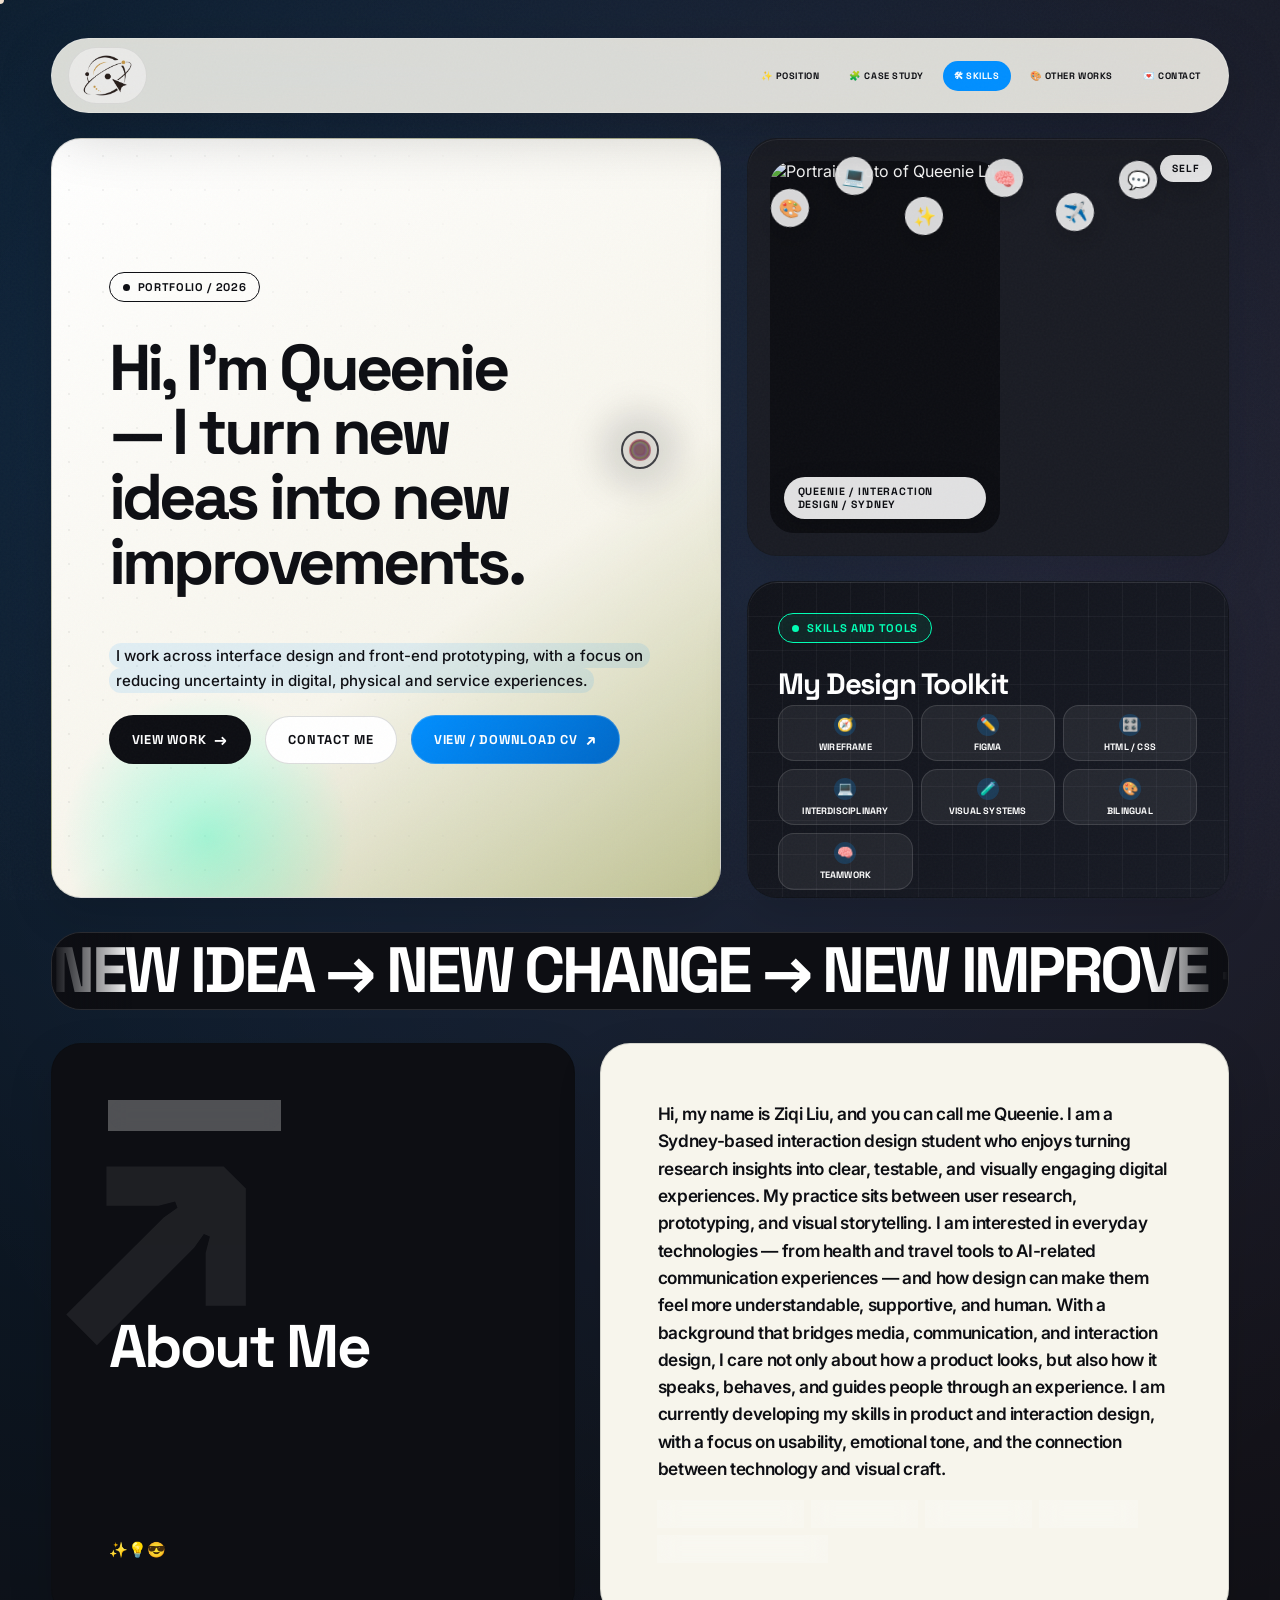
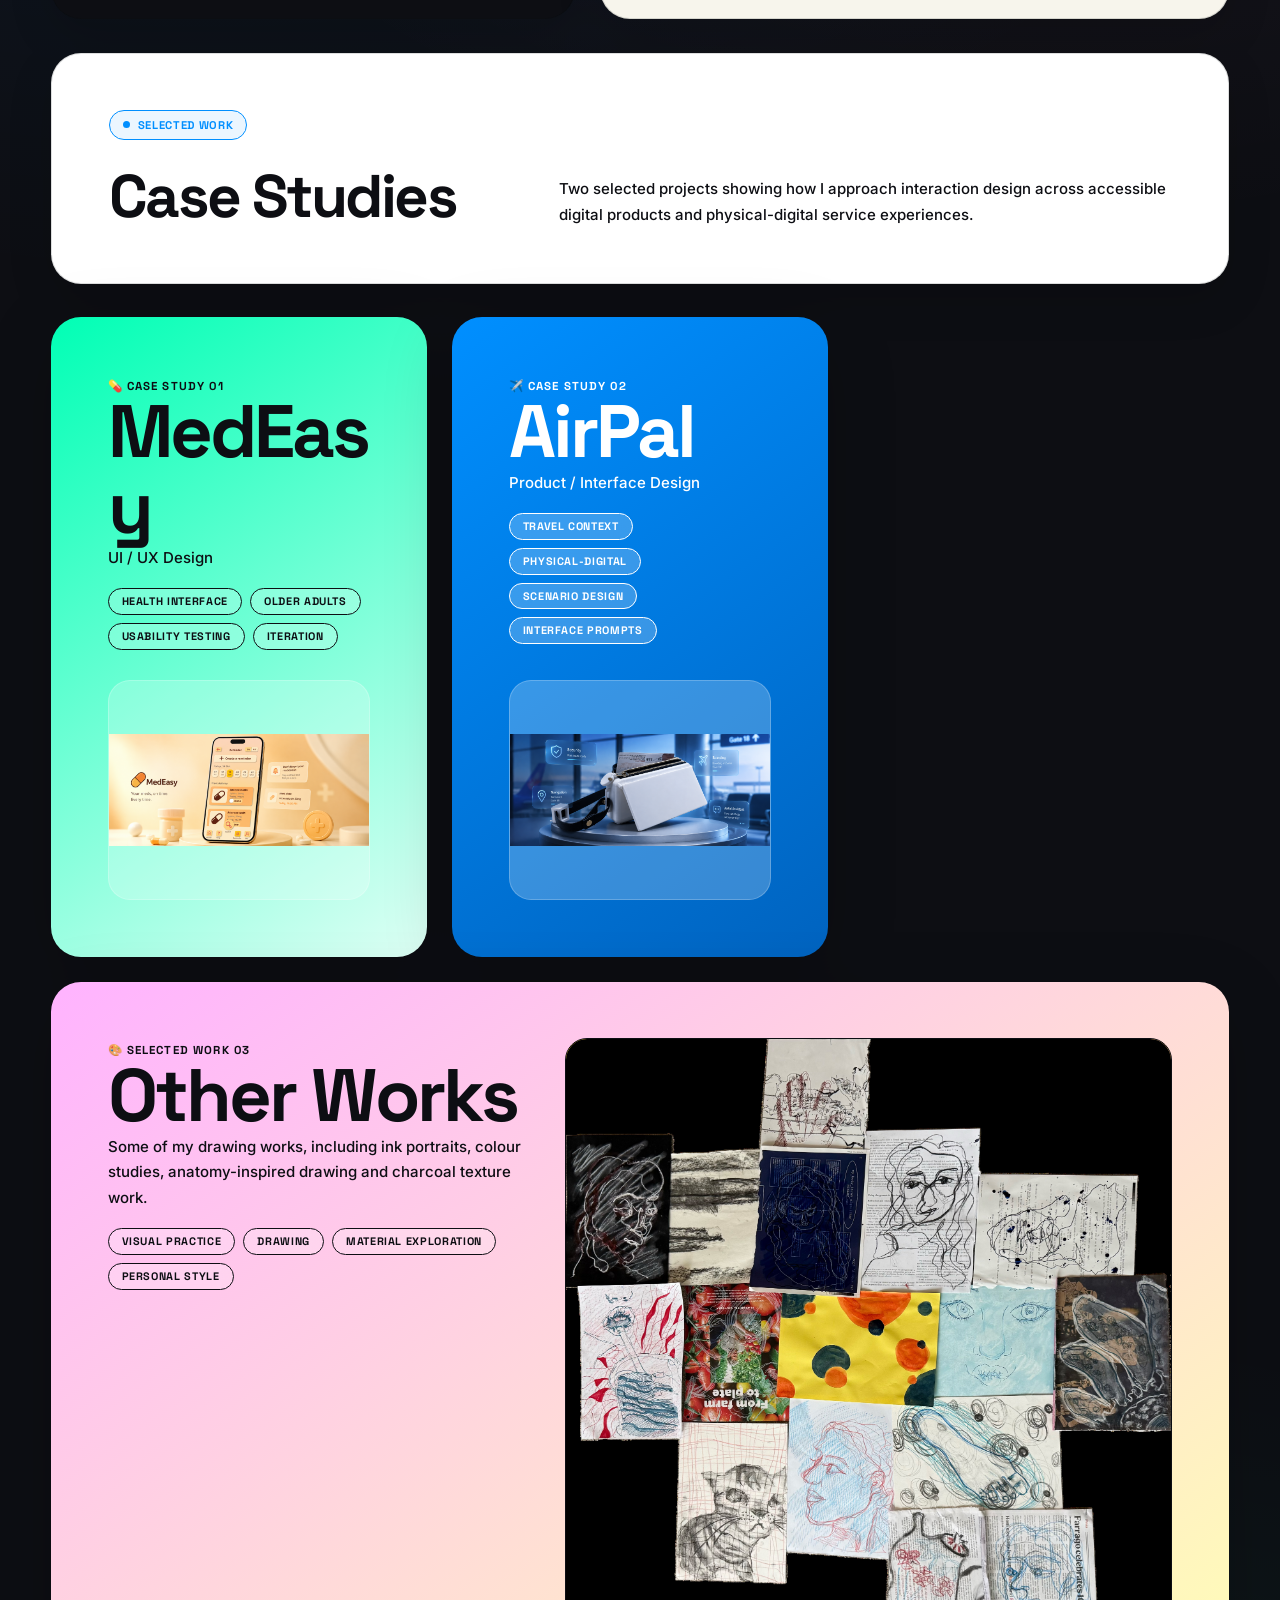
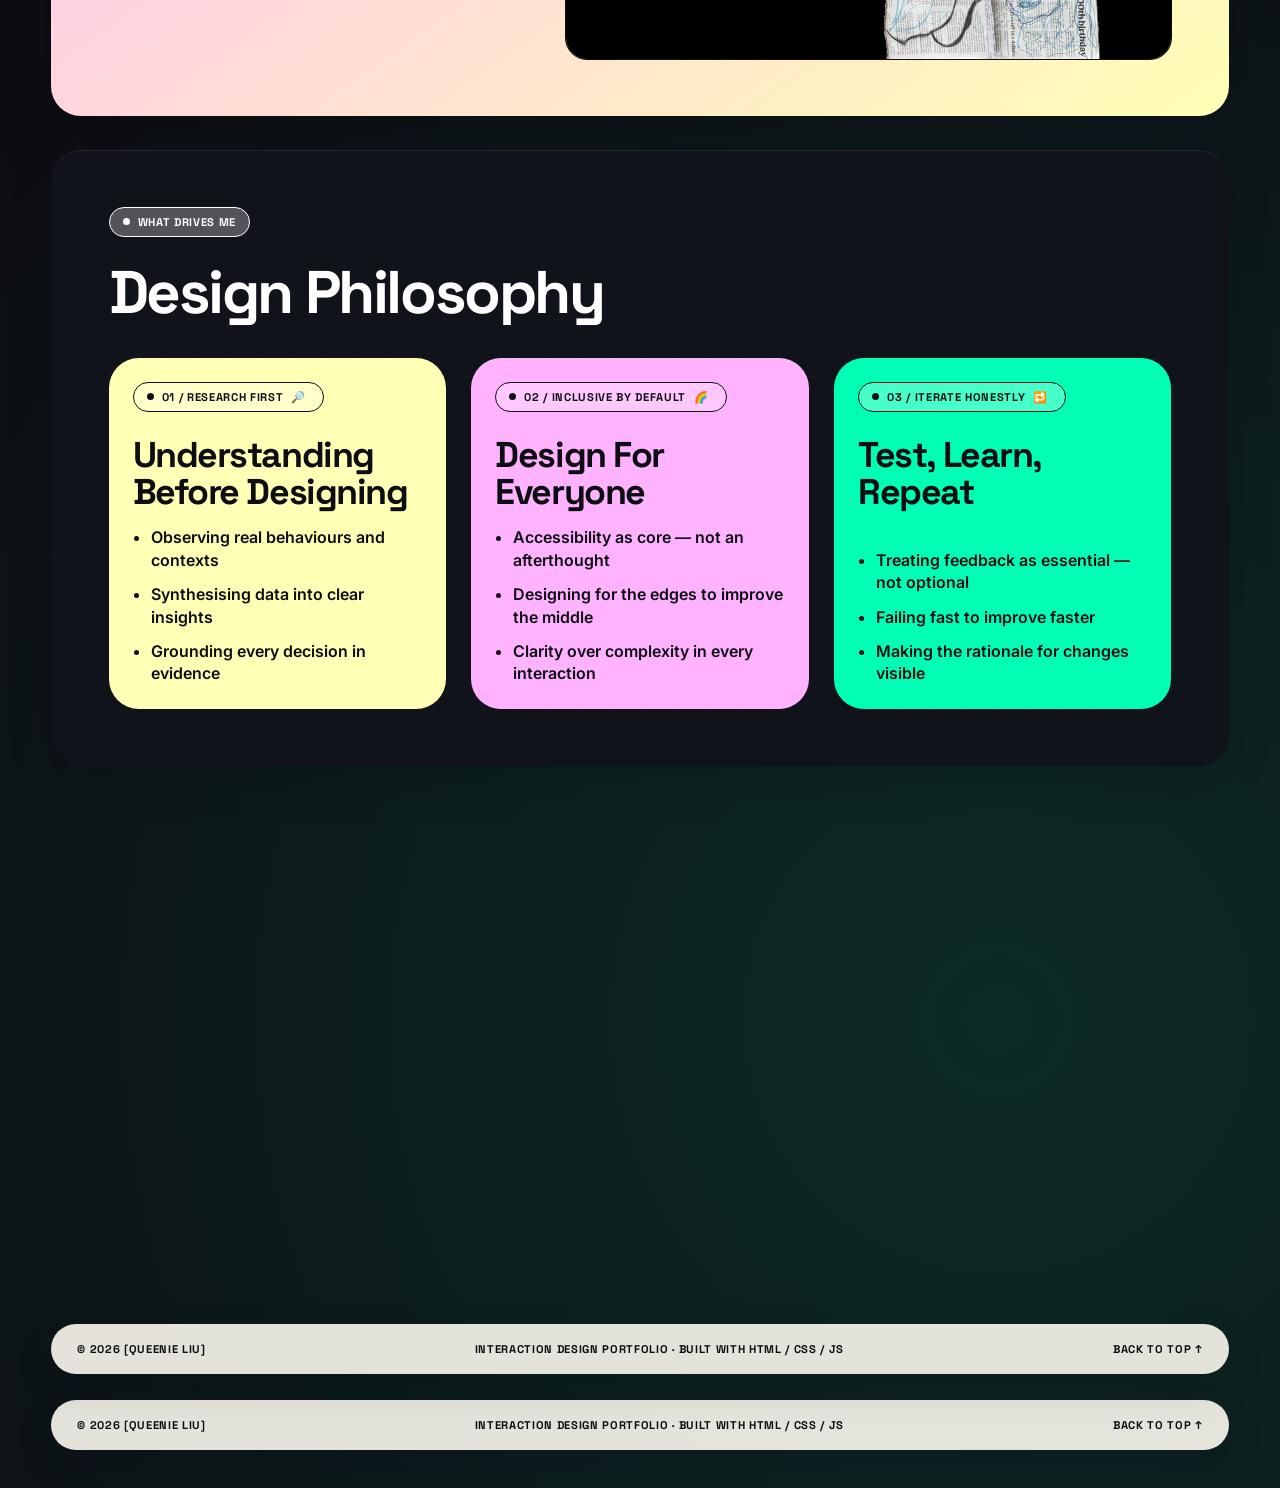
==== queenie-website/index.html @ cd8c69b6 "change" ====
<!DOCTYPE html>
<html lang="en">
<head>
  <meta charset="UTF-8" />
  <meta name="viewport" content="width=device-width, initial-scale=1.0" />
  <meta name="description" content="Welcome to Queenie's portfolio website!" />
  <title>[QUEENIE] — Interaction Design Portfolio</title>
  <link rel="preconnect" href="https://fonts.googleapis.com">
  <link rel="preconnect" href="https://fonts.gstatic.com" crossorigin>
  <link href="https://fonts.googleapis.com/css2?family=Space+Grotesk:wght@400;500;600;700&family=Inter:wght@400;500;600;700;800&display=swap" rel="stylesheet">
  <style>
    /* =====================
       DESIGN TOKENS
       ===================== */
    :root {
      --yellow: #ffd92e;
      --blue: #405de6;
      --pink: #f48b99;
      --hot-pink: #ff6be7;
      --red: #ef2b24;
      --green: #067d3b;
      --orange: #f47c50;
      --cream: #fff7e7;
      --black: #080808;
      --white: #ffffff;
      --sky: #9fe8ff;

      --yellow-soft: rgba(255,217,46,0.12);
      --blue-soft: rgba(64,93,230,0.12);
      --pink-soft: rgba(244,139,153,0.15);

      --radius-xl: 28px;
      --radius-lg: 20px;
      --radius-md: 14px;
      --gap: 16px;

      --font-display: 'Syne', sans-serif;
      --font-body: 'Manrope', sans-serif;

      --border: 2.5px solid var(--black);
      --shadow-hard: 8px 8px 0 var(--black);
      --shadow-hard-lg: 12px 12px 0 var(--black);
      --shadow-hard-xl: 16px 16px 0 var(--black);

      --ease-bounce: cubic-bezier(0.34, 1.56, 0.64, 1);
      --ease-smooth: cubic-bezier(0.4, 0, 0.2, 1);
    }

    *, *::before, *::after {
      box-sizing: border-box;
      margin: 0;
      padding: 0;
    }

    html {
      scroll-behavior: smooth;
      cursor: none;
      -webkit-font-smoothing: antialiased;
      -moz-osx-font-smoothing: grayscale;
    }

    body {
      min-height: 100vh;
      background: var(--black);
      background-image:
        radial-gradient(ellipse 70% 50% at 15% 10%, rgba(64,93,230,0.07) 0%, transparent 60%),
        radial-gradient(ellipse 50% 40% at 85% 85%, rgba(255,107,231,0.05) 0%, transparent 60%),
        radial-gradient(ellipse 40% 30% at 50% 50%, rgba(255,217,46,0.04) 0%, transparent 70%);
      color: var(--black);
      font-family: var(--font-body);
      overflow-x: hidden;
      text-rendering: optimizeLegibility;
    }

    a, button, .magnetic {
      cursor: none;
    }

    ::selection {
      background: var(--yellow);
      color: var(--red);
    }

    /* =====================
       SCROLL PROGRESS BAR
       ===================== */
    .scroll-progress {
      position: fixed;
      top: 0;
      left: 0;
      height: 3px;
      width: 0%;
      background: linear-gradient(90deg, var(--yellow) 0%, var(--hot-pink) 50%, var(--blue) 100%);
      z-index: 10000;
      transition: width 80ms linear;
    }

    /* =====================
       GRAIN OVERLAY
       ===================== */
    .grain-overlay {
      position: fixed;
      inset: 0;
      background-image: url("data:image/svg+xml,%3Csvg viewBox='0 0 512 512' xmlns='http://www.w3.org/2000/svg'%3E%3Cfilter id='n'%3E%3CfeTurbulence type='fractalNoise' baseFrequency='0.85' numOctaves='4' stitchTiles='stitch'/%3E%3C/filter%3E%3Crect width='100%25' height='100%25' filter='url(%23n)'/%3E%3C/svg%3E");
      opacity: 0.028;
      pointer-events: none;
      z-index: 9997;
    }

    /* =====================
       CUSTOM CURSOR
       ===================== */
    .cursor-dot,
    .cursor-ring,
    .cursor-glow,
    .cursor-trail {
      position: fixed;
      top: 0;
      left: 0;
      pointer-events: none;
      z-index: 9999;
      transform: translate(-50%, -50%);
      mix-blend-mode: difference;
    }

    .cursor-dot {
      width: 8px;
      height: 8px;
      border-radius: 50%;
      background: var(--white);
      transition: opacity 200ms ease;
    }

    .cursor-ring {
      width: 38px;
      height: 38px;
      border: 2px solid rgba(255,255,255,0.85);
      border-radius: 50%;
      transition: width 160ms var(--ease-bounce), height 160ms var(--ease-bounce), border-width 160ms ease;
    }

    .cursor-glow {
      width: 120px;
      height: 120px;
      border-radius: 45% 55% 60% 40%;
      background: radial-gradient(circle, rgba(255,255,255,0.28), rgba(255,255,255,0.04) 60%, transparent 70%);
      filter: blur(10px);
      opacity: 0.6;
      animation: blobRotate 5s linear infinite;
    }

    .cursor-trail {
      width: 18px;
      height: 18px;
      border-radius: 50%;
      opacity: 0.5;
      background: var(--yellow);
    }

    body.cursor-active .cursor-ring {
      width: 72px;
      height: 72px;
      border-width: 3px;
    }

    body.cursor-active .cursor-dot {
      opacity: 0;
    }

    @keyframes blobRotate {
      0%   { transform: translate(-50%, -50%) rotate(0deg)   scale(1); }
      50%  { transform: translate(-50%, -50%) rotate(180deg) scale(1.12); }
      100% { transform: translate(-50%, -50%) rotate(360deg) scale(1); }
    }

    /* =====================
       GENERAL LAYOUT
       ===================== */
    .site-frame {
      width: min(1520px, calc(100vw - 24px));
      margin: 12px auto;
      display: grid;
      gap: var(--gap);
    }

    .panel {
      border: var(--border);
      border-radius: var(--radius-xl);
      overflow: hidden;
      position: relative;
    }

    .panel::after {
      content: '';
      position: absolute;
      inset: 0;
      border-radius: inherit;
      pointer-events: none;
      box-shadow: inset 0 1px 0 rgba(255,255,255,0.06);
    }

    .grid {
      display: grid;
      gap: var(--gap);
    }

    .two-col   { grid-template-columns: 1.1fr 0.9fr; }
    .three-col { grid-template-columns: repeat(3, 1fr); }
    .four-col  { grid-template-columns: repeat(4, 1fr); }

    .section-pad {
      padding: clamp(26px, 4vw, 56px);
    }

    /* =====================
       TYPOGRAPHY BASE
       ===================== */
    h1, h2, h3 {
      font-family: var(--font-display);
      line-height: 0.92;
      letter-spacing: -0.06em;
      text-transform: uppercase;
      font-weight: 800;
      overflow-wrap: break-word;
      word-break: break-word;
    }

    h1 {
      font-size: clamp(2.8rem, 8vw, 8.5rem);
      max-width: 100%;
    }

    h2 {
      font-size: clamp(2.4rem, 6vw, 6.5rem);
      max-width: 100%;
    }

    h3 {
      font-size: clamp(1.8rem, 3vw, 3.4rem);
      font-family: var(--font-display);
    }

    h4 {
      font-family: var(--font-display);
      font-size: 0.9rem;
      font-weight: 700;
      text-transform: uppercase;
      letter-spacing: 0.02em;
    }

    p {
      font-size: clamp(0.96rem, 1.3vw, 1.18rem);
      line-height: 1.6;
      font-weight: 500;
    }

    .small {
      font-size: 0.9rem;
      line-height: 1.5;
      font-weight: 500;
    }

    .micro {
      font-size: 0.72rem;
      font-weight: 700;
      text-transform: uppercase;
      letter-spacing: 0.09em;
      font-family: var(--font-display);
    }

    /* =====================
       EYEBROW
       ===================== */
    .eyebrow {
      display: inline-flex;
      align-items: center;
      gap: 8px;
      width: fit-content;
      padding: 7px 14px;
      border: 2px solid currentColor;
      border-radius: 999px;
      font-size: 0.7rem;
      font-weight: 700;
      letter-spacing: 0.1em;
      text-transform: uppercase;
      margin-bottom: 20px;
      font-family: var(--font-display);
    }

    .eyebrow::before {
      content: "";
      width: 7px;
      height: 7px;
      border-radius: 50%;
      background: currentColor;
      flex-shrink: 0;
      animation: pulse 2.4s ease-in-out infinite;
    }

    @keyframes pulse {
      0%, 100% { opacity: 1; transform: scale(1); }
      50%       { opacity: 0.5; transform: scale(0.7); }
    }

    /* =====================
       PLACEHOLDER / TAG
       ===================== */
    .placeholder {
      /* 将 outline 替换为 border，避免撑破容器导致横向滚动 */
      border: 2px dashed currentColor;
      border-radius: 8px;
      padding: 4px 8px;
      display: inline;
    }

    .tag-row {
      display: flex;
      flex-wrap: wrap;
      gap: 8px;
      margin-top: 18px;
    }

    .tag {
      padding: 7px 13px;
      border: 2px solid currentColor;
      border-radius: 999px;
      font-size: 0.68rem;
      line-height: 1;
      font-weight: 700;
      text-transform: uppercase;
      letter-spacing: 0.06em;
      font-family: var(--font-display);
      transition: background 160ms ease, color 160ms ease;
    }

    .tag:hover {
      background: var(--black);
      color: var(--white) !important;
      border-color: var(--black);
    }

    /* =====================
       BUTTONS
       ===================== */
    .btn-row {
      display: flex;
      flex-wrap: wrap;
      gap: 12px;
      margin-top: 28px;
    }

    .btn {
      display: inline-flex;
      align-items: center;
      justify-content: center;
      gap: 8px;
      min-height: 52px;
      padding: 14px 26px;
      border: var(--border);
      border-radius: 999px;
      background: var(--white);
      color: var(--black);
      font-size: 0.8rem;
      font-weight: 700;
      text-transform: uppercase;
      letter-spacing: 0.06em;
      text-decoration: none;
      box-shadow: var(--shadow-hard);
      transform: translate(0, 0);
      transition: transform 180ms var(--ease-bounce), box-shadow 180ms ease, background 180ms ease, color 180ms ease;
      font-family: var(--font-display);
    }

    .btn::after {
      content: '→';
      font-size: 1rem;
      transition: transform 180ms var(--ease-bounce);
    }

    .btn:hover {
      transform: translate(5px, 5px);
      box-shadow: 2px 2px 0 var(--black);
      background: var(--black);
      color: var(--white);
    }

    .btn:hover::after {
      transform: translateX(4px);
    }

    .btn.dark {
      background: var(--black);
      color: var(--white);
      box-shadow: var(--shadow-hard);
    }

    .btn.dark:hover {
      background: var(--yellow);
      color: var(--black);
      box-shadow: 2px 2px 0 var(--black);
      transform: translate(5px, 5px);
    }

    .btn.no-arrow::after {
      display: none;
    }

    /* =====================
       MARQUEE
       ===================== */
    .marquee {
      width: 100%;
      overflow: hidden;
      white-space: nowrap;
      background: var(--hot-pink);
      color: var(--red);
      border: var(--border);
      border-radius: var(--radius-xl);
      min-height: 92px;
      display: flex;
      align-items: center;
      position: relative;
    }

    .marquee::before,
    .marquee::after {
      content: '';
      position: absolute;
      top: 0;
      bottom: 0;
      width: 80px;
      z-index: 2;
      pointer-events: none;
    }

    .marquee::before {
      left: 0;
      background: linear-gradient(90deg, var(--hot-pink), transparent);
    }

    .marquee::after {
      right: 0;
      background: linear-gradient(-90deg, var(--hot-pink), transparent);
    }

    .marquee-track {
      display: inline-flex;
      animation: marquee 20s linear infinite;
    }

    .marquee-track:hover {
      animation-play-state: paused;
    }

    .marquee span {
      font-size: clamp(2.8rem, 8vw, 8.5rem);
      line-height: 0.82;
      font-weight: 800;
      letter-spacing: -0.05em;
      text-transform: uppercase;
      padding-right: 28px;
      font-family: var(--font-display);
    }

    @keyframes marquee {
      from { transform: translateX(0); }
      to   { transform: translateX(-50%); }
    }

    /* =====================
       PAGE NAVIGATION SYSTEM
       ===================== */
    .page {
      display: none;
    }

    .page.active {
      display: grid;
      gap: var(--gap);
    }

    .page.page-enter {
      animation: pageEnter 0.5s var(--ease-smooth) forwards;
    }

    @keyframes pageEnter {
      from { opacity: 0; transform: translateY(16px); }
      to   { opacity: 1; transform: translateY(0); }
    }

    /* =====================
       NAV
       ===================== */
    .nav {
      position: sticky;
      top: 12px;
      z-index: 50;
      display: grid;
      grid-template-columns: auto 1fr;
      align-items: center;
      gap: 12px;
      padding: 10px 10px 10px 16px;
      border: var(--border);
      border-radius: 999px;
      background: rgba(255, 247, 231, 0.9);
      backdrop-filter: blur(20px) saturate(1.8);
      -webkit-backdrop-filter: blur(20px) saturate(1.8);
      box-shadow: 0 4px 32px rgba(0,0,0,0.18), var(--shadow-hard);
    }

    .nav-name {
      display: flex;
      align-items: center;
      gap: 10px;
      font-weight: 800;
      letter-spacing: -0.02em;
      text-transform: uppercase;
      font-family: var(--font-display);
      font-size: 0.9rem;
      white-space: nowrap;
    }

    .nav-mark {
      display: grid;
      place-items: center;
      width: 36px;
      height: 36px;
      border-radius: 50%;
      background: var(--blue);
      color: var(--yellow);
      border: 2px solid var(--black);
      font-size: 0.8rem;
      font-weight: 800;
      font-family: var(--font-display);
      flex-shrink: 0;
      transition: transform 200ms var(--ease-bounce), background 200ms ease;
    }

    .nav-mark:hover,
    .nav-name:hover .nav-mark {
      transform: rotate(20deg) scale(1.1);
      background: var(--yellow);
      color: var(--black);
    }

    .nav-links {
      display: flex;
      flex-wrap: wrap;
      justify-content: flex-end;
      gap: 4px;
    }

    .nav-links a {
      color: var(--black);
      text-decoration: none;
      font-size: 0.68rem;
      font-weight: 700;
      text-transform: uppercase;
      letter-spacing: 0.07em;
      padding: 10px 13px;
      border-radius: 999px;
      transition: background 160ms ease, color 160ms ease;
      font-family: var(--font-display);
      white-space: nowrap;
    }

    .nav-links a:hover,
    .nav-links a.active-link {
      background: var(--black);
      color: var(--white);
    }

    /* =====================
       HERO
       ===================== */
    .hero {
      min-height: 82vh;
      display: grid;
      grid-template-columns: 1.08fr 0.92fr;
      gap: var(--gap);
    }

    .hero-main {
      background: var(--yellow);
      display: flex;
      flex-direction: column;
      justify-content: space-between;
      min-height: 680px;
      overflow: hidden;
    }

    /* Animated dot-grid background on hero */
    .hero-main::before {
      content: '';
      position: absolute;
      inset: 0;
      background-image: radial-gradient(circle, rgba(0,0,0,0.09) 1.5px, transparent 1.5px);
      background-size: 24px 24px;
      pointer-events: none;
      z-index: 0;
    }

    /* Decorative floating orb */
    .hero-main::after {
      content: '';
      position: absolute;
      width: 360px;
      height: 360px;
      border-radius: 50%;
      background: radial-gradient(circle, rgba(255,107,231,0.22), transparent 65%);
      top: -80px;
      right: -80px;
      pointer-events: none;
      z-index: 0;
      animation: orbFloat 9s ease-in-out infinite;
    }

    @keyframes orbFloat {
      0%, 100% { transform: translate(0, 0) scale(1); }
      33%  { transform: translate(24px, -32px) scale(1.08); }
      66%  { transform: translate(-18px, 16px) scale(0.96); }
    }

    .hero-main > * {
      position: relative;
      z-index: 1;
    }

    .hero-main h1 {
      margin-top: 20px;
    }

    /* Staggered heading animation */
    .hero-main h1 .word {
      display: inline-block;
      animation: wordReveal 0.7s var(--ease-bounce) forwards;
      opacity: 0;
      transform: translateY(30px);
    }

    @keyframes wordReveal {
      to { opacity: 1; transform: translateY(0); }
    }

    .hero-side {
      display: grid;
      grid-template-rows: auto auto;
      gap: var(--gap);
    }

    /* =====================
       PORTRAIT CARD
       ===================== */
    .portrait-card {
      background: var(--cream);
      color: var(--black);
      min-height: 520px;
      padding: clamp(18px, 2.5vw, 30px);
      display: flex;
      flex-direction: column;
      justify-content: space-between;
      isolation: isolate;
    }

    .self-emoji-cloud {
      position: relative;
      min-height: 108px;
      margin-bottom: 18px;
    }

    .self-emoji-cloud span {
      position: absolute;
      width: clamp(44px, 4.2vw, 60px);
      height: clamp(44px, 4.2vw, 60px);
      display: grid;
      place-items: center;
      border: var(--border);
      border-radius: 999px;
      background: var(--yellow);
      box-shadow: 5px 5px 0 var(--black);
      font-size: clamp(1.3rem, 2vw, 1.9rem);
      transform: rotate(var(--r, 0deg));
      animation: emojiFloat 4.8s ease-in-out infinite;
      animation-delay: var(--d, 0s);
      transition: transform 200ms var(--ease-bounce);
    }

    .self-emoji-cloud span:hover {
      transform: rotate(calc(var(--r, 0deg) * -1)) scale(1.15) !important;
    }

    .self-emoji-cloud span:nth-child(1) { left: 2%;  top: 34px; --r: -12deg; --d: 0s;    background: var(--yellow); }
    .self-emoji-cloud span:nth-child(2) { left: 18%; top: 2px;  --r: 8deg;  --d: -0.4s; background: var(--pink); }
    .self-emoji-cloud span:nth-child(3) { left: 36%; top: 42px; --r: -6deg; --d: -0.8s; background: var(--sky); }
    .self-emoji-cloud span:nth-child(4) { right: 34%; top: 4px;  --r: 10deg; --d: -1.2s; background: var(--orange); }
    .self-emoji-cloud span:nth-child(5) { right: 16%; top: 38px; --r: -9deg; --d: -1.6s; background: var(--green);  color: var(--white); }
    .self-emoji-cloud span:nth-child(6) { right: 0;   top: 6px;  --r: 7deg;  --d: -2s;   background: var(--blue);   color: var(--white); }

    @keyframes emojiFloat {
      0%, 100% { transform: translateY(0)    rotate(var(--r, 0deg)); }
      50%       { transform: translateY(-8px) rotate(calc(var(--r, 0deg) * -1)); }
    }

    .self-photo-frame {
      position: relative;
      flex: 1;
      min-height: 380px;
      border: var(--border);
      border-radius: 24px;
      overflow: hidden;
      background: var(--black);
      box-shadow: 8px 8px 0 var(--black);
    }

    .self-photo-frame img {
      width: 100%;
      height: 100%;
      display: block;
      object-fit: cover;
      object-position: 50% 40%;
      filter: contrast(1.04) saturate(0.94);
      transition: transform 600ms var(--ease-smooth), filter 600ms ease;
    }

    .self-photo-frame:hover img {
      transform: scale(1.04);
      filter: contrast(1.06) saturate(1.05);
    }

    .self-photo-caption {
      position: absolute;
      left: 14px;
      bottom: 14px;
      max-width: calc(100% - 28px);
      padding: 8px 14px;
      border: 2px solid var(--black);
      border-radius: 999px;
      background: rgba(255, 247, 231, 0.93);
      backdrop-filter: blur(8px);
      color: var(--black);
      font-size: 0.66rem;
      font-weight: 700;
      text-transform: uppercase;
      letter-spacing: 0.08em;
      font-family: var(--font-display);
    }

    /* =====================
       SKILLS CARD (HERO)
       ===================== */
    .hero-skills-card {
      background: var(--orange);
      color: var(--black);
      min-height: 280px;
      padding: clamp(20px, 2.8vw, 32px);
      overflow: hidden;
    }

    .hero-skills-card::before {
      content: '';
      position: absolute;
      inset: 0;
      background-image: linear-gradient(
        rgba(0,0,0,0.06) 1px,
        transparent 1px
      ),
      linear-gradient(90deg,
        rgba(0,0,0,0.06) 1px,
        transparent 1px
      );
      background-size: 32px 32px;
      pointer-events: none;
    }

    .hero-skills-card > * {
      position: relative;
      z-index: 1;
    }

    .hero-skills-card h3 {
      font-size: clamp(1.8rem, 3.4vw, 4.2rem);
      max-width: 10ch;
    }

    .hero-skills-card .skill-wall {
      grid-template-columns: repeat(3, 1fr);
      gap: 8px;
      margin-top: 20px;
    }

    .hero-skills-card .skill-item {
      min-height: 72px;
      padding: 10px;
      font-size: 0.68rem;
      line-height: 1.1;
      letter-spacing: 0.02em;
    }

    /* =====================
       CORNER LABEL
       ===================== */
    .corner-label {
      position: absolute;
      top: 16px;
      right: 16px;
      z-index: 3;
      padding: 7px 12px;
      border: 2px solid var(--black);
      border-radius: 999px;
      background: rgba(255, 247, 231, 0.92);
      backdrop-filter: blur(6px);
      color: var(--black);
      font-size: 0.65rem;
      font-weight: 700;
      text-transform: uppercase;
      letter-spacing: 0.08em;
      font-family: var(--font-display);
    }

    /* =====================
       ABOUT
       ===================== */
    .about-grid { grid-template-columns: 1fr 1.2fr; }

    .about-title {
      background: var(--red);
      color: var(--white);
      min-height: 460px;
      display: flex;
      flex-direction: column;
      justify-content: space-between;
      overflow: hidden;
    }

    /* Large decorative letter */
    .about-title::after {
      content: '↗';
      position: absolute;
      bottom: -30px;
      right: -20px;
      font-size: 22rem;
      line-height: 1;
      font-weight: 800;
      font-family: var(--font-display);
      opacity: 0.07;
      pointer-events: none;
      color: var(--white);
    }

    .about-title > * {
      position: relative;
      z-index: 1;
    }

    .statement {
      background: var(--cream);
      min-height: 460px;
    }

    .statement p {
      font-size: clamp(1.1rem, 1.7vw, 1.6rem);
      line-height: 1.45;
      font-weight: 600;
      letter-spacing: -0.02em;
    }

    /* =====================
       WORK HEADER
       ===================== */
    .work-header {
      background: var(--blue);
      color: var(--white);
      display: grid;
      grid-template-columns: 0.9fr 1.1fr;
      gap: var(--gap);
      align-items: end;
      overflow: hidden;
    }

    .work-header::before {
      content: '';
      position: absolute;
      inset: 0;
      background-image: radial-gradient(circle, rgba(255,255,255,0.06) 1.5px, transparent 1.5px);
      background-size: 28px 28px;
      pointer-events: none;
    }

    .work-header > * { position: relative; z-index: 1; }

    /* =====================
       WORK CARDS
       ===================== */
    .work-cards {
      display: grid;
      grid-template-columns: repeat(2, 1fr);
      gap: var(--gap);
    }

    .work-card {
      min-height: 560px;
      padding: clamp(24px, 4vw, 52px);
      display: flex;
      flex-direction: column;
      justify-content: space-between;
      text-decoration: none;
      color: inherit;
      border: var(--border);
      border-radius: var(--radius-xl);
      overflow: hidden;
      position: relative;
      transition: transform 240ms var(--ease-bounce), box-shadow 240ms ease;
    }

    .work-card::before {
      content: '';
      position: absolute;
      inset: 0;
      background: var(--black);
      opacity: 0;
      transition: opacity 300ms ease;
      pointer-events: none;
      z-index: 1;
    }

    .work-card > * { position: relative; z-index: 2; }

    .work-card:hover {
      transform: translateY(-10px);
      box-shadow: var(--shadow-hard-xl);
    }

    .work-card:hover::before {
      opacity: 0.03;
    }

    .work-card.medeasy { background: var(--yellow); }
    .work-card.airpal  { background: var(--blue); color: var(--white); }

    .work-card-number {
      font-size: 0.72rem;
      font-weight: 700;
      text-transform: uppercase;
      letter-spacing: 0.1em;
      font-family: var(--font-display);
    }

    .work-card h3 {
      font-size: clamp(3rem, 6.5vw, 7rem);
      max-width: 9ch;
    }

    .work-card p {
      max-width: 540px;
    }

    .work-card-visual {
      margin-top: 30px;
      min-height: 220px;
      border: var(--border);
      border-radius: 22px;
      display: grid;
      place-items: center;
      font-size: clamp(1.8rem, 4.5vw, 4.8rem);
      font-weight: 800;
      letter-spacing: -0.08em;
      text-transform: uppercase;
      overflow: hidden;
      font-family: var(--font-display);
      transition: transform 300ms var(--ease-bounce);
    }

    .work-card:hover .work-card-visual {
      transform: scale(1.03);
    }

    /* =====================
       OTHER WORKS CARD
       ===================== */
    .work-card.otherworks {
      grid-column: 1 / -1;
      min-height: 420px;
      background: var(--cream);
      color: var(--black);
      display: grid;
      grid-template-columns: 0.85fr 1.15fr;
      align-items: stretch;
      gap: clamp(18px, 3vw, 36px);
    }

    .work-card.otherworks .work-card-visual {
      min-height: 280px;
      margin-top: 0;
      border-color: var(--black);
      background: linear-gradient(135deg, rgba(255,217,46,0.9) 0%, rgba(244,139,153,0.75) 100%);
    }

    /* =====================
       CASE HERO
       ===================== */
    .case-hero {
      min-height: 78vh;
      display: grid;
      grid-template-columns: 1fr 0.9fr;
      gap: var(--gap);
    }

    .case-hero-title {
      padding: clamp(28px, 5vw, 64px);
      display: flex;
      flex-direction: column;
      justify-content: space-between;
    }

    .case-hero-title h1 {
      font-size: clamp(2.8rem, 8vw, 8.5rem);
    }

    .case-hero-side {
      padding: clamp(24px, 4vw, 48px);
      display: flex;
      flex-direction: column;
      justify-content: space-between;
    }

    .case-info-grid {
      display: grid;
      grid-template-columns: repeat(4, 1fr);
      gap: var(--gap);
    }

    .case-info-box {
      height: 100%;
      padding: 18px;
      border: var(--border);
      border-radius: var(--radius-lg);
      background: var(--white);
      transition: transform 200ms var(--ease-bounce);
      display: flex;
      flex-direction: column;
    }

    .case-info-box:hover {
      transform: translateY(-4px);
    }

    .case-info-box strong {
      display: block;
      font-size: 0.68rem;
      text-transform: uppercase;
      letter-spacing: 0.1em;
      margin-bottom: 10px;
      font-family: var(--font-display);
      font-weight: 700;
    }

    .case-info-box span {
      font-size: 0.95rem;
      line-height: 1.3;
      font-weight: 700;
    }

    /* =====================
       NEXT CASE CTA
       ===================== */
    .next-case {
      min-height: 480px;
      display: grid;
      place-items: center;
      text-align: center;
      text-decoration: none;
      color: inherit;
      border: var(--border);
      border-radius: var(--radius-xl);
      padding: clamp(28px, 5vw, 64px);
      transition: transform 240ms var(--ease-bounce), box-shadow 240ms ease;
      overflow: hidden;
    }

    .next-case::before {
      content: 'NEXT →';
      position: absolute;
      font-size: clamp(6rem, 20vw, 22rem);
      font-weight: 800;
      font-family: var(--font-display);
      opacity: 0.05;
      letter-spacing: -0.05em;
      pointer-events: none;
      z-index: 0;
    }

    .next-case > * { position: relative; z-index: 1; }

    .next-case:hover {
      transform: translateY(-8px);
      box-shadow: var(--shadow-hard-xl);
    }

    .next-case span {
      display: block;
      font-size: 0.78rem;
      font-weight: 700;
      text-transform: uppercase;
      letter-spacing: 0.1em;
      margin-bottom: 18px;
      font-family: var(--font-display);
    }

    .next-case h2 {
      margin: 0 auto;
    }

    .next-case p {
      margin-top: 14px;
      font-weight: 600;
    }

    /* =====================
       BACK LINK
       ===================== */
    .back-link {
      display: inline-flex;
      align-items: center;
      gap: 6px;
      width: fit-content;
      margin-bottom: 18px;
      color: inherit;
      font-size: 0.75rem;
      font-weight: 700;
      text-transform: uppercase;
      letter-spacing: 0.07em;
      text-decoration: none;
      border: 2px solid currentColor;
      border-radius: 999px;
      padding: 9px 14px;
      transition: background 160ms ease, color 160ms ease, transform 160ms var(--ease-bounce);
      font-family: var(--font-display);
    }

    .back-link:hover {
      background: var(--black);
      color: var(--white);
      transform: translateX(-4px);
    }

    /* =====================
       CASE SECTIONS
       ===================== */
    .case-section {
      display: grid;
      grid-template-columns: 0.75fr 1.25fr;
      gap: var(--gap);
      min-height: 400px;
    }

    .case-label {
      padding: clamp(24px, 3vw, 44px);
      display: flex;
      flex-direction: column;
      justify-content: space-between;
    }

    .case-body {
      padding: clamp(24px, 3vw, 44px);
      background: var(--cream);
    }

    .case-body ul,
    .case-body ol {
      display: grid;
      gap: 14px;
      margin-top: 22px;
      padding-left: 22px;
      font-size: clamp(0.96rem, 1.25vw, 1.15rem);
      line-height: 1.5;
      font-weight: 500;
    }

    .case-body li::marker {
      font-weight: 800;
      color: var(--blue);
    }

    .process-grid {
      display: grid;
      grid-template-columns: repeat(3, 1fr);
      gap: 10px;
      margin-top: 26px;
    }

    .process-card {
      border: var(--border);
      border-radius: var(--radius-lg);
      padding: 18px;
      min-height: 180px;
      background: var(--white);
      transform: translateY(0);
      transition: transform 200ms var(--ease-bounce), box-shadow 200ms ease;
    }

    .process-card:hover {
      transform: translateY(-4px);
      box-shadow: var(--shadow-hard);
    }

    .process-card:nth-child(1) { background: var(--yellow); }
    .process-card:nth-child(2) { background: var(--pink); }
    .process-card:nth-child(3) { background: var(--sky); }

    .process-card h4 {
      margin-bottom: 10px;
    }

    /* Before / After */
    .before-after {
      display: grid;
      grid-template-columns: 1fr 1fr;
      gap: 14px;
      margin-top: 26px;
    }

    .ba-card {
      border: var(--border);
      border-radius: 22px;
      overflow: hidden;
      background: var(--white);
    }

    .ba-card .ba-top {
      padding: 11px 16px;
      border-bottom: var(--border);
      font-weight: 700;
      text-transform: uppercase;
      letter-spacing: 0.08em;
      font-size: 0.72rem;
      font-family: var(--font-display);
    }

    .ba-card .ba-screen {
      min-height: 260px;
      padding: 22px;
      display: grid;
      gap: 14px;
      align-content: center;
    }

    .fake-line {
      height: 16px;
      border-radius: 999px;
      background: var(--black);
      opacity: 0.85;
    }

    .fake-line.short { width: 58%; }
    .fake-line.med   { width: 78%; }
    .fake-line.light { opacity: 0.2; }

    .fake-button {
      height: 54px;
      border: var(--border);
      border-radius: 999px;
      display: grid;
      place-items: center;
      font-weight: 800;
      text-transform: uppercase;
      background: var(--yellow);
      font-family: var(--font-display);
    }

    /* =====================
       SKILLS
       ===================== */
    .skills { background: var(--orange); overflow: hidden; }

    .skills::before {
      content: '';
      position: absolute;
      inset: 0;
      background-image:
        linear-gradient(rgba(0,0,0,0.07) 1px, transparent 1px),
        linear-gradient(90deg, rgba(0,0,0,0.07) 1px, transparent 1px);
      background-size: 40px 40px;
      pointer-events: none;
    }

    .skills > * { position: relative; z-index: 1; }

    .skill-wall {
      display: grid;
      grid-template-columns: repeat(6, 1fr);
      gap: 10px;
      margin-top: 32px;
    }

    .skill-item {
      min-height: 110px;
      border: var(--border);
      border-radius: var(--radius-lg);
      display: grid;
      place-items: center;
      text-align: center;
      padding: 12px;
      font-weight: 700;
      text-transform: uppercase;
      letter-spacing: -0.03em;
      background: var(--cream);
      transition: transform 200ms var(--ease-bounce), background 200ms ease, box-shadow 200ms ease;
      font-family: var(--font-display);
      font-size: 0.72rem;
    }

    .skill-item:nth-child(2n) { background: var(--blue);  color: var(--white); }
    .skill-item:nth-child(3n) { background: var(--yellow); color: var(--black); }
    .skill-item:nth-child(4n) { background: var(--green);  color: var(--white); }

    .skill-item:hover {
      transform: scale(1.06) translateY(-4px);
      box-shadow: var(--shadow-hard);
      z-index: 2;
    }

    /* =====================
       STRATEGY (HORIZON)
       ===================== */
    .strategy {
      background: var(--black);
      color: var(--white);
      overflow: hidden;
    }

    .strategy::before {
      content: '';
      position: absolute;
      inset: 0;
      background-image: radial-gradient(circle, rgba(255,255,255,0.04) 1.5px, transparent 1.5px);
      background-size: 32px 32px;
      pointer-events: none;
    }

    .strategy > * { position: relative; z-index: 1; }

    .horizon-grid {
      display: grid;
      grid-template-columns: repeat(3, 1fr);
      gap: var(--gap);
      margin-top: 34px;
      align-items: stretch;
    }

    .horizon-card {
      height: auto;
      padding: 24px;
      border: 2.5px solid rgba(255,255,255,0.15);
      border-radius: var(--radius-xl);
      display: flex;
      flex-direction: column;
      justify-content: space-between;
      color: var(--black);
      transition: transform 220ms var(--ease-bounce), box-shadow 220ms ease;
    }

    .horizon-card:hover {
      transform: translateY(-6px);
      box-shadow: var(--shadow-hard-lg);
    }

    .horizon-card:nth-child(1) { background: var(--yellow); }
    .horizon-card:nth-child(2) { background: var(--pink); }
    .horizon-card:nth-child(3) { background: var(--sky); }

    .horizon-card ul {
      display: grid;
      gap: 12px;
      padding-left: 18px;
      font-weight: 600;
      line-height: 1.4;
      margin-top: 16px;
    }

    /* =====================
       CONTACT
       ===================== */
    .contact {
      background: var(--yellow);
      display: grid;
      grid-template-columns: 1.1fr 0.9fr;
      gap: var(--gap);
      min-height: 500px;
      overflow: hidden;
    }

    .contact::after {
      content: '✉';
      position: absolute;
      bottom: -40px;
      left: -20px;
      font-size: 28rem;
      opacity: 0.04;
      pointer-events: none;
      line-height: 1;
    }

    .contact > * { position: relative; z-index: 1; }

    .contact-card {
      background: var(--pink);
      border: var(--border);
      border-radius: var(--radius-xl);
      padding: 26px;
      display: flex;
      flex-direction: column;
      justify-content: space-between;
    }

    .contact-card a {
      color: var(--black);
      font-size: clamp(1.3rem, 2.8vw, 3.2rem);
      font-weight: 800;
      line-height: 0.98;
      letter-spacing: -0.05em;
      text-transform: uppercase;
      text-decoration: none;
      font-family: var(--font-display);
      word-break: break-word;
      display: inline-block;
      position: relative;
    }

    .contact-card a::after {
      content: '';
      position: absolute;
      bottom: -3px;
      left: 0;
      width: 0;
      height: 3px;
      background: var(--black);
      transition: width 280ms var(--ease-smooth);
    }

    .contact-card a:hover::after {
      width: 100%;
    }

    /* =====================
       FOOTER
       ===================== */
    .footer {
      background: var(--cream);
      padding: 18px 26px;
      border: var(--border);
      border-radius: var(--radius-xl);
      display: flex;
      justify-content: space-between;
      gap: 18px;
      flex-wrap: wrap;
      font-weight: 700;
      text-transform: uppercase;
      letter-spacing: 0.06em;
      font-size: 0.7rem;
      align-items: center;
      font-family: var(--font-display);
    }

    .footer a {
      color: var(--black);
      text-decoration: none;
      display: inline-flex;
      align-items: center;
      gap: 6px;
      transition: transform 180ms var(--ease-bounce);
    }

    .footer a:hover {
      transform: translateY(-3px);
    }

    /* =====================
       OTHER WORKS
       ===================== */
    .other-hero {
      min-height: 78vh;
      display: grid;
      grid-template-columns: 0.8fr 1.2fr;
      gap: var(--gap);
    }

    .other-hero-copy {
      background: var(--cream);
      padding: clamp(28px, 5vw, 64px);
      display: flex;
      flex-direction: column;
      justify-content: space-between;
    }

    .other-hero-copy h1 {
      font-size: clamp(2.6rem, 7vw, 7.5rem);
    }

    .other-mosaic {
      background: var(--black);
      padding: clamp(16px, 2.5vw, 32px);
      display: grid;
      grid-template-columns: repeat(6, 1fr);
      grid-auto-rows: minmax(110px, 1fr);
      gap: 10px;
      min-height: 600px;
    }

    .mosaic-item,
    .other-piece-image {
      border: var(--border);
      border-radius: 22px;
      overflow: hidden;
      background: var(--white);
      display: flex; 
    }

    .mosaic-item { border-color: rgba(255,255,255,0.12); }

    .mosaic-item img,
    .other-piece-image img {
      width: 100%;
      height: 100%;
      display: block;
      object-fit: cover;
      transition: transform 540ms var(--ease-smooth), filter 540ms ease;
    }

    .mosaic-item:hover img,
    .other-piece:hover .other-piece-image img {
      transform: scale(1.06);
      filter: contrast(1.07) saturate(1.08);
    }

    .mosaic-item:nth-child(1) { grid-column: span 3; grid-row: span 2; }
    .mosaic-item:nth-child(2) { grid-column: span 3; grid-row: span 2; }
    .mosaic-item:nth-child(3) { grid-column: span 4; grid-row: span 2; }
    .mosaic-item:nth-child(4) { grid-column: span 2; grid-row: span 2; }

    .other-intro-strip {
      background: var(--hot-pink);
      color: var(--black);
      display: grid;
      grid-template-columns: 0.8fr 1.2fr;
      gap: var(--gap);
      align-items: end;
    }

    .other-gallery {
      display: grid;
      grid-template-columns: repeat(2, 1fr);
      gap: var(--gap);
    }

    .other-piece {
      background: var(--cream);
      min-height: 600px;
      display: grid;
      grid-template-rows: minmax(300px, 1fr) auto;
      color: var(--black);
      border: var(--border);
      border-radius: var(--radius-xl);
      overflow: hidden;
      transition: transform 240ms var(--ease-bounce), box-shadow 240ms ease;
    }

    .other-piece:hover {
      transform: translateY(-8px);
      box-shadow: var(--shadow-hard-xl);
    }

    .other-piece:nth-child(2n) { background: var(--yellow); }
    .other-piece:nth-child(3n) { background: var(--sky); }

    .other-piece-content {
      padding: clamp(20px, 3vw, 34px);
      border-top: var(--border);
      display: grid;
      gap: 14px;
    }

    .other-piece-content h3 {
      font-size: clamp(2rem, 3.8vw, 4.6rem);
      max-width: 100%;
    }

    .other-piece-meta {
      display: flex;
      flex-wrap: wrap;
      gap: 7px;
    }

    .other-piece-meta span {
      border: 2px solid currentColor;
      border-radius: 999px;
      padding: 6px 10px;
      font-size: 0.65rem;
      font-weight: 700;
      text-transform: uppercase;
      letter-spacing: 0.07em;
      font-family: var(--font-display);
    }

    .other-reflection {
      background: var(--black);
      color: var(--white);
      display: grid;
      grid-template-columns: 0.9fr 1.1fr;
      gap: var(--gap);
    }

    .other-reflection .process-card {
      color: var(--black);
    }

    /* =====================
       REVEAL ANIMATION
       ===================== */
    .reveal {
      opacity: 0;
      transform: translateY(28px);
      transition: opacity 680ms var(--ease-smooth), transform 680ms var(--ease-smooth);
    }

    .reveal.visible {
      opacity: 1;
      transform: translateY(0);
    }

    .reveal:nth-child(2) { transition-delay: 0.1s; }
    .reveal:nth-child(3) { transition-delay: 0.2s; }
    .reveal:nth-child(4) { transition-delay: 0.3s; }


    /* =====================
       QUEENIE MERGE OVERRIDES
       ===================== */
    .hero {
      min-height: 64vh;
      grid-template-columns: minmax(0, 1.02fr) minmax(320px, 0.74fr);
      align-items: stretch;
    }

    .hero-main {
      min-height: 500px;
      padding-top: clamp(24px, 3vw, 44px);
      padding-bottom: clamp(24px, 3vw, 44px);
    }

    .hero-main h1 {
      font-size: clamp(2.4rem, 5.5vw, 6.5rem);
      line-height: 1;
      max-width: 100%;
      letter-spacing: -0.04em;
    }

    .hero-main p {
      max-width: 54ch;
    }

    .portrait-card {
      min-height: 390px;
      padding: clamp(16px, 2vw, 24px);
    }

    .self-emoji-cloud {
      min-height: 80px;
      margin-bottom: 12px;
    }

    .self-emoji-cloud span {
      width: clamp(38px, 3.6vw, 54px);
      height: clamp(38px, 3.6vw, 54px);
      font-size: clamp(1.1rem, 1.7vw, 1.65rem);
    }

    .self-photo-frame {
      min-height: 285px;
    }

    .hero-skills-card {
      min-height: 220px;
      padding: clamp(18px, 2.3vw, 26px);
    }

    .hero-skills-card h3 {
      font-size: clamp(1.65rem, 2.7vw, 3.2rem);
      max-width: 100%;
    }

    .hero-skills-card .skill-wall {
      grid-template-columns: repeat(3, minmax(0, 1fr));
      gap: 7px;
      margin-top: 16px;
    }

    .hero-skills-card .skill-item {
      min-height: 58px;
      font-size: 0.62rem;
      border-radius: 16px;
      padding: 6px;
    }

    .emoji-visual {
      position: relative;
      align-content: center;
      justify-items: center;
      gap: 8px;
      text-align: center;
    }

    .visual-emoji {
      display: grid;
      place-items: center;
      width: clamp(58px, 8vw, 92px);
      height: clamp(58px, 8vw, 92px);
      border: var(--border);
      border-radius: 999px;
      background: rgba(255,255,255,0.72);
      box-shadow: 6px 6px 0 var(--black);
      font-size: clamp(2rem, 4vw, 4rem);
      letter-spacing: 0;
      margin-bottom: 6px;
      animation: emojiFloat 4.5s ease-in-out infinite;
    }

    .work-card.airpal .visual-emoji {
      background: var(--yellow);
      color: var(--black);
    }

    .work-card.otherworks .visual-emoji {
      background: var(--pink);
    }

    .work-card-number::before,
    .case-info-box strong::before,
    .horizon-card .eyebrow::after,
    .other-piece-meta span::before {
      display: inline-block;
      margin-right: 0.35em;
    }

    .work-card.medeasy .work-card-number::before { content: '💊'; }
    .work-card.airpal .work-card-number::before { content: '✈️'; }
    .work-card.otherworks .work-card-number::before { content: '🎨'; }
    .case-info-box:nth-child(1) strong::before { content: '📌'; }
    .case-info-box:nth-child(2) strong::before { content: '🙋🏻‍♀️'; }
    .case-info-box:nth-child(3) strong::before { content: '⏳'; }
    .case-info-box:nth-child(4) strong::before { content: '🧰'; }
    .horizon-card:nth-child(1) .eyebrow::after { content: ' 🔎'; }
    .horizon-card:nth-child(2) .eyebrow::after { content: ' 🌈'; }
    .horizon-card:nth-child(3) .eyebrow::after { content: ' 🔁'; }
    .other-piece-meta span::before { content: '✦'; }

    .skill-item {
      display: grid;
      gap: 6px;
      place-items: center;
    }

    .skill-item::before {
      content: '✦';
      display: grid;
      place-items: center;
      width: 28px;
      height: 28px;
      border: 2px solid currentColor;
      border-radius: 50%;
      font-size: 0.95rem;
      background: rgba(255,255,255,0.32);
    }

    .hero-skills-card .skill-wall .skill-item:nth-child(1)::before { content: '🧭'; }
    .hero-skills-card .skill-wall .skill-item:nth-child(2)::before { content: '✏️'; }
    .hero-skills-card .skill-wall .skill-item:nth-child(3)::before { content: '🎛️'; }
    .hero-skills-card .skill-wall .skill-item:nth-child(4)::before { content: '💻'; }
    .hero-skills-card .skill-wall .skill-item:nth-child(5)::before { content: '🧪'; }
    .hero-skills-card .skill-wall .skill-item:nth-child(6)::before { content: '🎨'; }
    .hero-skills-card .skill-wall .skill-item:nth-child(7)::before { content: '🧠'; }
    .hero-skills-card .skill-wall .skill-item:nth-child(8)::before { content: '♿'; }
    .hero-skills-card .skill-wall .skill-item:nth-child(9)::before { content: '🤖'; }

    .case-label::before {
      content: attr(data-icon);
      position: absolute;
      top: 18px;
      right: 18px;
      font-size: clamp(2rem, 4vw, 4.6rem);
      opacity: 0.18;
      filter: saturate(0.9);
      pointer-events: none;
    }

    .case-label .eyebrow,
    .case-label h3,
    .case-label p,
    .case-label span,
    .case-label ul {
      position: relative;
      z-index: 1;
    }

    .media-banner {
      padding: clamp(18px, 2.5vw, 32px);
    }

    .case-hero-title img,
    .case-body img,
    .other-piece-image img,
    .mosaic-item img {
      max-width: 100%;
      height: auto;
    }

    @media (max-width: 1180px) {
      .hero {
        min-height: auto;
        grid-template-columns: 1fr;
      }
      .hero-main { min-height: 440px; }
      .hero-side { grid-template-columns: 0.95fr 1.05fr; grid-template-rows: auto; }
      .portrait-card, .hero-skills-card { min-height: 360px; }
    }

    @media (max-width: 900px) {
      .hero-side { grid-template-columns: 1fr; }
      .portrait-card { min-height: 420px; }
      .self-photo-frame { min-height: 300px; }
      .case-info-grid { grid-template-columns: repeat(2, 1fr); }
      .case-section { grid-template-columns: 1fr; }
      .work-card { min-height: 480px; }
    }

    .split-img { width: 50% !important; }

    @media (max-width: 560px) {
      .hero-main { min-height: 390px; }
      .hero-main h1 { font-size: clamp(2.5rem, 15vw, 4.5rem); }
      .portrait-card { min-height: 360px; }
      .self-photo-frame { min-height: 260px; }
      .hero-skills-card .skill-wall,
      .skill-wall { grid-template-columns: 1fr 1fr; }
      .case-info-grid { grid-template-columns: 1fr; }
      .btn { width: 100%; }
      .nav-links a { font-size: 0.64rem; }
      .split-img { width: 100% !important; border-left: 0 !important; border-top: var(--border); }
    }

    /* =====================
       RESPONSIVE — 1050px
       ===================== */
    @media (max-width: 1050px) {
      .hero,
      .two-col,
      .about-grid,
      .work-header,
      .case-card,
      .case-hero,
      .case-section,
      .contact {
        grid-template-columns: 1fr;
      }

      .hero-main { min-height: 540px; }

      .hero-side,
      .hero-info,
      .case-info-grid,
      .case-meta,
      .process-grid,
      .before-after,
      .horizon-grid,
      .other-hero,
      .other-intro-strip,
      .other-gallery,
      .other-reflection,
      .work-card.otherworks {
        grid-template-columns: 1fr;
      }

      .work-cards { grid-template-columns: 1fr; }
      .work-card.otherworks { min-height: 480px; }

      .other-mosaic { min-height: 500px; }
      .skill-wall   { grid-template-columns: repeat(3, 1fr); }
    }

    /* =====================
       RESPONSIVE — 720px
       ===================== */
    @media (max-width: 720px) {
      :root { --gap: 12px; }

      html, body, a, button, .magnetic { cursor: auto; }
      .cursor-dot, .cursor-ring, .cursor-glow, .cursor-trail { display: none; }

      .site-frame {
        width: min(100vw - 16px, 1520px);
        margin: 8px auto;
      }

      .nav {
        position: relative;
        top: 0;
        border-radius: 20px;
        grid-template-columns: 1fr;
        gap: 8px;
      }

      .nav-links {
        justify-content: flex-start;
        gap: 4px;
      }

      .nav-links a { padding: 8px 10px; }

      h1 { font-size: clamp(2.4rem, 12vw, 4.2rem); }
      h2 { font-size: clamp(2rem, 10vw, 3.8rem); }

      .hero-main { min-height: 500px; }

      .hero-info,
      .four-col {
        grid-template-columns: 1fr;
      }

      .self-emoji-cloud { min-height: 88px; }
      .self-photo-frame { min-height: 340px; }

      .hero-skills-card .skill-wall,
      .skill-wall {
        grid-template-columns: repeat(2, 1fr);
      }

      .skill-item,
      .hero-skills-card .skill-item {
        min-height: 84px;
        font-size: 0.66rem;
      }

      .other-mosaic {
        grid-template-columns: 1fr;
        grid-auto-rows: 240px;
        min-height: auto;
      }

      .mosaic-item:nth-child(n) {
        grid-column: span 1;
        grid-row: span 1;
      }

      .other-piece { min-height: auto; }

      .work-card.otherworks {
        grid-template-columns: 1fr;
      }

      .next-case { min-height: 360px; }

      .statement p { font-size: 1.05rem; }

      .footer {
        flex-direction: column;
        text-align: center;
      }
    }

    /* =====================
       CUSTOM SCROLLBAR
       ===================== */
    ::-webkit-scrollbar {
      width: 6px;
      height: 6px;
    }
    ::-webkit-scrollbar-track { background: var(--black); }
    ::-webkit-scrollbar-thumb {
      background: linear-gradient(var(--yellow), var(--hot-pink));
      border-radius: 999px;
    }
    ::-webkit-scrollbar-thumb:hover {
      background: var(--white);
    }

    /* =====================
       FOCUS (Accessibility)
       ===================== */
    :focus-visible {
      outline: 3px solid var(--blue);
      outline-offset: 3px;
      border-radius: 4px;
    }

    /* =====================
       PRINT
       ===================== */
    @media print {
      .cursor-dot, .cursor-ring, .cursor-glow,
      .cursor-trail, .scroll-progress, .grain-overlay { display: none; }
    }


    /* =========================================================
       FINAL VISUAL REFINEMENT — cohesive palette, spacing, readability
       Palette reference: #008FFF / #FFB3FF / #FF537A / #FFFFB5 / #00FFB5 + black/white
       ========================================================= */
    :root {
      --blue: #008FFF;
      --pink: #FFB3FF;
      --hot-pink: #FFB3FF;
      --red: #FF537A;
      --orange: #FF537A;
      --green: #00FFB5;
      --yellow: #FFFFB5;
      --cream: #F7F5EC;
      --sky: #E7F5FF;
      --black: #0D0E13;
      --white: #FFFFFF;
      --ink-soft: #1A1C24;
      --line-dark: rgba(13, 14, 19, 0.14);
      --line-light: rgba(255, 255, 255, 0.12);
      --radius-xl: 30px;
      --radius-lg: 22px;
      --radius-md: 16px;
      --gap: clamp(18px, 2vw, 28px);
      --font-display: 'Space Grotesk', sans-serif;
      --font-body: 'Inter', sans-serif;
      --border: 1px solid var(--line-dark);
      --shadow-hard: 0 18px 50px rgba(0,0,0,0.18);
      --shadow-hard-lg: 0 24px 70px rgba(0,0,0,0.22);
      --shadow-hard-xl: 0 28px 90px rgba(0,0,0,0.26);
    }

    body {
      background:
        radial-gradient(circle at 16% 8%, rgba(0,143,255,0.16) 0%, transparent 34%),
        radial-gradient(circle at 82% 12%, rgba(255,179,255,0.10) 0%, transparent 30%),
        radial-gradient(circle at 78% 90%, rgba(0,255,181,0.12) 0%, transparent 30%),
        var(--black);
      color: var(--black);
    }

    .site-frame {
      width: min(1380px, calc(100vw - 48px));
      margin: 22px auto;
      gap: var(--gap);
    }

    .page.active,
    .grid,
    .hero-side,
    .work-cards,
    .case-hero,
    .case-section,
    .other-hero,
    .other-gallery {
      gap: var(--gap);
    }

    .panel,
    .work-card,
    .next-case,
    .case-info-box,
    .process-card,
    .ba-card,
    .other-piece,
    .mosaic-item,
    .other-piece-image,
    .self-photo-frame {
      border: 1px solid var(--line-dark);
      box-shadow: 0 16px 45px rgba(0,0,0,0.14);
    }

    .panel::after { box-shadow: inset 0 1px 0 rgba(255,255,255,0.08); }

    h1, h2, h3 {
      font-family: var(--font-display);
      text-transform: none;
      letter-spacing: -0.04em;
      line-height: 1.02;
      font-weight: 700;
      word-break: normal;
      overflow-wrap: anywhere;
    }

    h1 { font-size: clamp(2.65rem, 5.8vw, 6.7rem); }
    h2 { font-size: clamp(2.15rem, 4.7vw, 5.3rem); }
    h3 { font-size: clamp(1.6rem, 2.8vw, 3.4rem); }

    p, .small {
      font-family: var(--font-body);
      color: inherit;
      line-height: 1.68;
      font-weight: 500;
    }

    p { font-size: clamp(0.94rem, 1vw, 1.08rem); }
    .small { font-size: clamp(0.86rem, 0.92vw, 0.98rem); }

    .section-pad { padding: clamp(34px, 4.3vw, 68px); }

    .eyebrow,
    .tag,
    .btn,
    .back-link,
    .micro,
    .nav-links a,
    h4 {
      letter-spacing: 0.06em;
      font-family: var(--font-display);
    }

    .eyebrow {
      border: 1px solid currentColor;
      padding: 7px 13px;
      margin-bottom: clamp(16px, 2vw, 28px);
      background: rgba(255,255,255,0.28);
      backdrop-filter: blur(10px);
    }

    .tag {
      border: 1px solid currentColor;
      background: rgba(255,255,255,0.22);
      backdrop-filter: blur(10px);
    }

    .placeholder {
      display: inline;
      border: 0;
      border-radius: 12px;
      padding: 3px 7px;
      background: rgba(0,143,255,0.10);
      box-decoration-break: clone;
      -webkit-box-decoration-break: clone;
    }

    .btn {
      border: 1px solid var(--line-dark);
      box-shadow: none;
      min-height: 48px;
      padding: 13px 22px;
      background: var(--black);
      color: var(--white);
    }

    .btn.dark {
      background: var(--white);
      color: var(--black);
      box-shadow: none;
    }

    .btn:hover,
    .btn.dark:hover {
      transform: translateY(-3px);
      box-shadow: 0 14px 36px rgba(0,0,0,0.20);
      background: var(--blue);
      color: var(--white);
    }

    /* Navigation: lighter, cleaner, logo now works as Home link */
    .nav {
      padding: 10px 12px 10px 14px;
      border: 1px solid rgba(255,255,255,0.16);
      background: rgba(247,245,236,0.88);
      box-shadow: 0 18px 60px rgba(0,0,0,0.20);
    }

    .nav-name {
      color: var(--black);
      text-decoration: none;
      border-radius: 999px;
      padding-right: 8px;
    }

    .nav-mark {
      background: var(--black);
      color: var(--white);
      border: 0;
      box-shadow: inset 0 0 0 1px rgba(255,255,255,0.14);
    }

    .nav-mark:hover,
    .nav-name:hover .nav-mark {
      background: var(--blue);
      color: var(--white);
      transform: rotate(-8deg) scale(1.05);
    }

    .nav-links a:hover,
    .nav-links a.active-link {
      background: var(--blue);
      color: var(--white);
    }

    /* Home hero: title + photo + skills fit in the first viewport on desktop */
    .hero {
      min-height: 620px;
      height: clamp(620px, calc(100vh - 122px), 760px);
      grid-template-columns: minmax(0, 1.06fr) minmax(360px, 0.76fr);
      align-items: stretch;
    }

    .hero-main {
      min-height: 0 !important;
      height: 100%;
      padding: clamp(34px, 4.6vw, 64px) !important;
      justify-content: center;
      gap: clamp(24px, 3.8vw, 52px);
      background: linear-gradient(145deg, var(--white) 0%, var(--cream) 62%, rgba(255,255,181,0.72) 100%);
      color: var(--black);
    }

    .hero-main::before {
      background-image: radial-gradient(circle, rgba(13,14,19,0.075) 1px, transparent 1px);
      background-size: 34px 34px;
      mask-image: linear-gradient(90deg, rgba(0,0,0,0.75), transparent 82%);
    }

    .hero-main::after {
      width: 310px;
      height: 310px;
      background: radial-gradient(circle, rgba(0,255,181,0.32), transparent 66%);
      top: auto;
      right: -80px;
      bottom: -95px;
    }

    .hero-main h1 {
      font-size: clamp(2.55rem, 5.05vw, 5.85rem);
      max-width: 11.8ch;
      letter-spacing: -0.055em;
      margin-top: 8px;
    }

    .hero-main p {
      max-width: 58ch;
      font-size: clamp(0.94rem, 1vw, 1.04rem);
    }

    .btn-row { margin-top: 22px; }

    .hero-side {
      display: grid;
      grid-template-rows: minmax(0, 1.08fr) minmax(0, 0.82fr);
      min-height: 0;
    }

    .portrait-card {
      min-height: 0 !important;
      height: 100%;
      padding: clamp(14px, 1.8vw, 22px);
      display: grid;
      grid-template-rows: 1fr;
      background: var(--ink-soft);
      color: var(--white);
    }

    .corner-label {
      border: 0;
      background: rgba(255,255,255,0.88);
      color: var(--black);
      box-shadow: 0 10px 30px rgba(0,0,0,0.20);
    }

    .self-emoji-cloud {
      position: absolute;
      z-index: 4;
      top: 16px;
      left: 16px;
      right: 70px;
      min-height: 54px;
      margin: 0;
      pointer-events: none;
    }

    .self-emoji-cloud span {
      width: clamp(34px, 3vw, 48px);
      height: clamp(34px, 3vw, 48px);
      border: 1px solid rgba(255,255,255,0.42);
      background: rgba(255,255,255,0.84) !important;
      color: var(--black) !important;
      box-shadow: 0 10px 26px rgba(0,0,0,0.18);
      font-size: clamp(1rem, 1.45vw, 1.45rem);
      backdrop-filter: blur(8px);
    }

    .self-photo-frame {
      min-height: 0 !important;
      height: 100%;
      border: 0;
      box-shadow: none;
      border-radius: 24px;
      background: var(--black);
    }

    .self-photo-frame img {
      object-position: 50% 36%;
      filter: contrast(1.04) saturate(0.92) brightness(0.96);
    }

    .self-photo-caption {
      border: 0;
      background: rgba(255,255,255,0.88);
      color: var(--black);
      box-shadow: 0 8px 24px rgba(0,0,0,0.18);
    }

    .hero-skills-card {
      min-height: 0 !important;
      height: 100%;
      padding: clamp(22px, 2.4vw, 34px);
      display: flex;
      flex-direction: column;
      background: linear-gradient(135deg, #11131A 0%, #181B25 100%);
      color: var(--white);
    }

    .hero-skills-card::before {
      background-image: linear-gradient(rgba(255,255,255,0.04) 1px, transparent 1px),
                        linear-gradient(90deg, rgba(255,255,255,0.04) 1px, transparent 1px);
      background-size: 34px 34px;
    }

    .hero-skills-card .eyebrow { color: var(--green); background: rgba(0,255,181,0.08); }

    .hero-skills-card h3 {
      font-size: clamp(1.55rem, 2.3vw, 2.75rem);
      line-height: 1.03;
      margin-bottom: 6px;
    }

    .hero-skills-card .skill-wall {
      grid-template-columns: repeat(3, minmax(0, 1fr));
      gap: 8px;
      margin-top: auto;
    }

    .hero-skills-card .skill-item,
    .hero-skills-card .skill-item:nth-child(n) {
      min-height: 52px;
      padding: 8px 6px;
      border: 1px solid rgba(255,255,255,0.12);
      border-radius: 16px;
      background: rgba(255,255,255,0.065) !important;
      color: var(--white) !important;
      box-shadow: none;
      font-size: clamp(0.58rem, 0.67vw, 0.68rem);
      letter-spacing: 0.02em;
    }

    .hero-skills-card .skill-item::before {
      width: 22px;
      height: 22px;
      border: 0;
      background: rgba(0,143,255,0.20);
      font-size: 0.82rem;
    }

    /* Main sections: calmer palette and more breathing room */
    .marquee {
      min-height: 78px;
      background: var(--black);
      color: var(--white);
      border: 1px solid var(--line-light);
    }
    .marquee::before { background: linear-gradient(90deg, var(--black), transparent); }
    .marquee::after { background: linear-gradient(-90deg, var(--black), transparent); }
    .marquee span { font-size: clamp(2rem, 5vw, 5.5rem); }

    .about-title,
    .work-header,
    .skills,
    .contact {
      min-height: auto;
    }

    .about-title {
      background: var(--black);
      color: var(--white);
    }
    .statement { background: var(--cream); }
    .statement p { font-size: clamp(1rem, 1.35vw, 1.32rem); line-height: 1.58; }

    .work-header {
      background: var(--white);
      color: var(--black);
      grid-template-columns: 0.82fr 1.18fr;
    }
    .work-header .eyebrow { color: var(--blue); background: rgba(0,143,255,0.08); }

    .work-cards {
      grid-template-columns: repeat(2, minmax(0, 1fr));
    }

    .work-card {
      min-height: 520px;
      padding: clamp(34px, 4.4vw, 64px);
      border: 0;
      box-shadow: 0 18px 70px rgba(0,0,0,0.18);
    }

    .work-card h3 {
      font-size: clamp(3rem, 5.8vw, 6.3rem);
      max-width: 10ch;
    }

    .work-card.medeasy {
      background: linear-gradient(145deg, var(--green) 0%, #DFFFF5 100%);
      color: var(--black);
    }
    .work-card.airpal {
      background: linear-gradient(145deg, var(--blue) 0%, #0063BF 100%);
      color: var(--white);
    }
    .work-card.otherworks {
      background: linear-gradient(145deg, var(--pink) 0%, var(--yellow) 100%);
      color: var(--black);
      grid-template-columns: 0.8fr 1.2fr;
    }

    .work-card-visual {
      border: 1px solid rgba(255,255,255,0.22);
      background: rgba(255,255,255,0.22);
      box-shadow: none;
    }
    .visual-emoji { border: 0; box-shadow: none; }

    .skills {
      background: var(--white);
      color: var(--black);
    }
    .skills::before { opacity: 0.45; }
    .skill-wall { gap: 12px; }
    .skill-item,
    .skill-item:nth-child(n) {
      border: 1px solid var(--line-dark);
      background: var(--cream) !important;
      color: var(--black) !important;
      box-shadow: none;
    }
    .skill-item:hover { box-shadow: 0 14px 35px rgba(0,0,0,0.14); }

    .strategy {
      background: #11131A;
      color: var(--white);
    }
    .horizon-card {
      box-shadow: none;
      border: 0;
    }
    .horizon-card:nth-child(1) { background: var(--yellow); }
    .horizon-card:nth-child(2) { background: var(--pink); }
    .horizon-card:nth-child(3) { background: var(--green); }

    .contact {
      background: var(--cream);
      color: var(--black);
    }
    .contact-card {
      background: var(--black);
      color: var(--white);
      border: 0;
      box-shadow: none;
    }
    .contact-card a { color: var(--white); }
    .contact-card a::after { background: var(--green); }

    /* Case-page theme assignment */
    #case-medeasy {
      --case-primary: var(--green);
      --case-secondary: var(--yellow);
      --case-accent: var(--blue);
      --case-surface: #F6FFFB;
      --case-ink: var(--black);
    }
    #case-airpal {
      --case-primary: var(--blue);
      --case-secondary: #E2F4FF;
      --case-accent: var(--pink);
      --case-surface: #F7FBFF;
      --case-ink: var(--black);
    }
    #other-works {
      --case-primary: var(--pink);
      --case-secondary: var(--yellow);
      --case-accent: var(--red);
      --case-surface: #FFF9FE;
      --case-ink: var(--black);
    }

    /* Detail pages: all major content blocks use top-to-bottom layout */
    #case-medeasy .case-hero,
    #case-airpal .case-hero,
    #other-works .other-hero {
      min-height: auto;
      grid-template-columns: 1fr !important;
      align-items: stretch;
    }

    #case-medeasy .case-section,
    #case-airpal .case-section {
      display: grid !important;
      grid-template-columns: 1fr !important;
      min-height: auto;
      gap: var(--gap);
    }

    .case-hero-title,
    .case-hero-side,
    .case-label,
    .case-body,
    .other-hero-copy {
      padding: clamp(34px, 4.6vw, 72px);
    }

    .case-hero-title h1,
    .other-hero-copy h1 {
      font-size: clamp(3.4rem, 8vw, 8rem);
      line-height: 0.98;
    }

    .case-hero-title:not(.media-banner) {
      min-height: clamp(360px, 48vh, 560px);
    }

    #case-medeasy .case-hero-title:not(.media-banner) {
      background: linear-gradient(135deg, var(--green) 0%, #DBFFF4 100%) !important;
      color: var(--black) !important;
    }
    #case-medeasy .case-hero-side {
      background: var(--case-surface) !important;
      color: var(--black) !important;
    }
    #case-airpal .case-hero-title {
      background: linear-gradient(135deg, var(--blue) 0%, #07569D 100%) !important;
      color: var(--white) !important;
    }
    #case-airpal .case-hero-side {
      background: var(--case-surface) !important;
      color: var(--black) !important;
    }
    #other-works .other-hero-copy {
      background: linear-gradient(135deg, var(--pink) 0%, var(--yellow) 100%) !important;
      color: var(--black) !important;
    }

    .case-info-grid {
      grid-template-columns: repeat(4, minmax(0, 1fr));
      gap: var(--gap);
    }
    .case-info-box {
      padding: clamp(20px, 2.2vw, 30px);
      background: var(--white);
      border: 0;
    }
    #case-medeasy .case-info-box strong { color: #008A62; }
    #case-airpal .case-info-box strong { color: var(--blue); }

    .case-label {
      min-height: auto;
      justify-content: flex-start;
      gap: 14px;
      border: 0;
      box-shadow: none;
    }
    #case-medeasy .case-label {
      background: linear-gradient(135deg, rgba(0,255,181,0.98), rgba(255,255,181,0.72)) !important;
      color: var(--black) !important;
    }
    #case-airpal .case-label {
      background: linear-gradient(135deg, var(--blue), #101726) !important;
      color: var(--white) !important;
    }
    .case-label h3 { max-width: 14ch; }

    .case-body {
      background: var(--case-surface) !important;
      border: 0;
    }

    .process-grid {
      grid-template-columns: repeat(3, minmax(0, 1fr));
      gap: clamp(14px, 1.6vw, 22px);
      margin-top: clamp(18px, 2vw, 30px);
    }
    .process-card,
    .process-card:nth-child(n) {
      min-height: auto;
      padding: clamp(20px, 2.2vw, 30px);
      border: 1px solid var(--line-dark);
      background: var(--white) !important;
      box-shadow: none;
      transform: none;
    }
    #case-medeasy .process-card { border-left: 5px solid var(--green); }
    #case-airpal .process-card { border-left: 5px solid var(--blue); }

    .before-after {
      grid-template-columns: 1fr 1fr;
      gap: clamp(16px, 2vw, 28px);
      margin-top: clamp(18px, 2vw, 32px);
    }
    .ba-card { border: 1px solid var(--line-dark); box-shadow: none; }
    .ba-card .ba-top { border-bottom: 1px solid var(--line-dark); }

    .media-banner {
      padding: clamp(16px, 2vw, 28px);
      background: var(--case-surface) !important;
    }
    .media-banner img,
    .case-hero-side img,
    .case-body img {
      border-radius: 24px !important;
      box-shadow: 0 18px 55px rgba(0,0,0,0.16);
    }

    .next-case {
      min-height: 390px;
      border: 0;
      box-shadow: 0 20px 70px rgba(0,0,0,0.18);
    }
    #case-medeasy .next-case {
      background: linear-gradient(135deg, var(--blue), #07569D) !important;
      color: var(--white) !important;
    }
    #case-airpal .next-case {
      background: linear-gradient(135deg, var(--pink), var(--yellow)) !important;
      color: var(--black) !important;
    }
    #other-works .next-case {
      background: var(--black) !important;
      color: var(--white) !important;
    }

    /* Other Works detail page: vertical hero + calmer gallery */
    .other-mosaic {
      min-height: auto;
      grid-auto-rows: minmax(170px, 1fr);
      background: #12141B;
      border: 1px solid var(--line-light);
    }
    .other-intro-strip,
    .other-reflection {
      grid-template-columns: 1fr !important;
    }
    .other-gallery {
      grid-template-columns: 1fr 1fr;
    }
    .other-piece,
    .other-piece:nth-child(n) {
      min-height: auto;
      background: var(--case-surface) !important;
      border: 0;
    }
    .other-piece-content { border-top: 0; padding: clamp(26px, 3vw, 42px); }
    .other-piece-meta span { border: 1px solid currentColor; }

    .footer {
      border: 0;
      background: rgba(247,245,236,0.92);
      box-shadow: 0 14px 40px rgba(0,0,0,0.12);
    }

    ::selection { background: var(--green); color: var(--black); }
    ::-webkit-scrollbar-thumb { background: linear-gradient(var(--blue), var(--green)); }

    @media (max-width: 1180px) {
      .hero {
        height: auto;
        min-height: auto;
        grid-template-columns: 1fr;
      }
      .hero-main { min-height: 420px !important; }
      .hero-side { grid-template-columns: 1fr 1fr; grid-template-rows: auto; }
      .portrait-card,
      .hero-skills-card { min-height: 360px !important; }
      .case-info-grid { grid-template-columns: repeat(2, minmax(0, 1fr)); }
    }

    @media (max-width: 900px) {
      .site-frame { width: min(100vw - 28px, 1380px); margin: 14px auto; }
      .work-cards,
      .work-card.otherworks,
      .other-gallery,
      .work-header,
      .about-grid,
      .contact {
        grid-template-columns: 1fr;
      }
      .hero-side { grid-template-columns: 1fr; }
      .portrait-card,
      .hero-skills-card { min-height: auto !important; }
      .self-photo-frame { min-height: 320px !important; }
      .process-grid,
      .before-after { grid-template-columns: 1fr; }
    }

    @media (max-width: 720px) {
      :root { --gap: 14px; }
      .site-frame { width: min(100vw - 18px, 1380px); }
      .nav { border-radius: 22px; }
      .hero-main h1 { font-size: clamp(2.25rem, 12vw, 4.2rem); max-width: 100%; }
      .case-info-grid { grid-template-columns: 1fr; }
      .hero-skills-card .skill-wall,
      .skill-wall { grid-template-columns: repeat(2, minmax(0, 1fr)); }
      .case-hero-title,
      .case-hero-side,
      .case-label,
      .case-body,
      .other-hero-copy { padding: clamp(24px, 7vw, 38px); }
    }


    /* =========================================================
       TASK PATCH — logo, responsive whitespace, CV CTA, Other Works spacing
       ========================================================= */
    html, body {
      max-width: 100%;
      overflow-x: clip;
    }

    img {
      max-width: 100%;
      height: auto;
    }

    .site-frame {
      width: min(1240px, calc(100vw - clamp(48px, 8vw, 144px))) !important;
      margin: clamp(26px, 3vw, 46px) auto !important;
    }

    .page.active {
      gap: clamp(22px, 2.6vw, 38px) !important;
    }

    .section-pad,
    .case-hero-title,
    .case-hero-side,
    .case-label,
    .case-body,
    .other-hero-copy {
      padding: clamp(30px, 4.4vw, 66px) !important;
    }

    .nav {
      grid-template-columns: auto minmax(0, 1fr) !important;
      gap: clamp(10px, 1.4vw, 20px) !important;
      padding: 8px clamp(10px, 1.2vw, 16px) !important;
      min-width: 0;
    }

    .nav-logo {
      display: flex;
      align-items: center;
      justify-content: center;
      width: clamp(64px, 6.2vw, 92px);
      height: clamp(44px, 4.4vw, 58px);
      border-radius: 999px;
      text-decoration: none;
      flex: 0 0 auto;
      background: rgba(255,255,255,0.40);
      box-shadow: inset 0 0 0 1px rgba(13,14,19,0.08);
      transition: transform 220ms var(--ease-bounce), background 220ms ease;
    }

    .nav-logo:hover {
      background: rgba(255,255,255,0.72);
      transform: translateY(-2px) scale(1.02);
    }

    .nav-logo img {
      display: block;
      width: 88%;
      height: 88%;
      object-fit: contain;
    }

    .nav-links {
      min-width: 0;
      justify-content: flex-end;
      gap: clamp(2px, 0.55vw, 8px) !important;
    }

    .nav-links a {
      font-size: clamp(0.58rem, 0.72vw, 0.7rem) !important;
      padding: 9px clamp(8px, 0.9vw, 13px) !important;
    }

    .hero-actions,
    .contact-actions {
      align-items: center;
      gap: clamp(10px, 1.1vw, 14px) !important;
    }

    .cv-button {
      background: linear-gradient(135deg, var(--blue), #0068C8) !important;
      color: var(--white) !important;
      border-color: rgba(255,255,255,0.18) !important;
      white-space: nowrap;
    }

    .cv-button::after {
      content: '↗';
    }

    .hero {
      grid-template-columns: minmax(0, 1fr) minmax(300px, 0.72fr) !important;
      min-height: min(760px, calc(100vh - 120px)) !important;
      height: auto !important;
    }

    .hero-main,
    .portrait-card,
    .hero-skills-card,
    .work-card,
    .case-hero-title,
    .case-hero-side,
    .case-label,
    .case-body,
    .other-hero-copy,
    .other-mosaic,
    .other-piece {
      min-width: 0;
    }

    .hero-main h1,
    .case-hero-title h1,
    .other-hero-copy h1 {
      text-wrap: balance;
    }

    .case-info-grid {
      grid-template-columns: repeat(auto-fit, minmax(180px, 1fr)) !important;
    }

    .process-grid {
      grid-template-columns: repeat(auto-fit, minmax(220px, 1fr)) !important;
    }

    .before-after {
      grid-template-columns: repeat(auto-fit, minmax(260px, 1fr)) !important;
    }

    .work-cards {
      grid-template-columns: repeat(auto-fit, minmax(min(320px, 100%), 1fr)) !important;
    }

    .work-card.otherworks {
      grid-column: 1 / -1;
      grid-template-columns: minmax(0, 0.82fr) minmax(260px, 1.18fr) !important;
    }

    .work-card-visual img,
    .media-banner img,
    .case-body img,
    .case-hero-side img,
    .mosaic-item img,
    .other-piece-image img {
      max-width: 100% !important;
    }

    #other-works .other-hero {
      min-height: auto !important;
      grid-template-columns: 1fr !important;
      gap: clamp(22px, 2.6vw, 36px) !important;
    }

    #other-works .other-hero-copy {
      min-height: auto !important;
    }

    #other-works .other-hero-copy h1 {
      font-size: clamp(2.8rem, 6.4vw, 6.8rem) !important;
      max-width: 11ch;
    }

    #other-works .other-mosaic {
      width: min(900px, 100%);
      justify-self: center;
      margin: 0 auto;
      padding: clamp(10px, 1.3vw, 18px) !important;
      display: grid !important;
      grid-template-columns: repeat(4, minmax(0, 1fr)) !important;
      grid-auto-rows: clamp(92px, 10vw, 138px) !important;
      gap: clamp(8px, 1vw, 14px) !important;
      min-height: 0 !important;
      background: #12141B !important;
    }

    #other-works .mosaic-item:nth-child(n) {
      grid-column: span 1 !important;
      grid-row: span 1 !important;
      border-radius: 18px !important;
    }

    #other-works .other-gallery {
      grid-template-columns: repeat(auto-fit, minmax(min(360px, 100%), 1fr)) !important;
      gap: clamp(42px, 5.4vw, 84px) !important;
      align-items: start;
      margin-top: clamp(16px, 2vw, 30px);
    }

    #other-works .other-piece {
      grid-template-rows: minmax(260px, clamp(300px, 34vw, 480px)) auto !important;
    }

    #other-works .other-piece-image {
      min-height: 0;
    }

    @media (max-width: 1180px) {
      .site-frame {
        width: min(100vw - 54px, 1240px) !important;
      }

      .hero {
        grid-template-columns: 1fr !important;
        min-height: auto !important;
      }

      .hero-main {
        min-height: clamp(420px, 52vw, 560px) !important;
      }

      .hero-side {
        grid-template-columns: minmax(0, 1fr) minmax(0, 1fr) !important;
        grid-template-rows: auto !important;
      }

      .work-card.otherworks {
        grid-template-columns: 1fr !important;
      }
    }

    @media (max-width: 860px) {
      .site-frame {
        width: min(100vw - 28px, 1240px) !important;
        margin: 14px auto !important;
      }

      .nav {
        position: relative !important;
        top: 0 !important;
        grid-template-columns: 1fr !important;
        border-radius: 24px !important;
      }

      .nav-logo {
        justify-self: start;
        width: 78px;
        height: 50px;
      }

      .nav-links {
        justify-content: flex-start !important;
        overflow-x: auto;
        padding-bottom: 2px;
        scrollbar-width: none;
      }

      .nav-links::-webkit-scrollbar {
        display: none;
      }

      .nav-links a {
        flex: 0 0 auto;
      }

      .hero-side,
      .other-gallery,
      .about-grid,
      .work-header,
      .contact {
        grid-template-columns: 1fr !important;
      }

      .hero-actions .btn,
      .contact-actions .btn {
        flex: 1 1 170px;
      }

      #other-works .other-mosaic {
        grid-template-columns: repeat(2, minmax(0, 1fr)) !important;
        grid-auto-rows: clamp(120px, 28vw, 180px) !important;
      }
    }

    @media (max-width: 560px) {
      .site-frame {
        width: min(100vw - 18px, 1240px) !important;
      }

      .section-pad,
      .case-hero-title,
      .case-hero-side,
      .case-label,
      .case-body,
      .other-hero-copy {
        padding: clamp(22px, 7vw, 34px) !important;
      }

      .hero-main {
        min-height: auto !important;
      }

      .hero-main h1 {
        font-size: clamp(2.05rem, 11vw, 3.7rem) !important;
      }

      .btn {
        width: 100%;
        min-height: 46px;
      }

      #other-works .other-mosaic {
        grid-template-columns: 1fr !important;
        grid-auto-rows: 170px !important;
      }

      #other-works .other-gallery {
        gap: 38px !important;
      }

      #other-works .other-piece {
        grid-template-rows: minmax(230px, 62vw) auto !important;
      }
    }

  </style>
</head>
<body>
  <!-- Scroll progress indicator -->
  <div class="scroll-progress" aria-hidden="true"></div>
  <!-- Film grain overlay -->
  <div class="grain-overlay" aria-hidden="true"></div>

  <div class="cursor-glow"  aria-hidden="true"></div>
  <div class="cursor-ring"  aria-hidden="true"></div>
  <div class="cursor-dot"   aria-hidden="true"></div>

  <main class="site-frame">
    <!-- ===================== NAV ===================== -->
    <nav class="nav" aria-label="Main navigation">
      <a class="nav-logo magnetic" href="#home" data-page="home-page" aria-label="Back to home page">
        <img src="[data-uri]" alt="Queenie Liu portfolio logo">
      </a>
      <div class="nav-links">
        <a class="magnetic" href="#about">✨ Position</a>
        <a class="magnetic" href="#work">🧩 Case Study</a>
        <a class="magnetic" href="#skills">🛠 Skills</a>
        <a class="magnetic" href="#other-works" data-page="other-works">🎨 Other Works</a>
        <a class="magnetic" href="#contact">💌 Contact</a>
      </div>
    </nav>

    <!-- ===================== HOME PAGE ===================== -->
    <div id="home-page" class="page active">

      <!-- HERO -->
      <section class="hero" id="top">
        <div class="panel hero-main section-pad reveal">
          <div>
            <span class="eyebrow">Portfolio / 2026</span>
            <h1>Hi, I'm Queenie — I turn new ideas into new improvements.</h1>
          </div>
          <div>
            <p>
              <span class="placeholder">I work across interface design and front-end prototyping, with a focus on reducing uncertainty in digital, physical and service experiences.</span>
            </p>
            <div class="btn-row hero-actions">
              <a class="btn magnetic" href="#work">View Work</a>
              <a class="btn dark magnetic no-arrow" href="#contact">Contact Me</a>
              <a class="btn cv-button magnetic" href="CV.pdf" target="_blank" rel="noreferrer" aria-label="Open Ziqi Liu CV PDF in a new tab">View / Download CV</a>
            </div>
          </div>
        </div>

        <div class="hero-side">
          <div class="panel portrait-card reveal">
            <span class="corner-label">Self</span>
            <div class="self-emoji-cloud" aria-hidden="true">
              <span>🎨</span>
              <span>💻</span>
              <span>✨</span>
              <span>🧠</span>
              <span>✈️</span>
              <span>💬</span>
            </div>
            <div class="self-photo-frame">
              <img src="images/me.png" alt="Portrait photo of Queenie Liu">
              <span class="self-photo-caption">Queenie / Interaction Design / Sydney</span>
            </div>
          </div>

          <section class="panel hero-skills-card reveal" id="skills">
            <span class="eyebrow">Skills And Tools</span>
            <h3>My Design Toolkit</h3>
            <div class="skill-wall">
              <div class="skill-item magnetic">Wireframe</div>
              <div class="skill-item magnetic">Figma</div>
              <div class="skill-item magnetic">HTML / CSS</div>
              <div class="skill-item magnetic">Interdisciplinary</div>
              <div class="skill-item magnetic">Visual Systems</div>
              <div class="skill-item magnetic">Bilingual</div>
              <div class="skill-item magnetic">Teamwork</div>
            </div>
          </section>
        </div>
      </section>

      <!-- MARQUEE -->
      <div class="marquee" aria-hidden="true">
        <div class="marquee-track">
          <span>New Idea → New Change → New Improve →&nbsp;</span>
          <span>New Idea → New Change → New Improve →&nbsp;</span>
        </div>
      </div>

      <!-- ABOUT -->
      <section class="grid about-grid" id="about">
        <div class="panel about-title section-pad reveal">
          <span class="eyebrow">Position Statement</span>
          <h2>About Me</h2>
          <p>✨💡😎</p>
        </div>

        <div class="panel statement section-pad reveal">
          <p>
Hi, my name is Ziqi Liu, and you can call me Queenie. I am a Sydney-based interaction design student who enjoys turning research insights into clear, testable, and visually engaging digital experiences.
My practice sits between user research, prototyping, and visual storytelling. I am interested in everyday technologies — from health and travel tools to AI-related communication experiences — and how design can make them feel more understandable, supportive, and human.
With a background that bridges media, communication, and interaction design, I care not only about how a product looks, but also how it speaks, behaves, and guides people through an experience.
I am currently developing my skills in product and interaction design, with a focus on usability, emotional tone, and the connection between technology and visual craft.
          </p>
          <div class="tag-row">
            <span class="tag">Interaction Design</span>
            <span class="tag">UX Research</span>
            <span class="tag">Prototyping</span>
            <span class="tag">Web Design</span>
            <span class="tag">Accessible Interfaces</span>
          </div>
        </div>
      </section>

      <!-- WORK HEADER -->
      <section class="panel work-header section-pad reveal" id="work">
        <div>
          <span class="eyebrow">Selected Work</span>
          <h2>Case Studies</h2>
        </div>
        <p>
          Two selected projects showing how I approach interaction design across accessible digital products and physical-digital service experiences.
        </p>
      </section>

      <!-- WORK CARDS -->
      <section class="work-cards reveal">
        <a class="work-card medeasy magnetic" href="#medeasy" data-page="case-medeasy">
          <div>
            <span class="work-card-number">Case Study 01</span>
            <h3>MedEasy</h3>
            <p>
              UI / UX Design
            </p>
            <div class="tag-row">
              <span class="tag">Health Interface</span>
              <span class="tag">Older Adults</span>
              <span class="tag">Usability Testing</span>
              <span class="tag">Iteration</span>
            </div>
          </div>
          <div class="work-card-visual emoji-visual">
            <img src="images/MedEasy-title.png" alt="MedEasy title" style="width: 100%; display:block; object-fit: cover;">
          </div>
        </a>

        <a class="work-card airpal magnetic" href="#airpal" data-page="case-airpal">
          <div>
            <span class="work-card-number">Case Study 02</span>
            <h3>AirPal</h3>
            <p>
              Product / Interface Design
            </p>
            <div class="tag-row">
              <span class="tag">Travel Context</span>
              <span class="tag">Physical-Digital</span>
              <span class="tag">Scenario Design</span>
              <span class="tag">Interface Prompts</span>
            </div>
          </div>
          <div class="work-card-visual emoji-visual">
            <img src="images/AirPal-title.png" alt="AirPal title" style="width: 100%; display:block; object-fit: cover;">
          </div>
        </a>

        <a class="work-card otherworks magnetic" href="#other-works" data-page="other-works">
          <div>
            <span class="work-card-number">Selected Work 03</span>
            <h3>Other Works</h3>
            <p>
              Some of my drawing works, including ink portraits, colour studies, anatomy-inspired drawing and charcoal texture work.
            </p>
            <div class="tag-row">
              <span class="tag">Visual Practice</span>
              <span class="tag">Drawing</span>
              <span class="tag">Material Exploration</span>
              <span class="tag">Personal Style</span>
            </div>
          </div>
          <div class="work-card-visual emoji-visual">
            <img src="images/other-title.jpg" alt="other title" style="width: 100%; display:block; object-fit: cover;">
          </div>
        </a>
      </section>


      <!-- STRATEGY / HORIZON -->
      <section class="panel strategy section-pad reveal">
        <span class="eyebrow">What Drives Me</span>
        <h2>Design Philosophy</h2>
        <div class="horizon-grid">
          <div class="horizon-card">
            <div>
              <span class="eyebrow">01 / Research First</span>
              <h3>Understanding Before Designing</h3>
            </div>
            <ul>
              <li>Observing real behaviours and contexts</li>
              <li>Synthesising data into clear insights</li>
              <li>Grounding every decision in evidence</li>
            </ul>
          </div>
          <div class="horizon-card">
            <div>
              <span class="eyebrow">02 / Inclusive by Default</span>
              <h3>Design For Everyone</h3>
            </div>
            <ul>
              <li>Accessibility as core — not an afterthought</li>
              <li>Designing for the edges to improve the middle</li>
              <li>Clarity over complexity in every interaction</li>
            </ul>
          </div>
          <div class="horizon-card">
            <div>
              <span class="eyebrow">03 / Iterate Honestly</span>
              <h3>Test, Learn, Repeat</h3>
            </div>
            <ul>
              <li>Treating feedback as essential — not optional</li>
              <li>Failing fast to improve faster</li>
              <li>Making the rationale for changes visible</li>
            </ul>
          </div>
        </div>
      </section>

      <!-- CONTACT -->
      <section class="panel contact section-pad reveal" id="contact">
        <div>
          <span class="eyebrow">Contact / Links</span>
          <h2>Let’s Talk About Design And Future Work.</h2>
          <p style="margin-top: 16px; max-width: 42ch;">Open to early-career product and interaction design opportunities. Best contacted by email.</p>
          <div class="btn-row contact-actions">
            <a class="btn magnetic" href="mailto:54liuzi7@gmail.com">Email Me</a>
            <a class="btn magnetic" href="CV.pdf" target="_blank" rel="noreferrer">View CV</a>
            <a class="btn magnetic" href="http://www.linkedin.com/in/ziqi-liu-queenie" target="_blank" rel="noreferrer">LinkedIn</a>
            <a class="btn magnetic" href="https://www.instagram.com/6zi7_queenie/" target="_blank" rel="noreferrer">Instagram</a>
          </div>
        </div>
        <div class="contact-card magnetic">
          <span class="micro">Preferred Contact</span>
          <h2>👇</h2>
          <a href="mailto:54liuzi7@gmail.com">54liuzi7@gmail.com</a>
          <span class="micro" style="opacity:0.55;">Sydney, Australia · 2026</span>
        </div>
      </section>

      <!-- FOOTER -->
      <footer class="footer">
        <span>© 2026 [Queenie Liu]</span>
        <span>Interaction Design Portfolio · Built with HTML / CSS / JS</span>
        <a class="magnetic" href="#top" style="color: var(--black); text-decoration: none;">Back to top ↑</a>
      </footer>

    </div><!-- /home-page -->

    <!-- ===================== CASE: MEDEASY ===================== -->
    <div id="case-medeasy" class="page">
      <section class="panel case-hero-title reveal media-banner" style="background: var(--cream);">
        <img src="images/MedEasy-display.png" alt="MedEasy display overview" style="width: 100%; border-radius: 18px;">
      </section>

      <section class="case-hero">
        <div class="panel case-hero-title" style="background: var(--yellow); color: var(--black);">
          <div>
            <a href="#home" class="back-link" data-page="home-page">← Back to Work</a>
            <span class="eyebrow">Case Study 01 / UX Design</span>
            <h1>MedEasy</h1>
          </div>
          <div>
            <p>
              A medication support app designed to help older adults with chronic conditions scan, review, edit, remind and share medication information with more confidence.
            </p>
            <div class="tag-row">
              <span class="tag">Health Interface</span>
              <span class="tag">Older Adults</span>
              <span class="tag">Accessibility</span>
              <span class="tag">Usability Testing</span>
              <span class="tag">Iteration</span>
            </div>
          </div>
        </div>

        <div class="panel case-hero-side" style="background: var(--black); color: var(--white);">
          <div>
            <span class="eyebrow" style="color: var(--yellow);">Overview</span>
            <h3>Bridging the gap between elderly users and digital medication management</h3>
          </div>
          <p>
            MedEasy was designed through a process of secondary research, lo-fi wireframing, and iterative usability testing to reduce the cognitive load placed on older adults managing complex medication regimens.
          </p>
        </div>
      </section>

      <section class="case-info-grid reveal">
        <div class="case-info-box">
          <strong>Context</strong>
          <span>Individual Project</span>
        </div>
        <div class="case-info-box">
          <strong>My Role</strong>
          <span>UX/UI Designer</span>
          <h5 style="font-size:0.75rem; font-weight:600; margin-top:8px; line-height:1.3;">Research, wireframing, usability testing, visual design, iteration</h5>
        </div>
        <div class="case-info-box">
          <strong>Timeline</strong>
          <span>Aug 2025 — Nov 2025</span>
        </div>
        <div class="case-info-box">
          <strong>Tools</strong>
          <span>Figma, FigJam, Miro</span>
        </div>
      </section>

      <section class="case-section reveal">
        <div class="panel case-label" data-icon="🧩" style="background: var(--blue); color: var(--white);">
          <span class="eyebrow">01 / Challenge</span>
          <h3>Challenges</h3>
          <span class="micro" style="margin-top:10px; display:block;">Target Users</span>
          <p class="small">Older adults aged 60+ with chronic conditions. Including users with bilingual needs, low digital confidence, vision issues, or tremor</p>
        </div>
        <div class="panel case-body">
          <div class="process-grid">
            <div class="process-card">
              <h4>01 / Reducing refill errors</h4>
              <p class="small">Older users may accidentally tap the wrong area or miss important details during a refill.</p>
            </div>
            <div class="process-card">
              <h4>02 / Making medical information understandable</h4>
              <p class="small">Medication names, dosage, pharmacy details, and warnings need to be clear without overwhelming the user.</p>
            </div>
            <div class="process-card">
              <h4>03 / Supporting different abilities and contexts</h4>
              <p class="small">The interface needed to work across languages, low confidence, vision changes, tremor, and unstable internet connection.</p>
            </div>
          </div>
        </div>
      </section>

      <section class="case-section reveal">
        <div class="panel case-label" style="background: var(--orange); color: var(--black);">
          <span class="eyebrow">02 / Process</span>
          <h3>Design Process</h3>
          <p class="small">Timeline from research to iteration.</p>
        </div>
        <div class="panel case-body">
          <div class="process-grid">
            <div class="process-card" style="background: var(--white);">
              <h4>01 Research</h4>
              <p class="small">Analyze forums and communities to understand common barriers that elderly people face when using digital tools.</p>
            </div>
            <div class="process-card" style="background: var(--white);">
              <h4>02 Insights</h4>
              <p class="small">Core requirements: reduced steps, large-sized controls, clear language, and better feedback.</p>
            </div>
            <div class="process-card" style="background: var(--white);">
              <h4>03 Wireframes</h4>
              <p class="small">Create low fidelity prototypes for login, homepage, dispensing steps, reminders, and personal information.</p>
            </div>
          </div>
          <div class="process-grid" style="margin-top: 10px;">
            <div class="process-card" style="background: var(--white);">
              <h4>04 Testing</h4>
              <p class="small">Remote verbal thinking test with four participants（Think-aloud sessions）</p>
            </div>
            <div class="process-card" style="background: var(--white);">
              <h4>05 Iteration</h4>
              <p class="small">Simplify visual guidance, reminder location, and offline feedback based on user behavior.</p>
            </div>
            <div class="process-card" style="background: var(--yellow);">
              <h2 style="font-size: 2.4rem;">User Flow</h2>
              <h2>👇</h2>
            </div>
          </div>
          <div style="margin-top: 22px; border: var(--border); border-radius: 20px; overflow: hidden; background: #eee; aspect-ratio: 16/9; display: grid; place-items: center;">
            <p class="micro"><img src="images/MedEasy-userflow.png" alt="MedEasy user flow" style="width: 100%; border-radius: 16px;"></p>
          </div>
        </div>
      </section>

      <section class="panel case-hero-title">
        <img src="images/MedEasy-wireframe1.jpg" alt="MedEasy wireframe1" style="width: 100%; border-radius: 18px;">
      </section>

      <section class="case-section reveal">
        <div class="panel case-label" data-icon="✨" style="background: var(--green); color: var(--white);">
          <span class="eyebrow">03 / Features</span>
          <h3>Key Features</h3>
        </div>
        <div class="panel case-body">
          <div class="skill-wall" style="grid-template-columns: repeat(auto-fill, minmax(180px, 1fr)); margin-top: 0;">
            <div class="skill-item">3-Step Refill: scan, confirm, send.</div>
            <div class="skill-item">Bilingual Toggle</div>
            <div class="skill-item">Read-Aloud & Voice Input</div>
            <div class="skill-item">Large Touch Targets</div>
            <div class="skill-item">Offline Retry</div>
          </div>
          <div style="margin-top: 22px; border: var(--border); border-radius: 20px; overflow: hidden; background: var(--white);">
            <div style="padding: 12px 16px; background: var(--sky); border-bottom: var(--border); font-weight: 700; font-size: 0.72rem; font-family: var(--font-display); text-transform: uppercase; letter-spacing: 0.08em;">UI Prototype Details</div>
            <div style="aspect-ratio: 16/10; display: grid; place-items: center;">
              <p class="micro"><img src="images/MedEasy-ui.png" alt="MedEasy ui display" style="width: 100%; border-radius: 16px;"></p>
            </div>
          </div>
        </div>
      </section>

      <section class="case-section reveal">
        <div class="panel case-label" data-icon="🔁" style="background: var(--red); color: var(--white);">
          <span class="eyebrow">04 / Iteration</span>
          <h3>What I Changed</h3>
          <p class="small">Before → After</p>
        </div>
        <div class="panel case-body">
          <div class="before-after">
            <div class="ba-card">
              <div class="ba-top" style="background: #ddd;">Before</div>
              <div class="ba-screen">
                <p class="small">✕ Unclear starting point</p>
                <p class="small">✕ Icon-only navigation (hard to understand)</p>
                <p class="small">✕ Reminder actions were missed</p>
                <p class="small">✕ Small reminder pickers</p>
              </div>
            </div>
            <div class="ba-card" style="border-color: var(--green);">
              <div class="ba-top" style="background: var(--green); color: white;">After</div>
              <div class="ba-screen" style="background: var(--cream);">
                <p class="small">✓ Clear "Tap to scan" cue</p>
                <p class="small">✓ Icon + text navigation</p>
                <p class="small">✓ Reminder/Calendar moved closer to success message</p>
                <p class="small">✓ Larger date/time controls</p>
              </div>
            </div>
          </div>
          <div style="display:flex; gap:0; margin-top: 16px; border-radius: 18px; overflow:hidden; border: var(--border);">
            <img src="images/MedEasy-before.png" alt="MedEasy before change" style="width: 50%; display:block; object-fit: cover;">
            <img src="images/MedEasy-after.png"  alt="MedEasy after change"  style="width: 50%; display:block; border-left: var(--border); object-fit: cover;">
          </div>
        </div>
      </section>

      <section class="case-section reveal">
        <div class="panel case-label" style="background: var(--black); color: var(--white);">
          <span class="eyebrow">05 / Reflection</span>
          <h3>Learnings</h3>
        </div>
        <div class="panel case-body" style="background: var(--yellow);">
          <p style="font-size: clamp(1.15rem, 2vw, 1.65rem); font-weight: 700; line-height: 1.3; letter-spacing: -0.02em;">
            Small details such as labels, feedback, touch size, and action placement can strongly affect whether older users feel safe continuing a task.
          </p>
          <p style="margin-top: 18px;">
            This project helped me understand that accessibility is not only about adding features, but about reducing uncertainty at each step.
            For older adults, a successful interface needs to feel predictable, forgiving, and respectful.
            My biggest design decision was to make the refill process narrower, not broader: fewer steps, clearer actions, and stronger feedback.
          </p>
        </div>
      </section>

      <a class="next-case" href="#airpal" data-page="case-airpal" style="background: var(--blue); color: var(--white);">
        <div>
          <span>Next Case Study</span>
          <h2>AirPal</h2>
          <p>Physical-digital airport companion →</p>
        </div>
      </a>
    </div><!-- /case-medeasy -->

    <!-- ===================== CASE: AIRPAL ===================== -->

    <div id="case-airpal" class="page">
      <section class="panel case-hero-title reveal media-banner" style="background: var(--cream);">
        <img src="images/AirPal-title.png" alt="AirPal case study title" style="width: 100%; border-radius: 18px;">
      </section>

      <section class="case-hero reveal">
      <div class="panel case-hero-title" style="background: var(--blue); color: var(--white);">
        <div>
          <a href="#home" class="back-link" data-page="home-page">← Back to Work</a>
          <span class="eyebrow">Case Study 02 / Group Project</span>
          <h1>AirPal</h1>
        </div>
        <p>
          AirPal is a wearable airport companion for first-time solo travellers. It combines quick-access storage, a foldable screen, real-time guidance and support access to make airport journeys clearer and less stressful.
        </p>
      </div>

      <div class="panel case-hero-side" style="background: var(--pink);">
        <div class="tag-row">
          <span class="tag">Physical-Digital</span>
          <span class="tag">Travel UX</span>
          <span class="tag">Concept Design</span>
          <span class="tag">User Testing</span>
        </div>
      </div>
    </section>

      <section class="case-info-grid reveal">
      <div class="case-info-box">
        <strong>My Role</strong>
        <span>Physical-digital interaction designer</span>
        <p style="margin-top: 8px;" class="small">I contributed to concept development, physical form decisions and testing interpretation. 
          My strongest contribution was connecting the wearable bag form with the on-screen guidance system, so AirPal felt like support within an airport journey rather than just a screen attached to a product.
        </p>
      </div>
      <div class="case-info-box">
        <strong>Team Context</strong>
        <span>Group project with Cassie Xu and Henry Fried</span>
      </div>
      <div class="case-info-box">
        <strong>Timeline</strong>
        <span>Mar 2026 -- Now</span>
      </div>
      <div class="case-info-box">
        <strong>Tools & Methods</strong>
        <span>Sketching, Blender, physical mock-up, storyboard, role-play testing, SUS, interview feedback</span>
      </div>
    </section>
    

    <section class="case-section reveal" style="display: flex; flex-direction: column; gap: var(--gap);">
      <div class="panel" style="padding: clamp(16px, 2vw, 24px); background: var(--cream);">
         <img src="images/AirPal-beforetest.png" alt="AirPal before test" style="width: 50%; max-height: 620px; object-fit: contain; border-radius: 18px;">
         <img src="images/AirPal-mygroup.png" alt="My group photo" style="width: 50%; max-height: 620px; object-fit: contain; border-radius: 18px;">
      </div>
    </section>

    <section class="case-section reveal">
      <div class="panel case-label" style="background: var(--yellow); color: var(--black);">
        <span class="eyebrow">00 / My Contribution</span>
        <h3>What I Personally Did</h3>
      </div>
      <div class="panel case-body">
        <div class="process-grid">
          <div class="process-card" style="background: var(--yellow);">
            <h4>01 / Concept Direction</h4>
            <p class="small">Helped shape AirPal as a wearable crossbody bag instead of only a screen-based apps.</p>
          </div>
          <div class="process-card" style="background: var(--pink);">
            <h4>02 / Physical Prototype Thinking</h4>
            <p class="small">Explored the waist bag form, 90° foldable screen, quick-access storage, and light/vibration alerts through sketches and product-detail thinking.</p>
          </div>
          <div class="process-card" style="background: var(--white);">
            <h4>03 / Testing Reflection</h4>
            <p class="small">Helped interpret testing feedback.</p>
          </div>
        </div>
      </div>
    </section>

    <section class="case-section reveal">
      <div class="panel case-label" style="background: var(--orange); color: var(--black);">
        <span class="eyebrow">01 / Problem</span>
        <h3>Why AirPal?</h3>
        <p class="small">First-time solo travel is not only about finding information. It is about knowing what to do next.</p>
      </div>
      <div class="panel case-body">
        <p>
          Airports can overwhelm first-time solo travellers with unfamiliar layouts, time pressure, security rules, gate changes and limited support. Our design challenge was to reduce uncertainty by making the next action visible, simple and reassuring.
        </p>
        <div class="process-grid">
          <div class="process-card">
            <h4>Cognitive Overload</h4>
            <h3>🔊</h3>
          </div>
          <div class="process-card">
            <h4>Unfamiliar Navigation</h4>
            <h3>🤔️</h3>
          </div>
          <div class="process-card">
            <h4>Lack of Support</h4>
            <h3>😔</h3>
          </div>
        </div>
      </div>
    </section>

    <section class="case-section reveal">
      <div class="panel case-label" style="background: var(--blue); color: var(--white);">
        <span class="eyebrow">02 / Concept</span>
        <h3>Wearable Airport Companion</h3>
        <p class="small">A physical-digital solution, not just another phone interface.</p>
      </div>
      <div class="panel case-body">
        <p>
          AirPal is a crossbody / waist bag with a foldable glanceable screen. It keeps passports, boarding passes, cards and phones close, while providing journey guidance, flight updates, navigation prompts and support options.
        </p>
        <div class="process-grid">
          <div class="process-card" style="background: var(--white);">
            <h4>Secure Storage</h4>
            <p class="small">Keeps key travel items easy to reach during security and boarding.</p>
          </div>
          <div class="process-card" style="background: var(--white);">
            <h4>90° Foldable Screen</h4>
            <p class="small">Allows glanceable viewing while walking, standing or waiting.</p>
          </div>
          <div class="process-card" style="background: var(--white);">
            <h4>Multimodal Alerts</h4>
            <p class="small">Uses light, vibration and audio to notify users in noisy airport environments.</p>
          </div>
        </div>
        <div style="margin-top: 24px; border: 3px solid var(--black); border-radius: 22px; overflow: hidden; background: #eee; display: grid; place-items: center; padding: 18px;">
          <img src="images/AirPal-draft.png" alt="AirPal wearable bag concept sketch" style="width: 100%; max-height: 620px; object-fit: contain; border-radius: 18px;">
        </div>
      </div>
    </section>

    <section class="panel case-hero-title reveal" style="background: var(--cream);">
      <span class="eyebrow">Prototype Detail</span>
      <img src="images/AirPal-prototypedetail.png" alt="AirPal prototype details" style="width: 100%; border-radius: 18px;">
    </section>

    <section class="case-section reveal">
      <div class="panel case-label" style="background: var(--green); color: var(--white);">
        <span class="eyebrow">03 / Key Features</span>
        <h3>What The Product Supports</h3>
        <p class="small">Focused on the airport moments where users feel most uncertain.</p>
      </div>
      <div class="panel case-body">
        <div class="skill-wall" style="grid-template-columns: repeat(auto-fill, minmax(200px, 1fr)); margin-top: 0; align-items: stretch;">
          <div class="skill-item">Journey Guide</div>
          <div class="skill-item">Boarding Countdown</div>
          <div class="skill-item">Step-by-step Navigation</div>
          <div class="skill-item">Passport Status Alert</div>
          <div class="skill-item">Staff Help</div>
          <div class="skill-item">Translation</div>
          <div class="skill-item">Peer Support</div>
          <div class="skill-item">Progress Indicator</div>
        </div>
        <div style="margin-top: 24px;">
           <img src="images/AirPal-storyboard.png" alt="AirPal storyboard sketch" style="width: 100%; object-fit: contain; border-radius: 18px;">
        </div>
      </div>
    </section>

    <section class="case-section reveal">
      <div class="panel case-label" style="background: var(--red); color: var(--white);">
        <span class="eyebrow">04 / Testing</span>
        <h3>How We Tested It</h3>
        <p class="small">Scenario-based testing helped us see how users acted under pressure.</p>
      </div>
      <div class="panel case-body">
        <p>
          We tested AirPal with 5 proxy users in a busy user testing fair environment. The methods included think-aloud, role-play tasks, SUS survey and short interviews.
        </p>
        <div class="process-grid">
          <div class="process-card" style="background: var(--white);">
            <h4>Task 1 / Security Check</h4>
            <p class="small">Users followed on-screen guidance to remove the correct items under time pressure.</p>
          </div>
          <div class="process-card" style="background: var(--white);">
            <h4>Task 2 / Gate Navigation</h4>
            <p class="small">Users followed instructions to reach the boarding gate, but distance-only directions were confusing.</p>
          </div>
          <div class="process-card" style="background: var(--white);">
            <h4>Task 3 / Passport Lost</h4>
            <p class="small">Users responded quickly to the alert and chose support options to solve the problem.</p>
          </div>
        </div>
        <div style="margin-top: 24px; display: grid; grid-template-columns: 1fr; gap: 14px;">
          <div class="case-info-box" style="background: var(--yellow);">
            <strong>SUS Result</strong>
            <span style="font-size: 3rem; line-height: 1;">72.5</span>
            <p class="small" style="margin-top: 12px; margin-bottom: 16px;">Good overall usability, with room to simplify navigation and menus.</p>
            <img src="images/AirPal-testresult.png" alt="AirPal SUS result graphic" style="width: 100%; max-height: 400px; object-fit: contain; border-radius: 12px;">
          </div>
          <div class="case-info-box" style="background: var(--white);">
            <strong>Testing Insight</strong>
            <ul style="padding-left: 20px; font-weight: 600; margin-top: 12px; display: flex; flex-direction: column; gap: 10px;">
              <li>Insight 1 — Navigation needed landmarks</li>
              <li>Insight 2 — Support needed to be visible earlier</li>
              <li>Insight 3 — The interface needed stronger hierarchy</li>
            </ul>
          </div>
        </div>
      </div>
    </section>

    <section class="panel case-hero-title reveal" style="background: var(--cream);">
      <span class="eyebrow">User Testing Photos</span>
      <img src="images/Airpal-usertest.png" alt="AirPal prototype user testing" style="width: 100%; border-radius: 18px; object-fit: cover;">
    </section>

    <section class="case-section reveal">
      <div class="panel case-label" style="background: var(--black); color: var(--white);">
        <span class="eyebrow">05 / Interface Iteration</span>
        <h3>What Changed</h3>
        <p class="small">From messy screens to clearer guidance.</p>
      </div>
      <div class="panel case-body">
        <div class="before-after">
          <div class="ba-card">
            <div class="ba-top" style="background: #ddd;"><h4>Before</h4></div>
            <div class="ba-screen">
              <p class="small">✕ Too much information in one screen</p>
              <p class="small">✕ Support was less visible</p>
              <p class="small">✕ Direction steps were too long</p>
              <p class="small">✕ Users could lose track of current progress</p>
            </div>
          </div>
          <div class="ba-card" style="border-color: var(--green);">
            <div class="ba-top" style="background: var(--green); color: white;"><h4>After</h4></div>
            <div class="ba-screen" style="background: var(--cream);">
              <p class="small">✓ Divided interface into Journey, Navigation and Support</p>
              <p class="small">✓ Made staff help, translation and peer support easier to access</p>
              <p class="small">✓ Simplified directions into shorter steps</p>
              <p class="small">✓ Added progress indicators to show current stage</p>
            </div>
          </div>
        </div>
        <div style="margin-top: 24px; border: 3px solid var(--black); border-radius: 22px; overflow: hidden; background: var(--white);">
          <div style="padding: 12px; background: var(--sky); border-bottom: 3px solid var(--black); font-weight: 950; font-size: 0.75rem;">INTERFACE ITERATION EVIDENCE</div>
          <img src="images/AirPal-uiiteration.png" alt="AirPal interface iteration" style="width: 100%; display: block; border-radius: 0; object-fit: cover;">
        </div>
      </div>
    </section>

    <section class="case-section reveal">
      <div class="panel case-label" style="background: var(--orange); color: var(--black);">
        <span class="eyebrow">06 / Future Direction</span>
        <h3>Next Improvements</h3>
        <p class="small">What I would improve if the project continued.</p>
      </div>
      <div class="panel case-body">
        <div class="process-grid">
          <div class="process-card" style="background: var(--white);">
            <h4>Contextual Navigation</h4>
            <p class="small">Use landmarks like “towards Starbucks” instead of only metres and arrows.</p>
          </div>
          <div class="process-card" style="background: var(--white);">
            <h4>Simpler Menu Hierarchy</h4>
            <p class="small">Group functions into Journey, Navigation and Support to reduce decision-making pressure.</p>
          </div>
          <div class="process-card" style="background: var(--white);">
            <h4>Emotional Support</h4>
            <p class="small">Add calming materials, friendly feedback and small rewards to make the journey feel less stressful.</p>
          </div>
        </div>
      </div>
    </section>

    <section class="case-section reveal">
      <div class="panel case-label" style="background: var(--yellow); color: var(--black);">
        <span class="eyebrow">07 / Reflection</span>
        <h3>What I Learned</h3>
      </div>
      <div class="panel case-body" style="background: var(--yellow);">
        <p style="font-size: 1.5rem; font-weight: 900; line-height: 1.2;">
          Useful design is not about adding more functions. It is about making the next step clearer.
        </p>
        <p style="margin-top: 18px;">
          AirPal helped me understand how physical form and interface design need to work together. 
          My key learning was that in stressful environments, a product should reduce choices, guide one action at a time, and provide reassurance before users feel lost.
        </p>
      </div>
    </section>

      <a class="next-case" href="#other-works" data-page="other-works" style="background: var(--cream); color: var(--black);">
      <div>
        <span>Next / More Work</span>
        <h2>Other Works</h2>
        <p>2026 visual experiments and personal practice →</p>
      </div>
    </a>
   </div><!-- /case-airpal -->

    <!-- ===================== OTHER WORKS ===================== -->
    <div id="other-works" class="page">
      <section class="other-hero reveal">
      <div class="panel other-hero-copy reveal">
        <div>
          <a href="#home" class="back-link" data-page="home-page">← Back to Work</a>
          <span class="eyebrow">Other Works / 2026</span>
          <h1>Visual Experiments</h1>
        </div>
        <div>
          <p>
            These works show the more expressive side of my design practice: observation, material testing and emotional image-making.
          </p>
          <div class="tag-row">
            <span class="tag">Ink</span>
            <span class="tag">Pastel</span>
            <span class="tag">Charcoal</span>
            <span class="tag">Visual Storytelling</span>
          </div>
        </div>
      </div>

      <div class="panel other-mosaic reveal" aria-label="Gallery preview of other works completed in 2026">
        <div class="mosaic-item"><img src="images/other1.png" alt="Two monochrome ink portrait studies"></div>
        <div class="mosaic-item"><img src="images/other2.png" alt="Soft abstract colour study with organic petal forms"></div>
        <div class="mosaic-item"><img src="images/other3.png" alt="Large chalk drawing of a side-profile head with red and blue neural pathways"></div>
        <div class="mosaic-item"><img src="images/other4.png" alt="Charcoal texture drawing with two hands and architectural rubbing patterns"></div>
      </div>
    </section>

    <section class="other-gallery reveal">
      <article class="panel other-piece magnetic">
        <div class="other-piece-image"><img src="images/other1.png" alt="Monochrome ink portrait studies"></div>
        <div class="other-piece-content">
          <div class="other-piece-meta"><span>2026</span><span>Ink Study</span><span>Portrait</span></div>
          <h3>Fluid Portrait Studies</h3>
          <p class="small">Exploring identity through loose brush marks, layered faces and imperfect emotional expression.</p>
        </div>
      </article>

      <article class="panel other-piece magnetic">
        <div class="other-piece-image"><img src="images/other2.png" alt="Abstract colour study with organic overlapping shapes"></div>
        <div class="other-piece-content">
          <div class="other-piece-meta"><span>2026</span><span>Colour</span><span>Organic Form</span></div>
          <h3>Organic Colour Study</h3>
          <p class="small">Testing soft colour transitions, curved forms and the tension between delicate surfaces and strong outlines.</p>
        </div>
      </article>

      <article class="panel other-piece magnetic">
        <div class="other-piece-image"><img src="images/other3.png" alt="Brain pathway illustration on black background"></div>
        <div class="other-piece-content">
          <div class="other-piece-meta"><span>2026</span><span>Chalk</span><span>Body / Mind</span></div>
          <h3>Inside The Mind</h3>
          <p class="small">A large-scale drawing visualising internal signals, stress and thought pathways through red and blue movement lines.</p>
        </div>
      </article>

      <article class="panel other-piece magnetic">
        <div class="other-piece-image"><img src="images/other4.png" alt="Charcoal drawing of hands against a textured architectural background"></div>
        <div class="other-piece-content">
          <div class="other-piece-meta"><span>2026</span><span>Charcoal</span><span>Texture</span></div>
          <h3>Touch And Surface</h3>
          <p class="small">Using hand forms and rubbed textures to study touch, spatial memory and material detail.</p>
        </div>
      </article>
    </section>

    <a class="next-case" href="#home" data-page="home-page" style="background: var(--pink); color: var(--black);">
      <div>
        <span>Back To Portfolio</span>
        <h2>Home</h2>
        <p>Return to selected work and contact →</p>
      </div>
    </a>
   </div>

  <footer class="footer">
      <span>© 2026 [Queenie Liu]</span>
      <span>Interaction Design Portfolio · Built with HTML / CSS / JS</span>
      <a class="magnetic" href="#top" style="color: var(--black); text-decoration: none;">Back to top ↑</a>
    </footer>

  </main>

  <script>
    // =====================
    // Scroll progress bar
    // =====================
    const progressBar = document.querySelector('.scroll-progress');
    window.addEventListener('scroll', () => {
      const scrollTop  = window.scrollY;
      const docHeight  = document.documentElement.scrollHeight - window.innerHeight;
      const pct        = docHeight > 0 ? (scrollTop / docHeight) * 100 : 0;
      progressBar.style.width = pct + '%';
    }, { passive: true });

    // =====================
    // Smooth reveal on scroll
    // =====================
    const revealEls = document.querySelectorAll('.reveal');
    const revealObserver = new IntersectionObserver((entries) => {
      entries.forEach((entry, i) => {
        if (entry.isIntersecting) {
          // Slight stagger based on DOM order within a parent
          const siblings = [...entry.target.parentElement.querySelectorAll('.reveal')];
          const idx = siblings.indexOf(entry.target);
          setTimeout(() => {
            entry.target.classList.add('visible');
          }, idx * 80);
        }
      });
    }, { threshold: 0.1 });

    revealEls.forEach((el) => revealObserver.observe(el));

    // =====================
    // Custom cursor with trail
    // =====================
    const isTouchDevice = window.matchMedia('(hover: none), (pointer: coarse)').matches;

    if (!isTouchDevice) {
      const dot  = document.querySelector('.cursor-dot');
      const ring = document.querySelector('.cursor-ring');
      const glow = document.querySelector('.cursor-glow');
      const body = document.body;

      const trailCount = 10;
      const trails = [];
      const colors = ['#008FFF', '#FFB3FF', '#FF537A', '#FFFFB5', '#00FFB5', '#FFFFFF'];

      for (let i = 0; i < trailCount; i++) {
        const t = document.createElement('div');
        t.className = 'cursor-trail';
        t.style.cssText = `
          position:fixed; top:0; left:0; pointer-events:none; z-index:9999;
          transform:translate(-50%,-50%); mix-blend-mode:difference;
          border-radius:50%;
          background:${colors[i % colors.length]};
          width:${22 - i * 1.4}px; height:${22 - i * 1.4}px;
          opacity:${0.5 - i * 0.04};
        `;
        document.body.appendChild(t);
        trails.push({ el: t, x: window.innerWidth / 2, y: window.innerHeight / 2 });
      }

      let mouseX = window.innerWidth / 2;
      let mouseY = window.innerHeight / 2;
      let ringX  = mouseX, ringY = mouseY;
      let glowX  = mouseX, glowY = mouseY;

      window.addEventListener('mousemove', (e) => {
        mouseX = e.clientX;
        mouseY = e.clientY;
        dot.style.transform = `translate(${mouseX}px, ${mouseY}px) translate(-50%, -50%)`;
      });

      function animateCursor() {
        ringX += (mouseX - ringX) * 0.15;
        ringY += (mouseY - ringY) * 0.15;
        glowX += (mouseX - glowX) * 0.07;
        glowY += (mouseY - glowY) * 0.07;

        ring.style.transform = `translate(${ringX}px, ${ringY}px) translate(-50%, -50%)`;
        glow.style.left = glowX + 'px';
        glow.style.top  = glowY + 'px';

        trails.forEach((trail, idx) => {
          const tx = idx === 0 ? mouseX : trails[idx - 1].x;
          const ty = idx === 0 ? mouseY : trails[idx - 1].y;
          trail.x += (tx - trail.x) * (0.22 - idx * 0.012);
          trail.y += (ty - trail.y) * (0.22 - idx * 0.012);
          trail.el.style.transform = `translate(${trail.x}px, ${trail.y}px) translate(-50%, -50%)`;
        });

        requestAnimationFrame(animateCursor);
      }

      animateCursor();

      document.querySelectorAll('a, button, .magnetic').forEach((el) => {
        el.addEventListener('mouseenter', () => body.classList.add('cursor-active'));
        el.addEventListener('mouseleave', () => body.classList.remove('cursor-active'));
      });
    }

    // =====================
    // Magnetic movement
    // =====================
    document.querySelectorAll('.magnetic').forEach((item) => {
      item.addEventListener('mousemove', (e) => {
        if (window.matchMedia('(hover: none), (pointer: coarse)').matches) return;
        const rect = item.getBoundingClientRect();
        const x = e.clientX - rect.left - rect.width  / 2;
        const y = e.clientY - rect.top  - rect.height / 2;
        item.style.transform = `translate(${x * 0.09}px, ${y * 0.09}px)`;
      });
      item.addEventListener('mouseleave', () => {
        item.style.transform = 'translate(0, 0)';
      });
    });

    // =====================
    // Page navigation with smooth transition
    // =====================
    const pages    = document.querySelectorAll('.page');
    const pageLinks = document.querySelectorAll('[data-page]');

    function showPage(pageId) {
      pages.forEach((page) => {
        page.classList.remove('active', 'page-enter');
      });

      const target = document.getElementById(pageId);
      if (target) {
        target.classList.add('active');
        // Trigger reflow then add enter class
        void target.offsetWidth;
        target.classList.add('page-enter');
        window.scrollTo({ top: 0, behavior: 'smooth' });

        // Re-observe reveals on new page
        target.querySelectorAll('.reveal').forEach((el) => {
          el.classList.remove('visible');
          revealObserver.observe(el);
        });
      }
    }

    pageLinks.forEach((link) => {
      link.addEventListener('click', (e) => {
        e.preventDefault();
        const pageId = link.getAttribute('data-page');
        showPage(pageId);

        if      (pageId === 'case-medeasy') history.pushState(null, '', '#medeasy');
        else if (pageId === 'case-airpal')  history.pushState(null, '', '#airpal');
        else if (pageId === 'other-works')  history.pushState(null, '', '#other-works');
        else                                history.pushState(null, '', '#home');
      });
    });

    function loadPageFromHash() {
      const hash = window.location.hash;
      if      (hash === '#medeasy')     showPage('case-medeasy');
      else if (hash === '#airpal')      showPage('case-airpal');
      else if (hash === '#other-works') showPage('other-works');
      else                              showPage('home-page');
    }

    window.addEventListener('popstate', loadPageFromHash);
    window.addEventListener('load', loadPageFromHash);

    // =====================
    // Nav active state on scroll
    // =====================
    const navLinks = document.querySelectorAll('.nav-links a:not([data-page])');
    const sections = ['top', 'about', 'work', 'skills', 'contact'].map(id => document.getElementById(id)).filter(Boolean);

    const sectionObserver = new IntersectionObserver((entries) => {
      entries.forEach(entry => {
        if (entry.isIntersecting) {
          const id = entry.target.id;
          navLinks.forEach(link => {
            const href = link.getAttribute('href').replace('#', '');
            link.classList.toggle('active-link', href === id || (href === 'top' && id === 'top'));
          });
        }
      });
    }, { threshold: 0.4 });

    sections.forEach(s => sectionObserver.observe(s));
  </script>
</body>
</html>
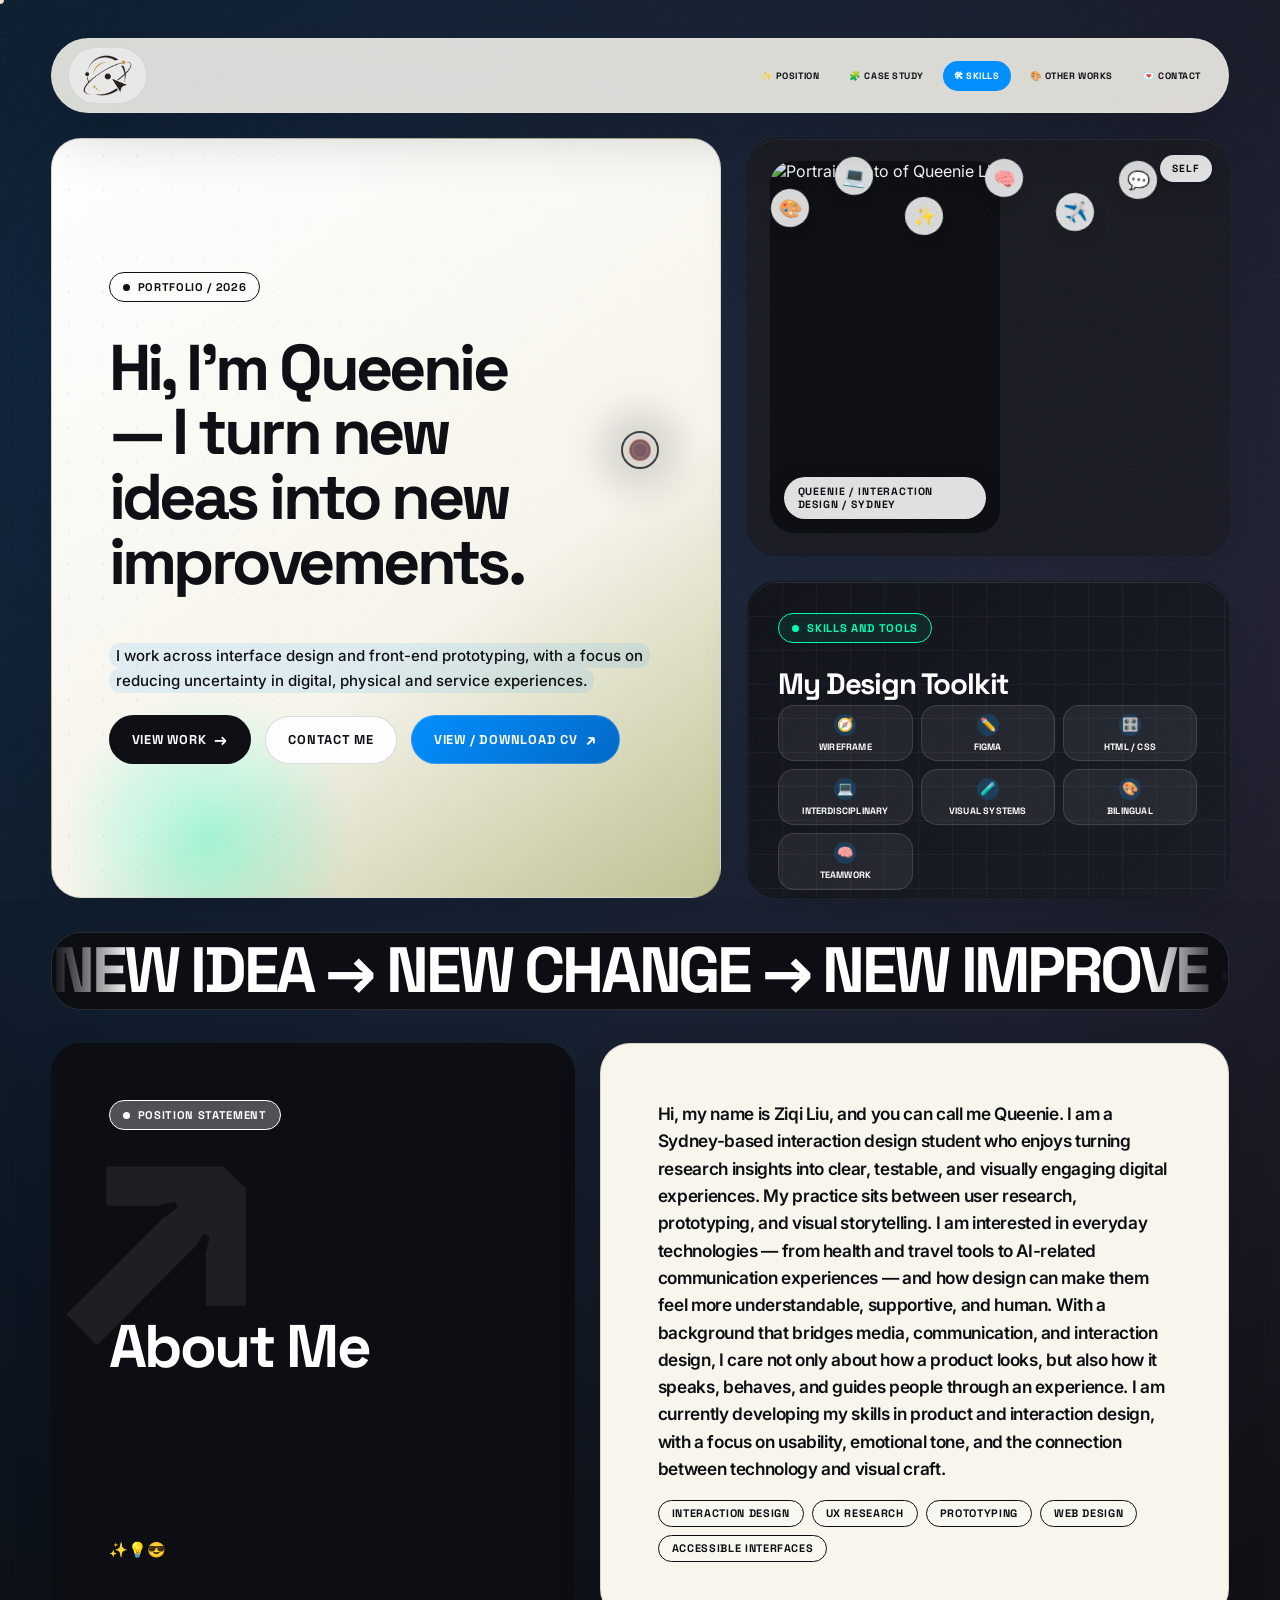
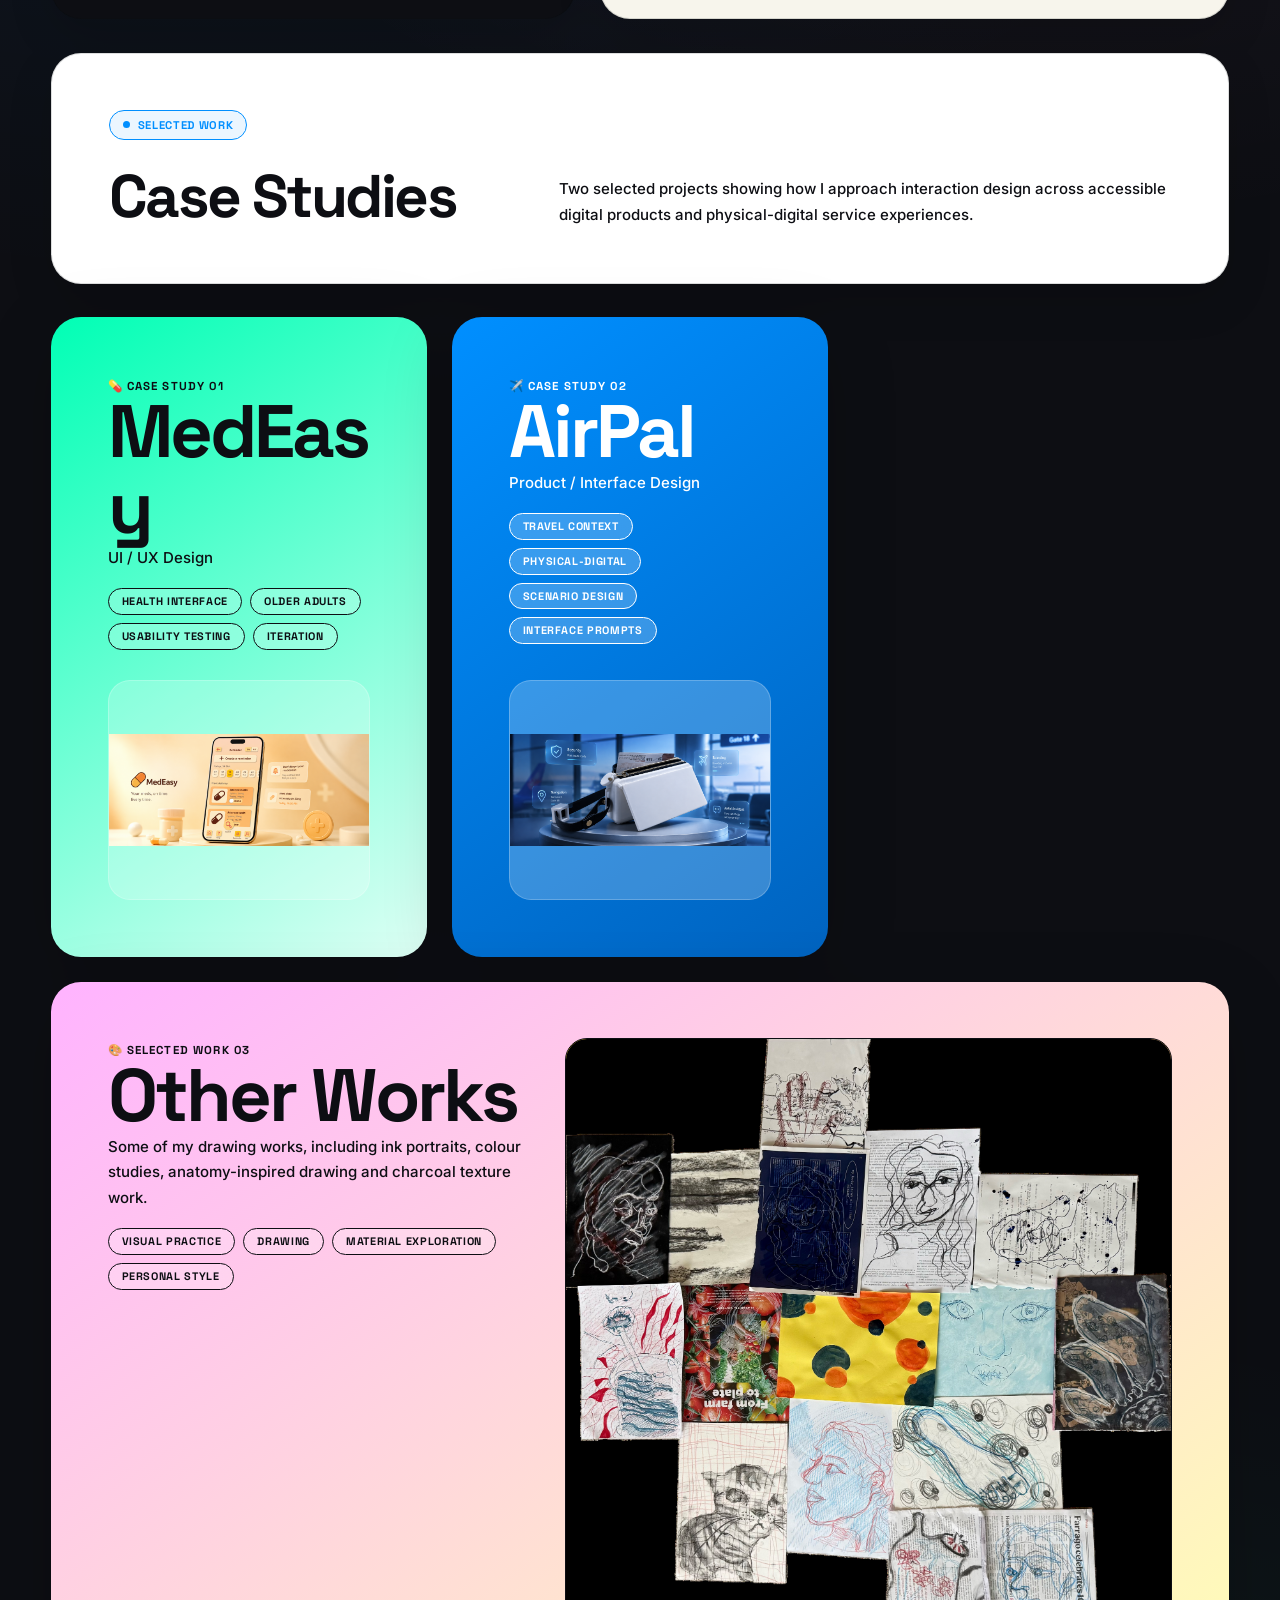
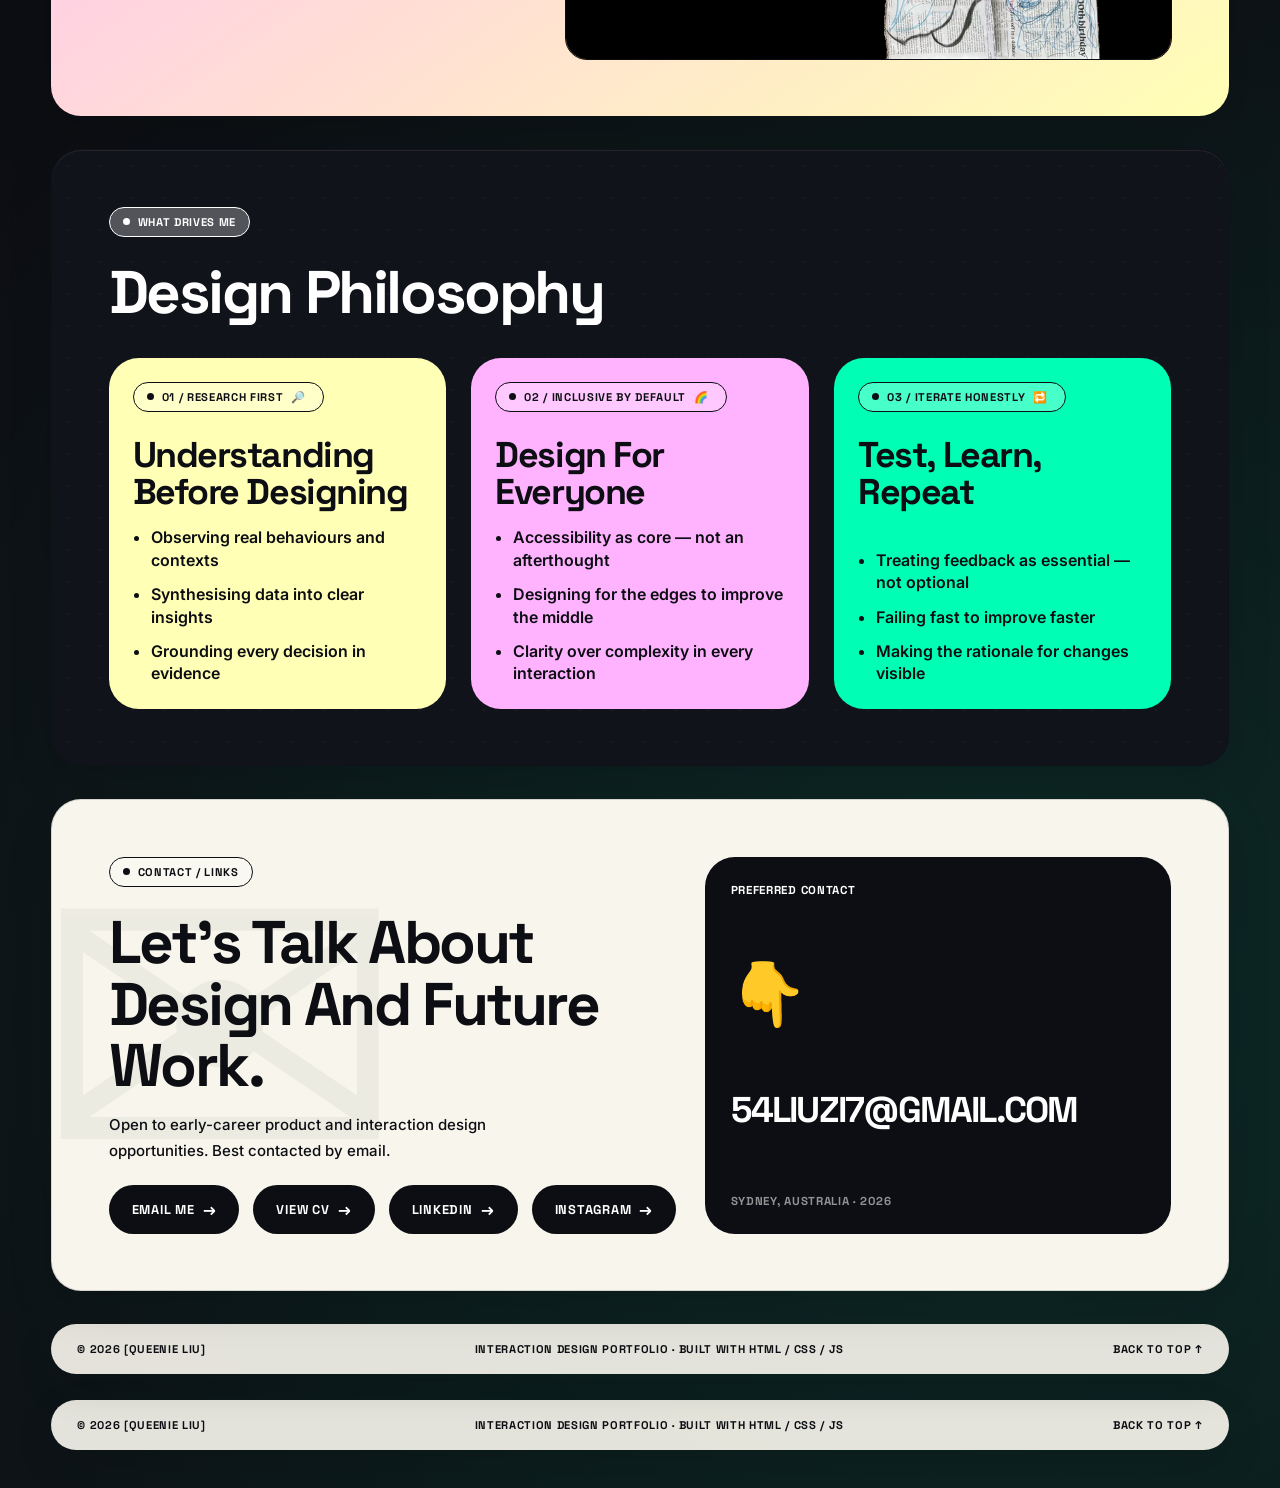
==== commit d5b03b1c: "Update index.html" ====
--- a/queenie-website/index.html
+++ b/queenie-website/index.html
@@ -3537,7 +3537,7 @@
       </div>
       <div class="case-info-box">
         <strong>Timeline</strong>
-        <span>Mar 2026 -- Now</span>
+        <span>Mar–May 2026</span>
       </div>
       <div class="case-info-box">
         <strong>Tools & Methods</strong>
@@ -3640,8 +3640,8 @@
 
     <section class="case-section reveal">
       <div class="panel case-label" style="background: var(--green); color: var(--white);">
-        <span class="eyebrow">03 / Key Features</span>
-        <h3>What The Product Supports</h3>
+        <span class="eyebrow">03 / Solution</span>
+        <h3>What AirPal Delivers</h3>
         <p class="small">Focused on the airport moments where users feel most uncertain.</p>
       </div>
       <div class="panel case-body">
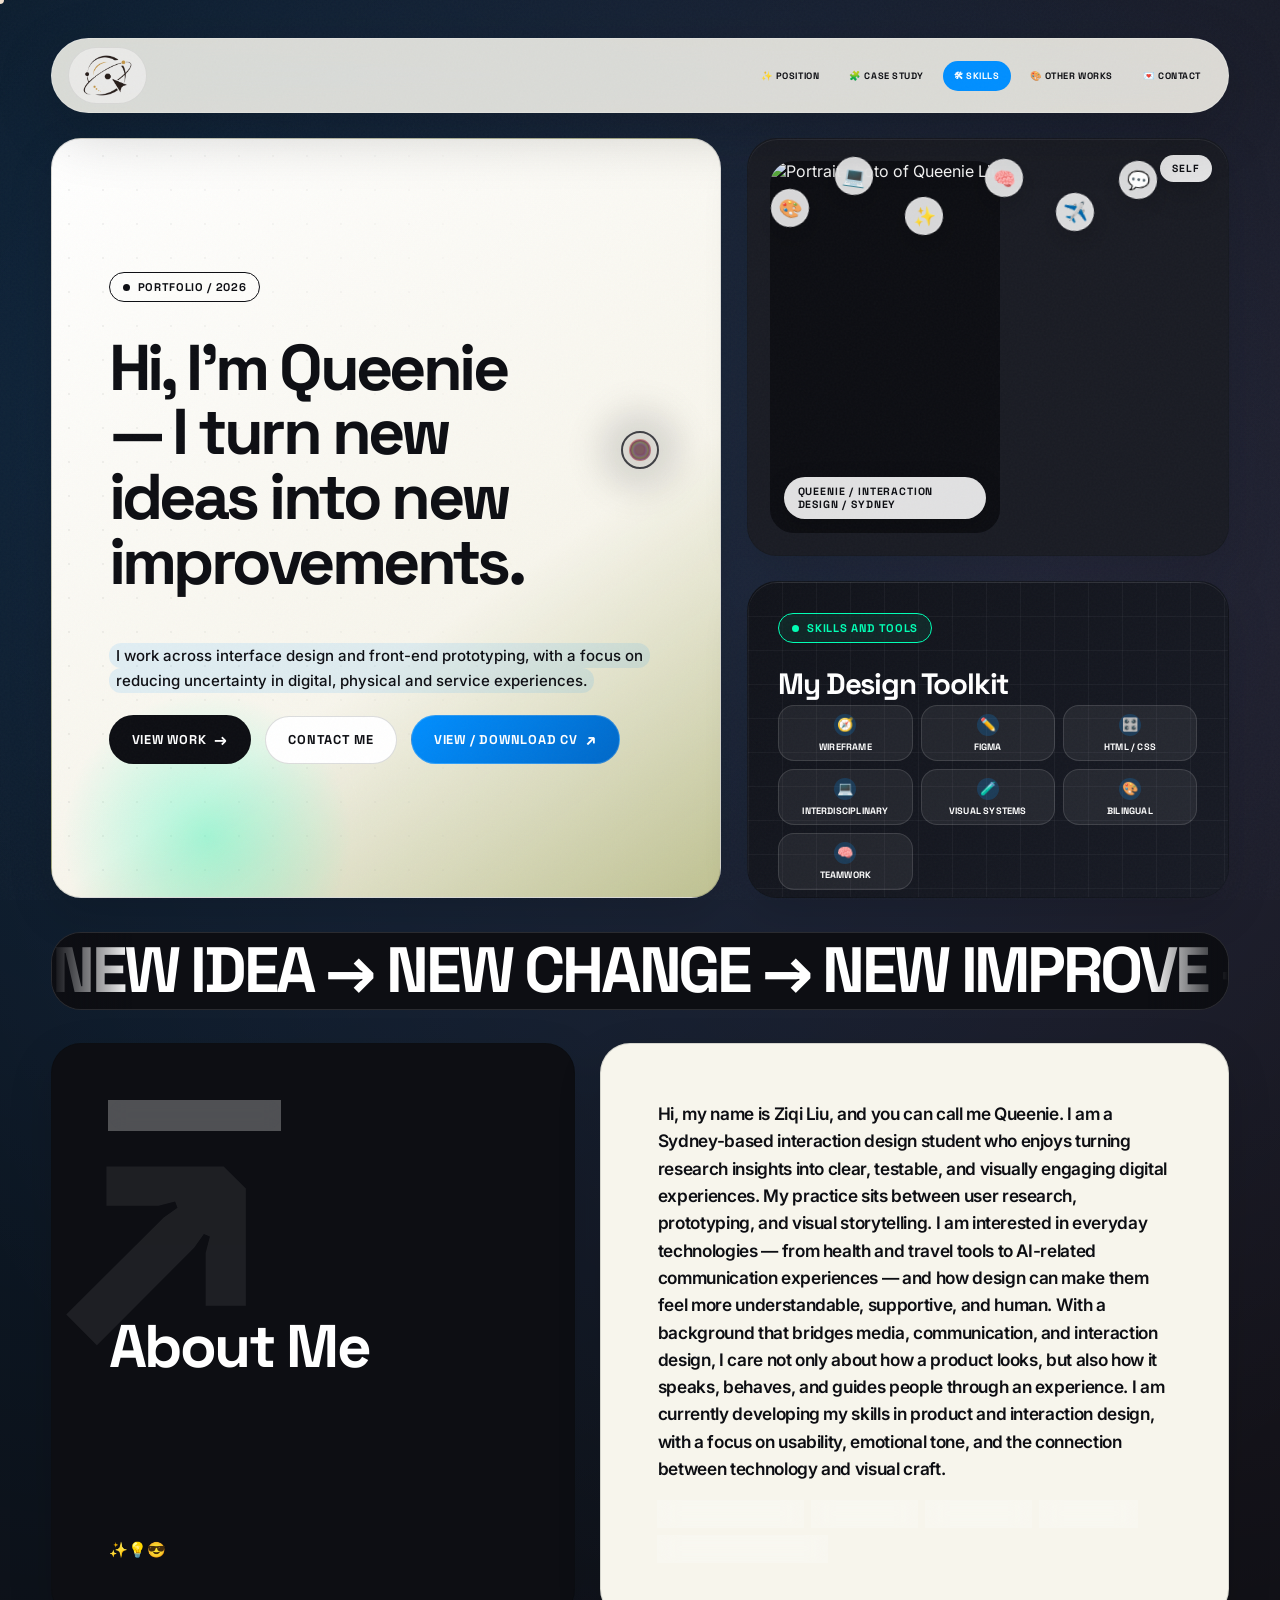
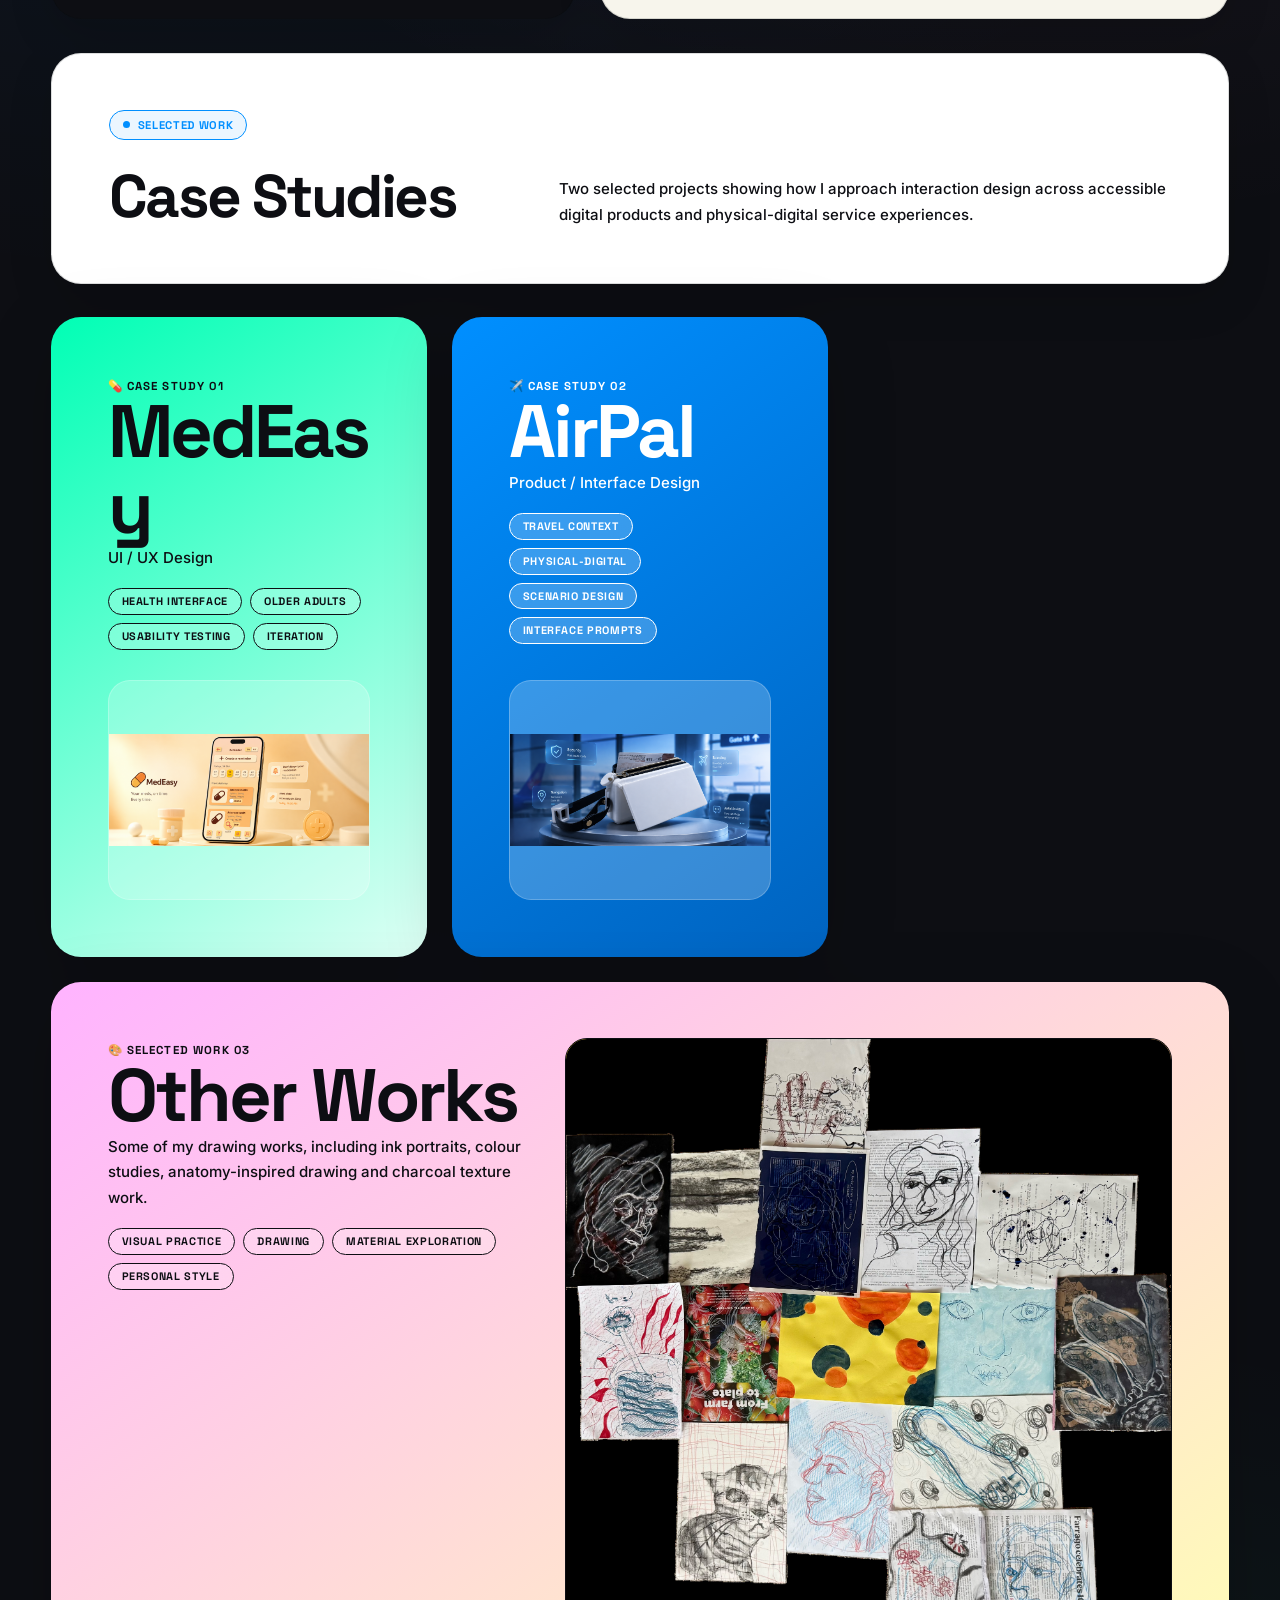
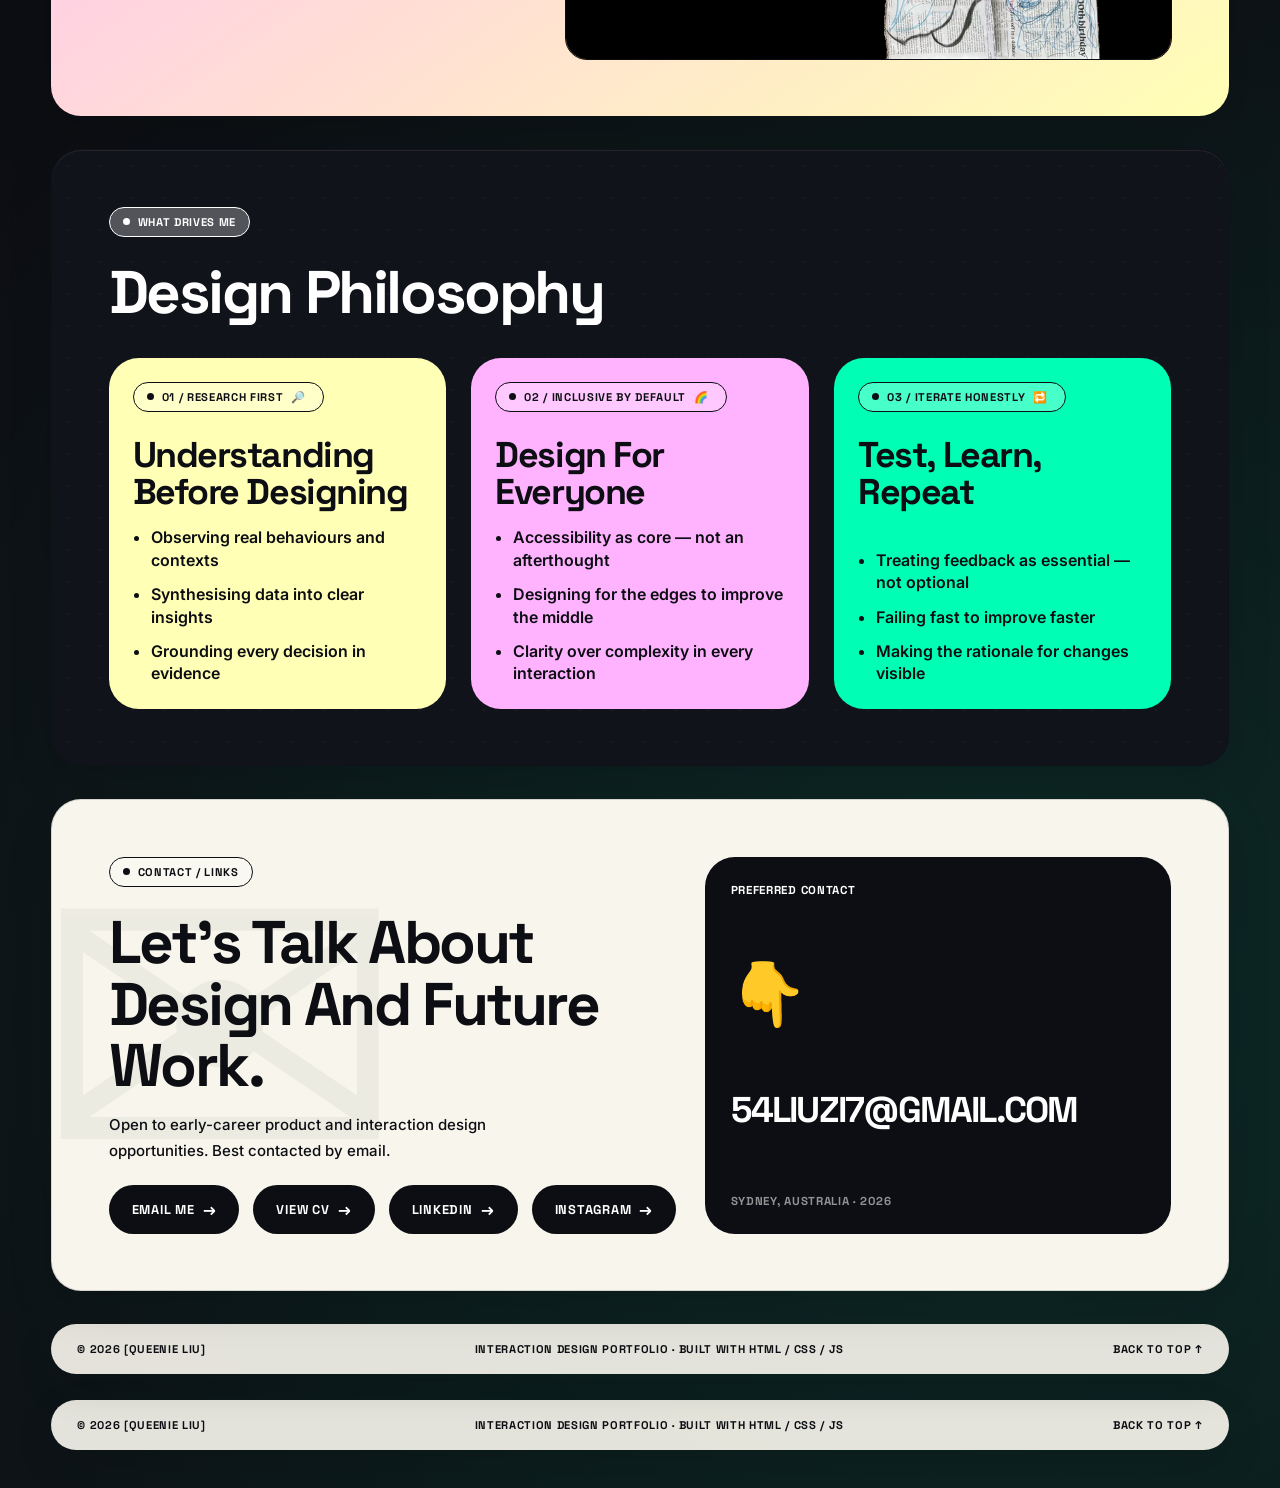
==== commit 639fd3bd: "Update index.html" ====
--- a/queenie-website/index.html
+++ b/queenie-website/index.html
@@ -3600,6 +3600,9 @@
             <h3>😔</h3>
           </div>
         </div>
+        <div style="margin-top: 24px;">
+           <img src="images/AirPal-storyboard.png" alt="AirPal storyboard sketch" style="width: 100%; object-fit: contain; border-radius: 18px;">
+        </div>
       </div>
     </section>
 
@@ -3631,11 +3634,6 @@
           <img src="images/AirPal-draft.png" alt="AirPal wearable bag concept sketch" style="width: 100%; max-height: 620px; object-fit: contain; border-radius: 18px;">
         </div>
       </div>
-    </section>
-
-    <section class="panel case-hero-title reveal" style="background: var(--cream);">
-      <span class="eyebrow">Prototype Detail</span>
-      <img src="images/AirPal-prototypedetail.png" alt="AirPal prototype details" style="width: 100%; border-radius: 18px;">
     </section>
 
     <section class="case-section reveal">
@@ -3655,9 +3653,10 @@
           <div class="skill-item">Peer Support</div>
           <div class="skill-item">Progress Indicator</div>
         </div>
-        <div style="margin-top: 24px;">
-           <img src="images/AirPal-storyboard.png" alt="AirPal storyboard sketch" style="width: 100%; object-fit: contain; border-radius: 18px;">
-        </div>
+            <section class="panel case-hero-title reveal" style="background: var(--cream);">
+      <span class="eyebrow">Prototype Detail</span>
+      <img src="images/AirPal-prototypedetail.png" alt="AirPal prototype details" style="width: 100%; border-radius: 18px;">
+    </section>
       </div>
     </section>
 
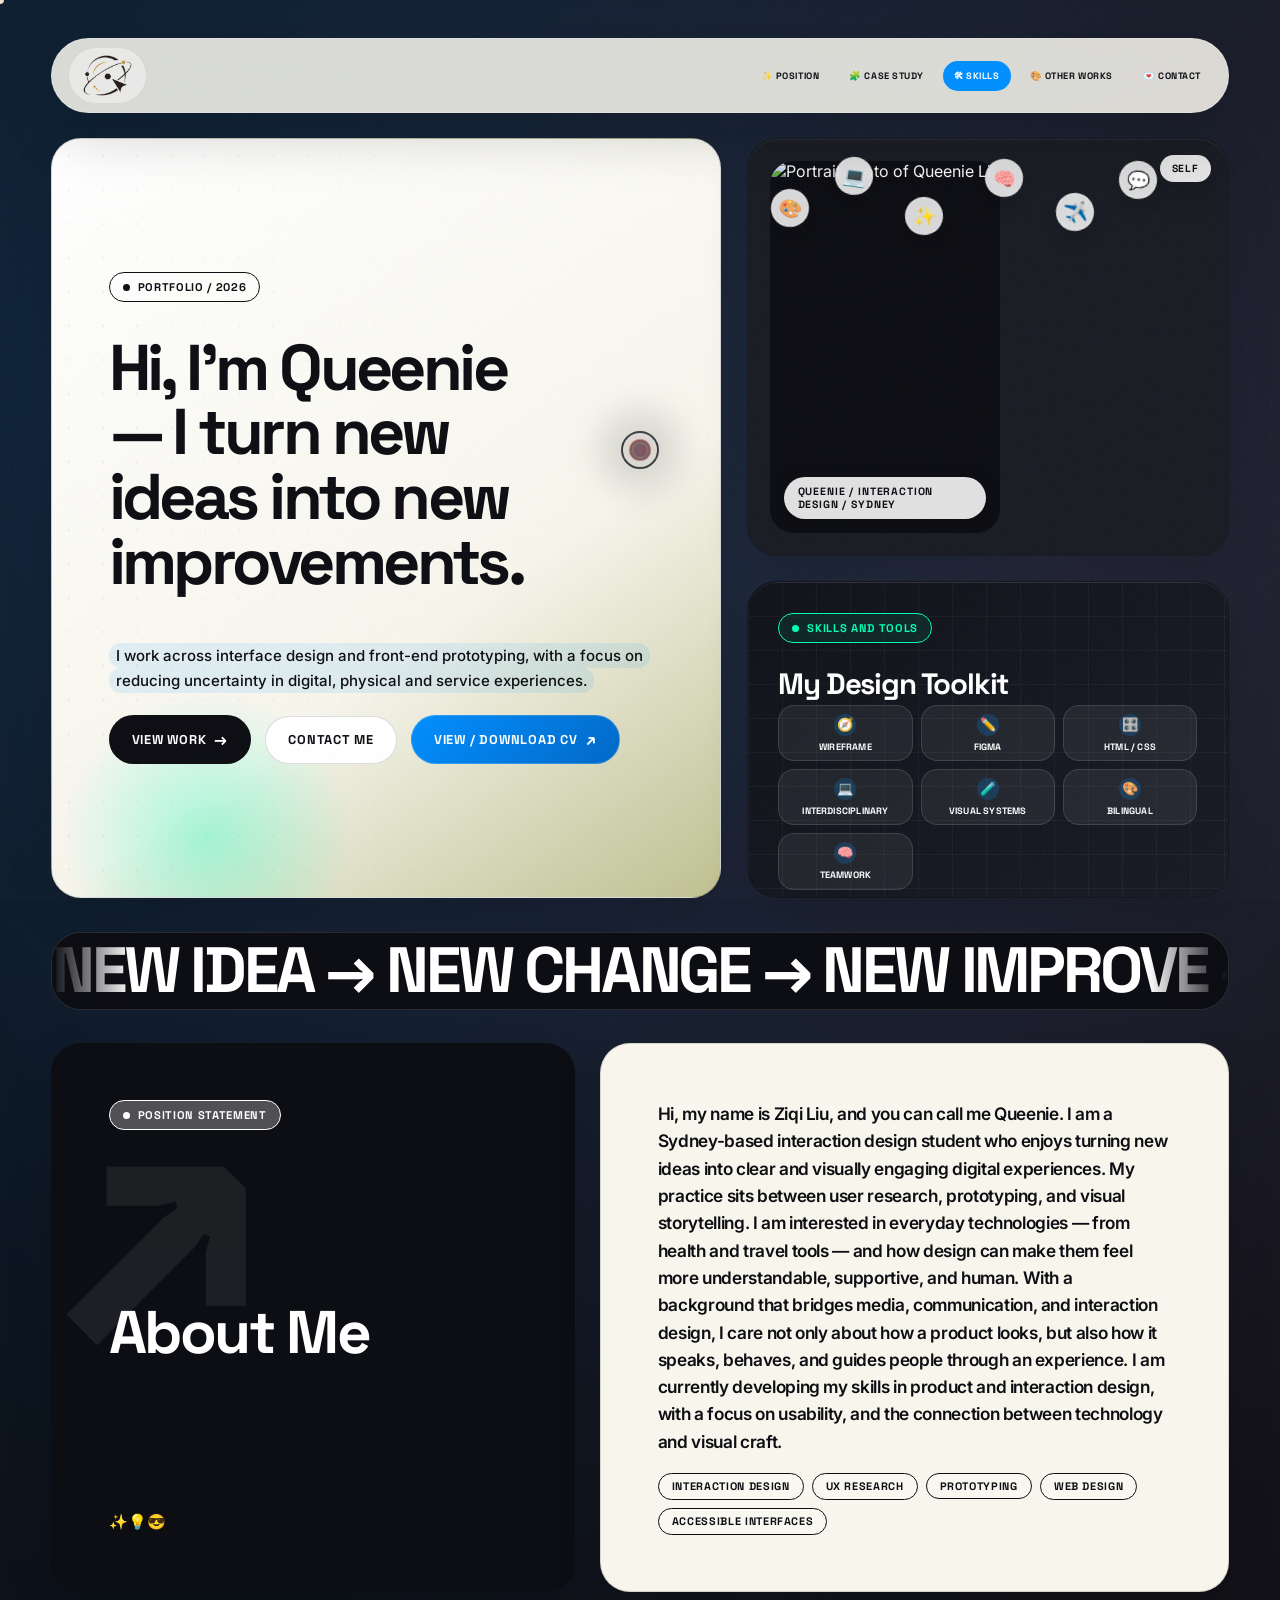
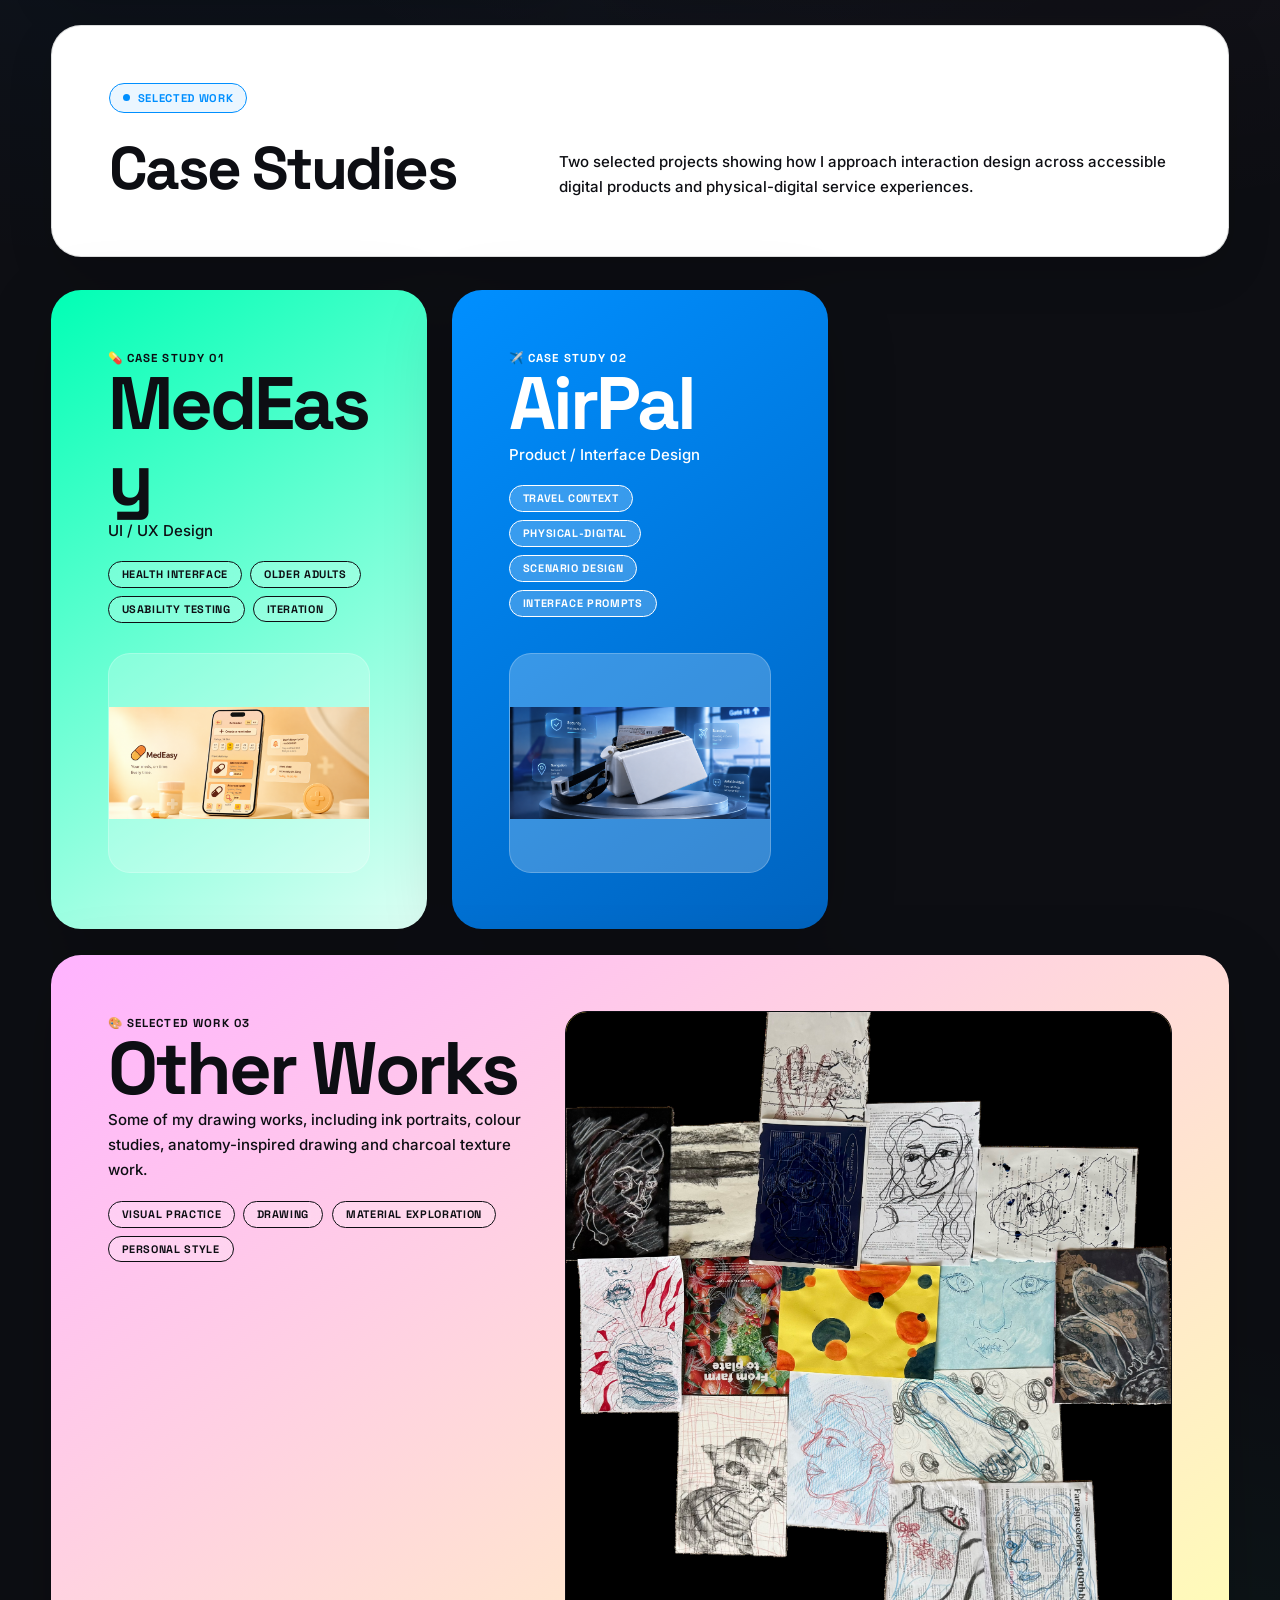
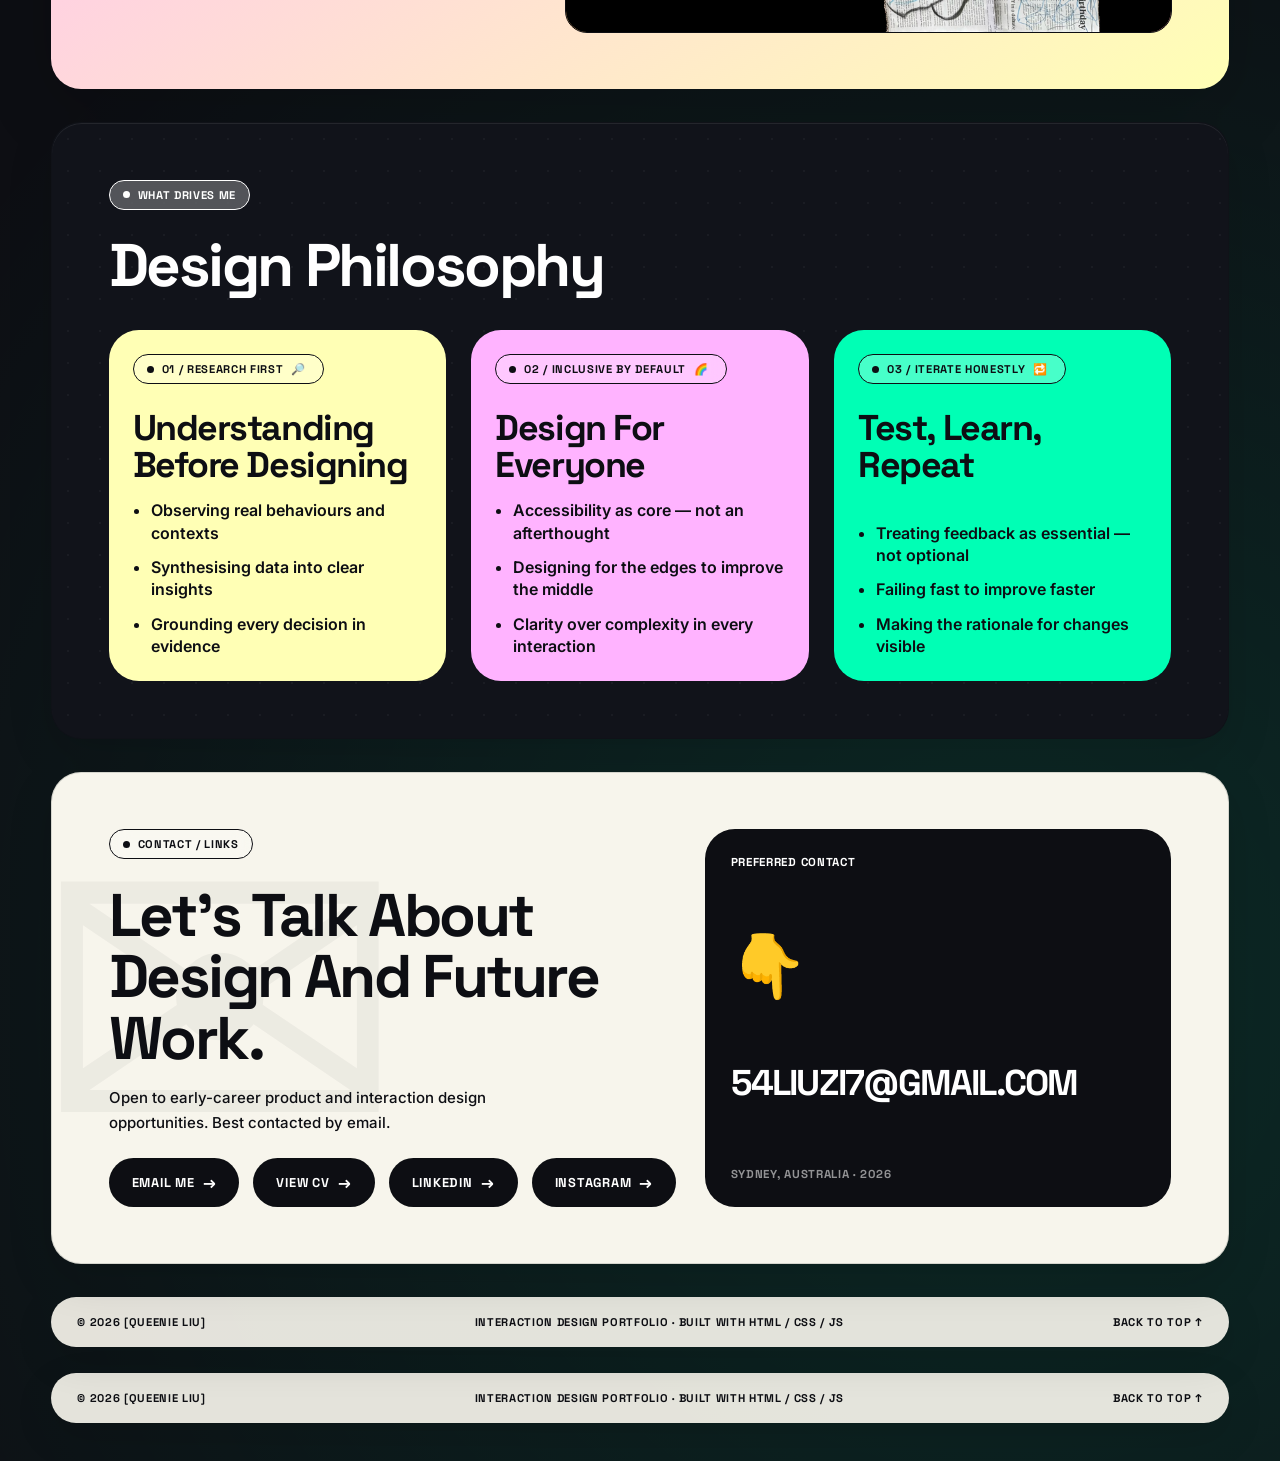
==== commit e886e029: "Update index.html" ====
--- a/queenie-website/index.html
+++ b/queenie-website/index.html
@@ -3126,10 +3126,10 @@
 
         <div class="panel statement section-pad reveal">
           <p>
-Hi, my name is Ziqi Liu, and you can call me Queenie. I am a Sydney-based interaction design student who enjoys turning research insights into clear, testable, and visually engaging digital experiences.
-My practice sits between user research, prototyping, and visual storytelling. I am interested in everyday technologies — from health and travel tools to AI-related communication experiences — and how design can make them feel more understandable, supportive, and human.
+Hi, my name is Ziqi Liu, and you can call me Queenie. I am a Sydney-based interaction design student who enjoys turning new ideas into clear and visually engaging digital experiences.
+My practice sits between user research, prototyping, and visual storytelling. I am interested in everyday technologies — from health and travel tools — and how design can make them feel more understandable, supportive, and human.
 With a background that bridges media, communication, and interaction design, I care not only about how a product looks, but also how it speaks, behaves, and guides people through an experience.
-I am currently developing my skills in product and interaction design, with a focus on usability, emotional tone, and the connection between technology and visual craft.
+I am currently developing my skills in product and interaction design, with a focus on usability, and the connection between technology and visual craft.
           </p>
           <div class="tag-row">
             <span class="tag">Interaction Design</span>
@@ -3753,6 +3753,7 @@
           <div class="process-card" style="background: var(--white);">
             <h4>Contextual Navigation</h4>
             <p class="small">Use landmarks like “towards Starbucks” instead of only metres and arrows.</p>
+            <img src="images/Airpal-.png" alt="AirPal prototype user testing" style="width: 100%; border-radius: 18px; object-fit: cover;">
           </div>
           <div class="process-card" style="background: var(--white);">
             <h4>Simpler Menu Hierarchy</h4>
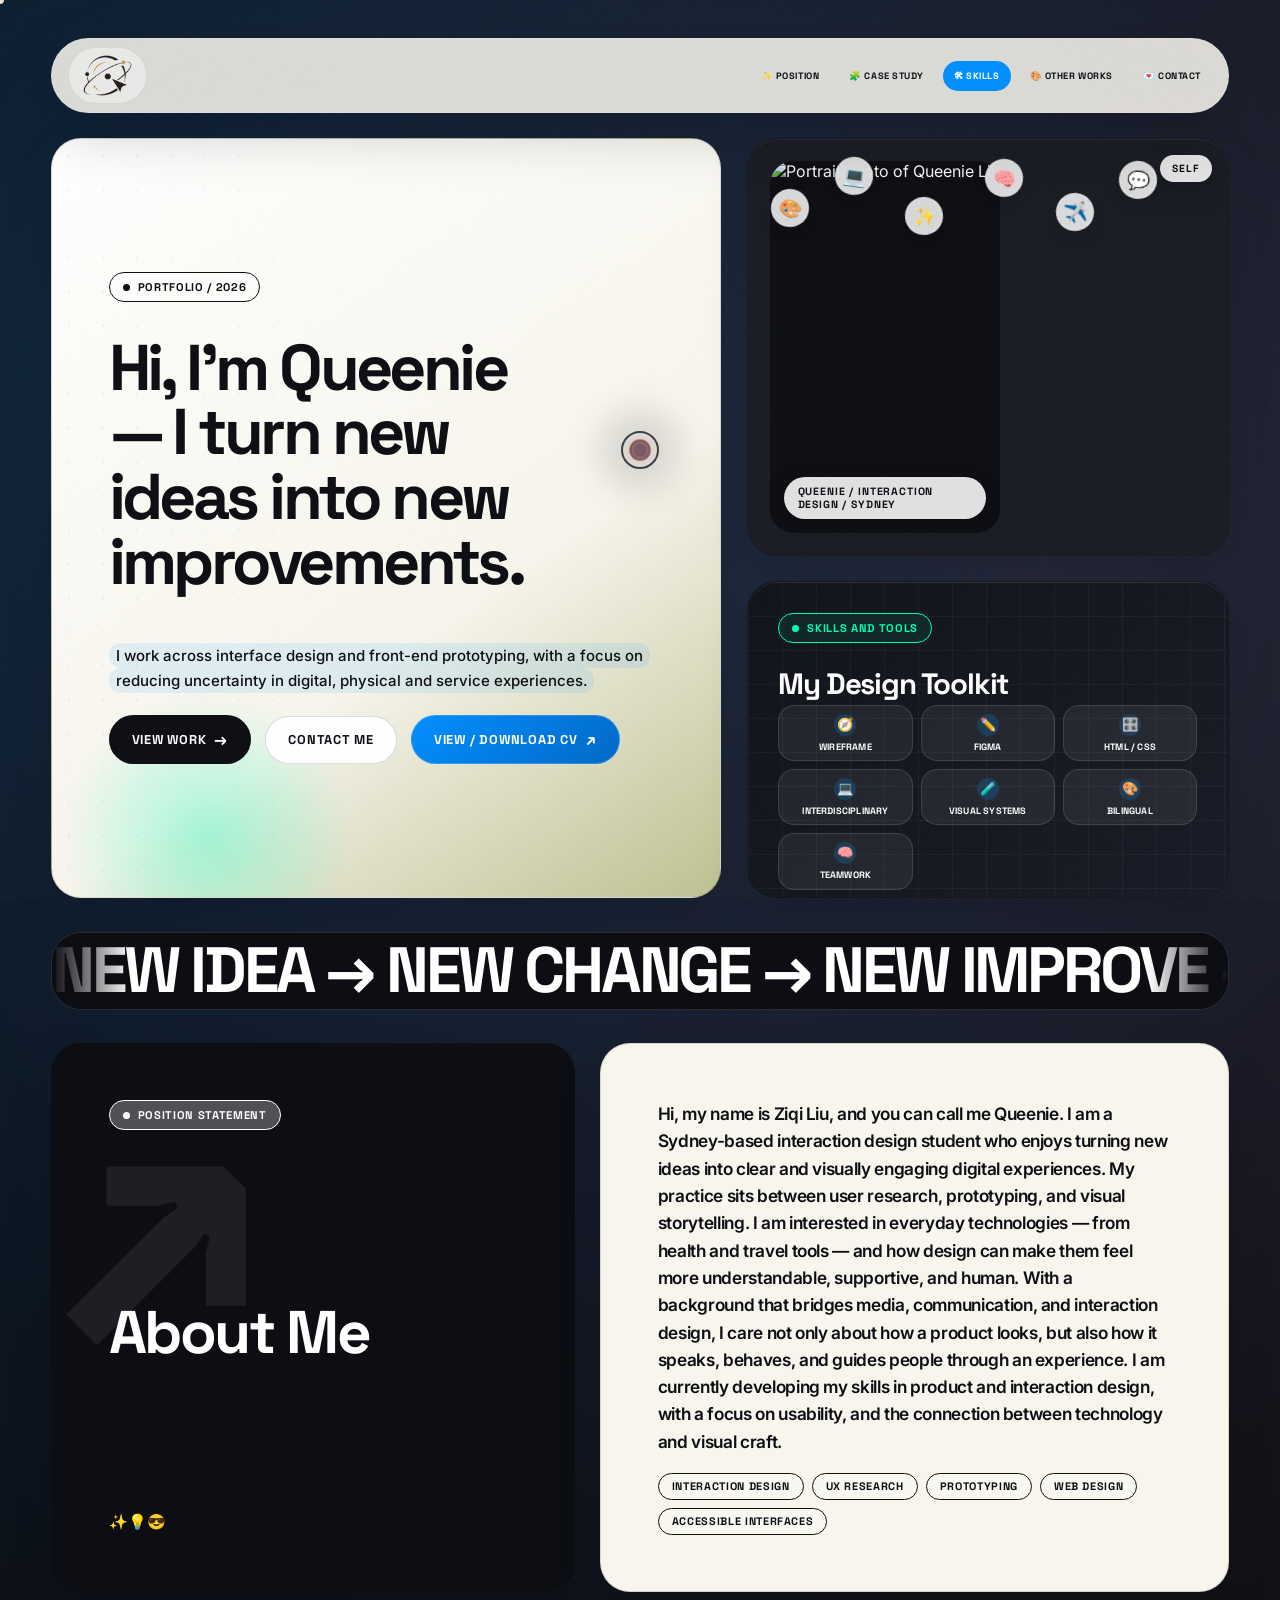
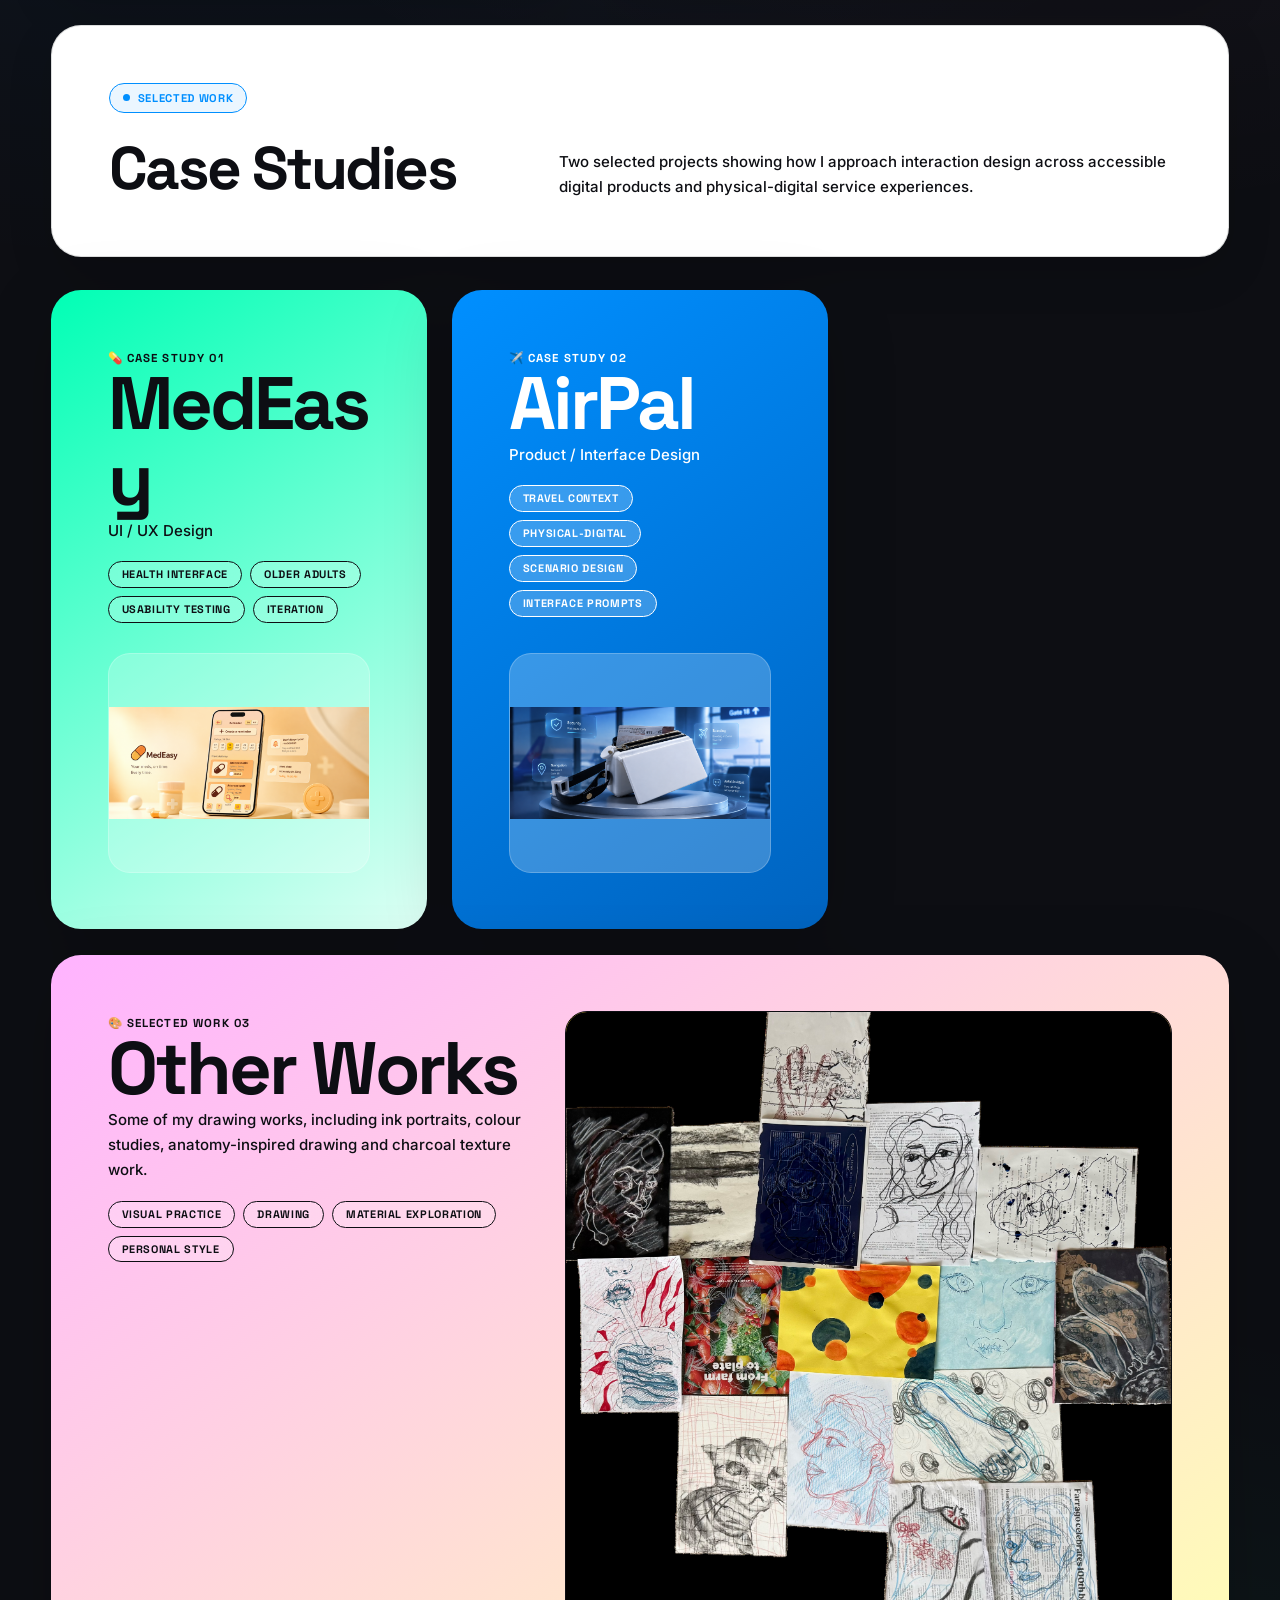
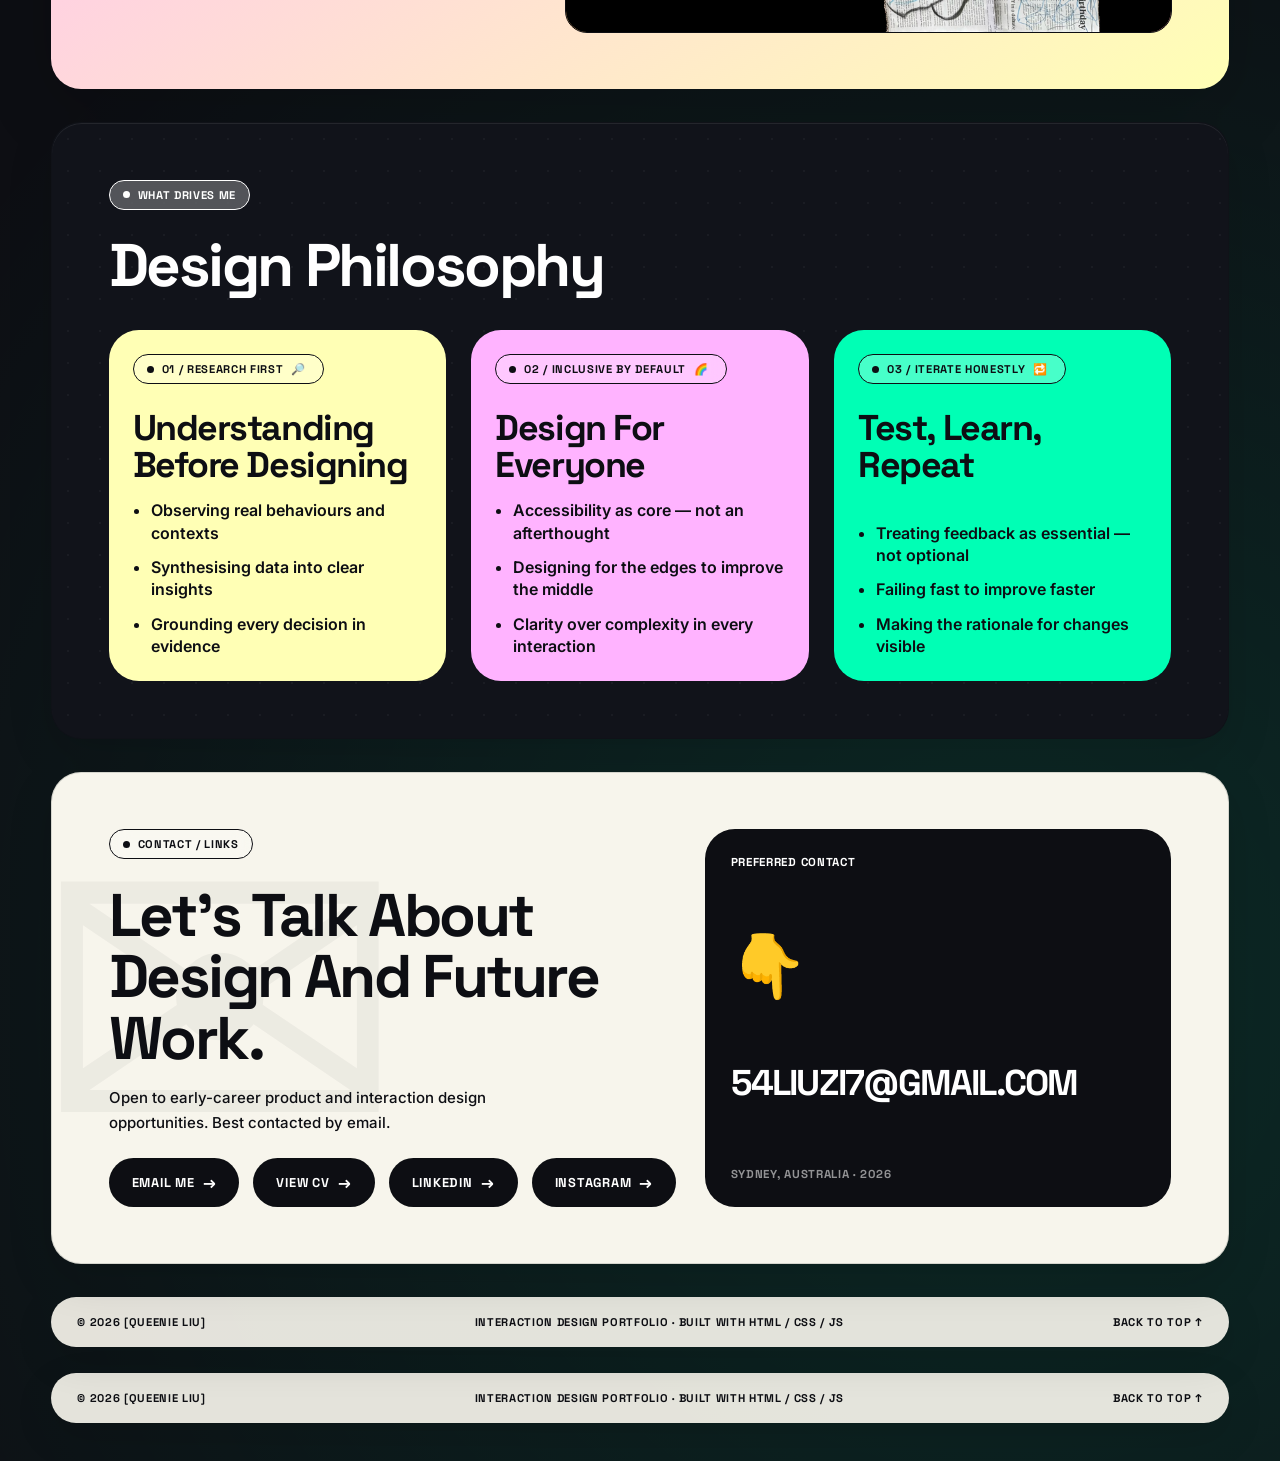
==== commit 4f511550: "Update index.html" ====
--- a/queenie-website/index.html
+++ b/queenie-website/index.html
@@ -3753,7 +3753,7 @@
           <div class="process-card" style="background: var(--white);">
             <h4>Contextual Navigation</h4>
             <p class="small">Use landmarks like “towards Starbucks” instead of only metres and arrows.</p>
-            <img src="images/Airpal-.png" alt="AirPal prototype user testing" style="width: 100%; border-radius: 18px; object-fit: cover;">
+            <img src="images/AirPal-finalui.1png" alt="AirPal prototype user testing" style="width: 100%; border-radius: 18px; object-fit: cover;">
           </div>
           <div class="process-card" style="background: var(--white);">
             <h4>Simpler Menu Hierarchy</h4>
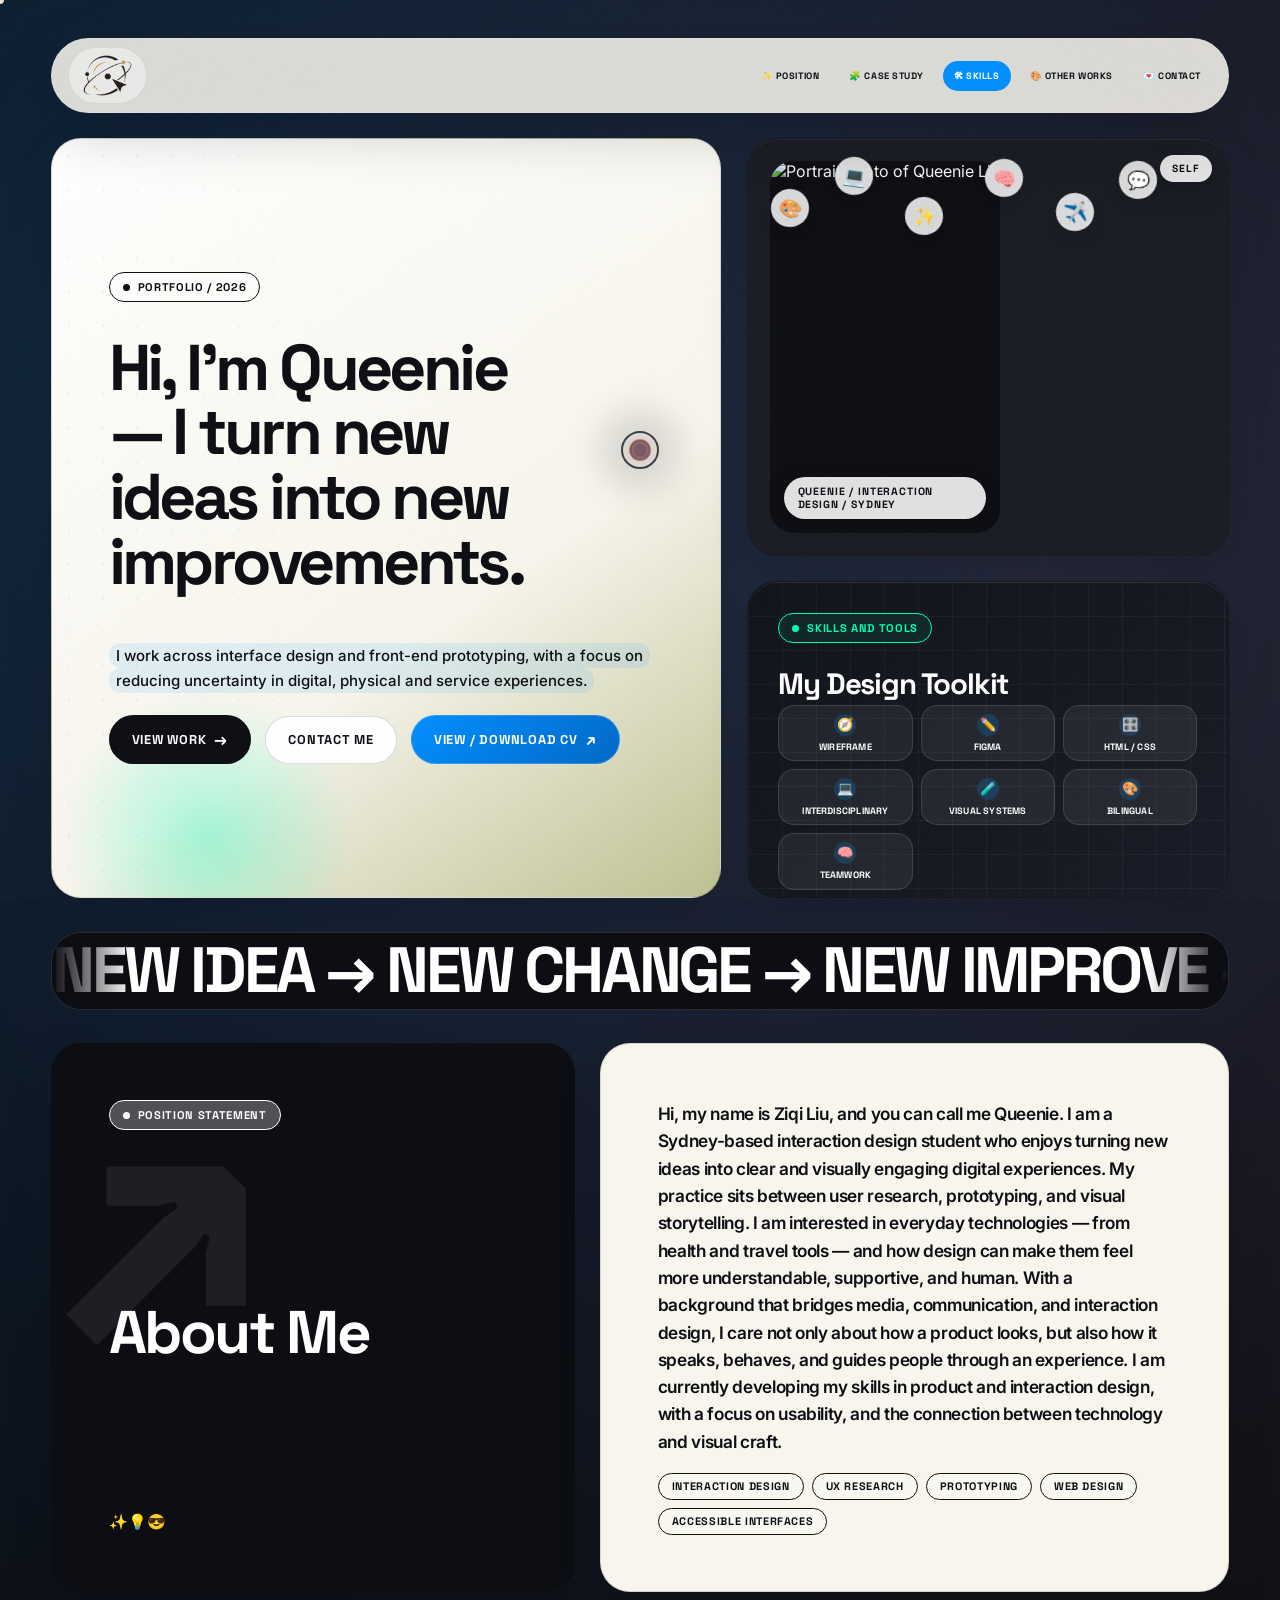
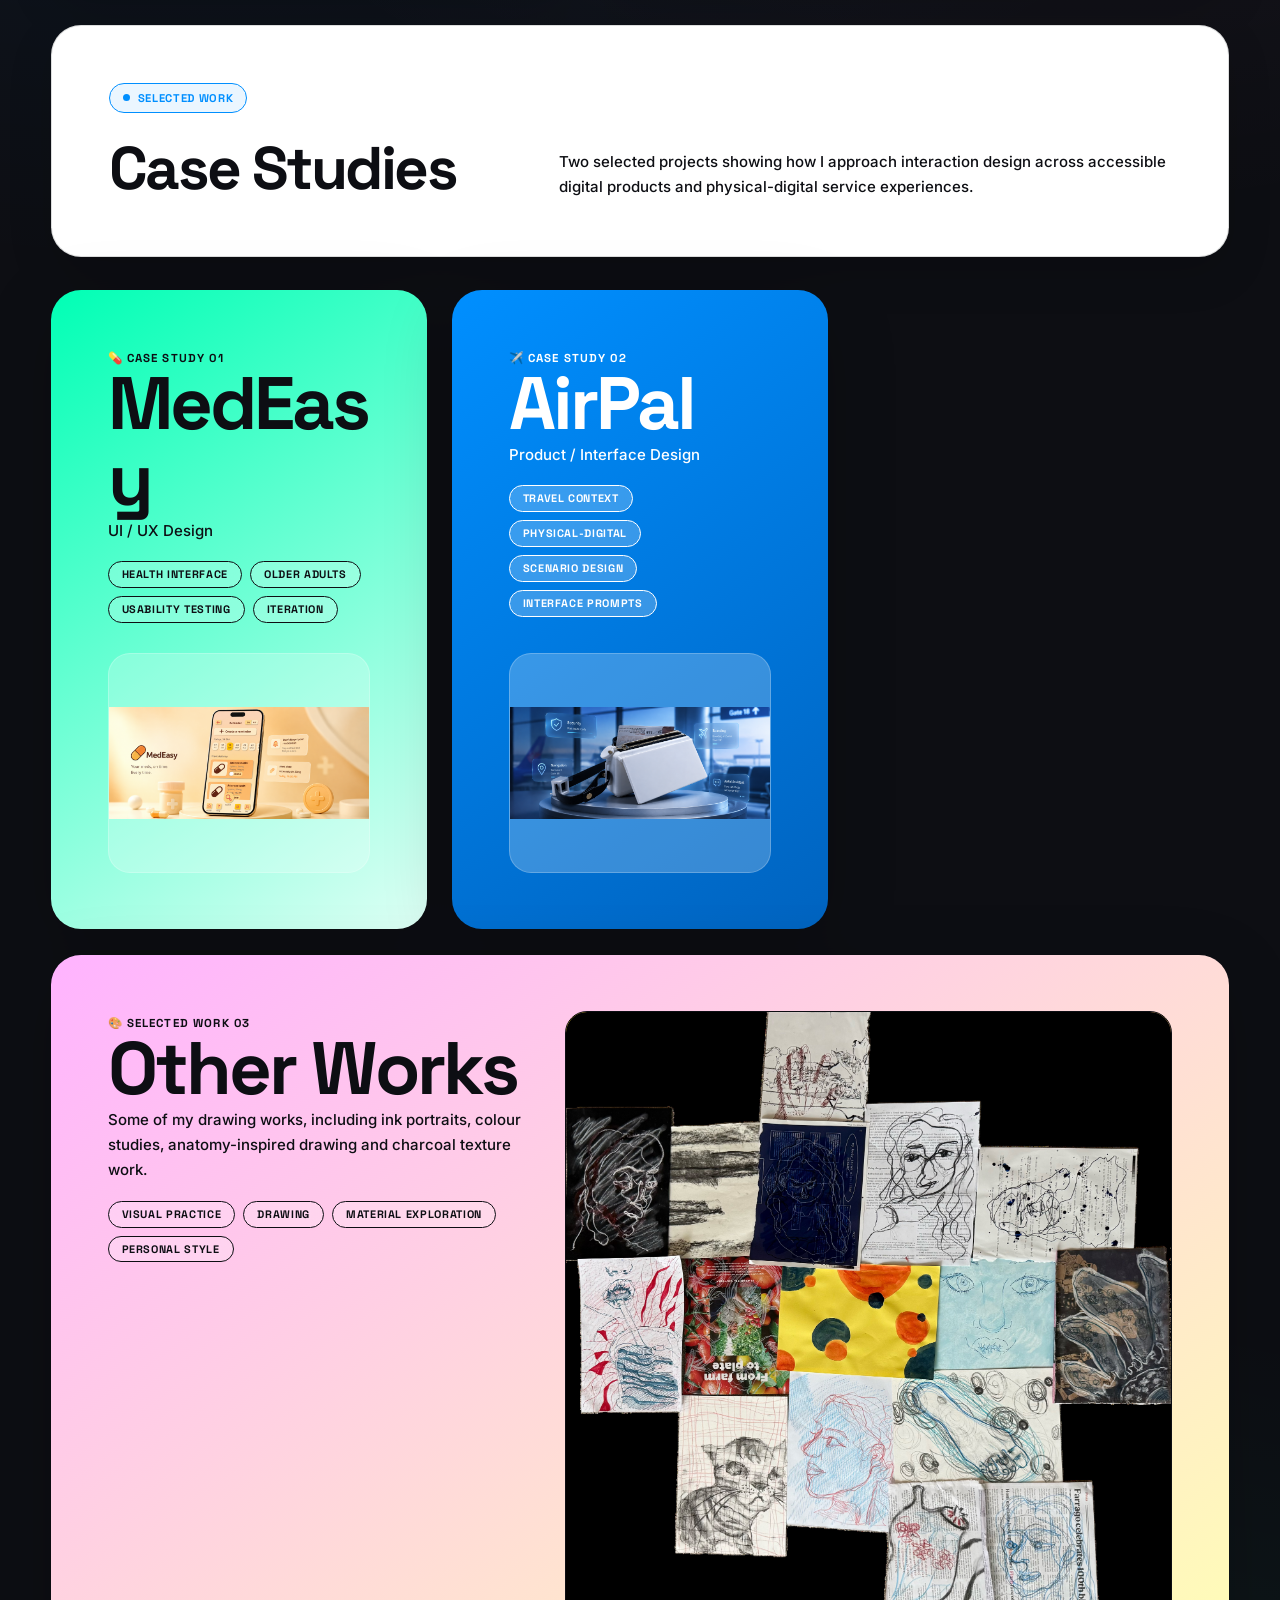
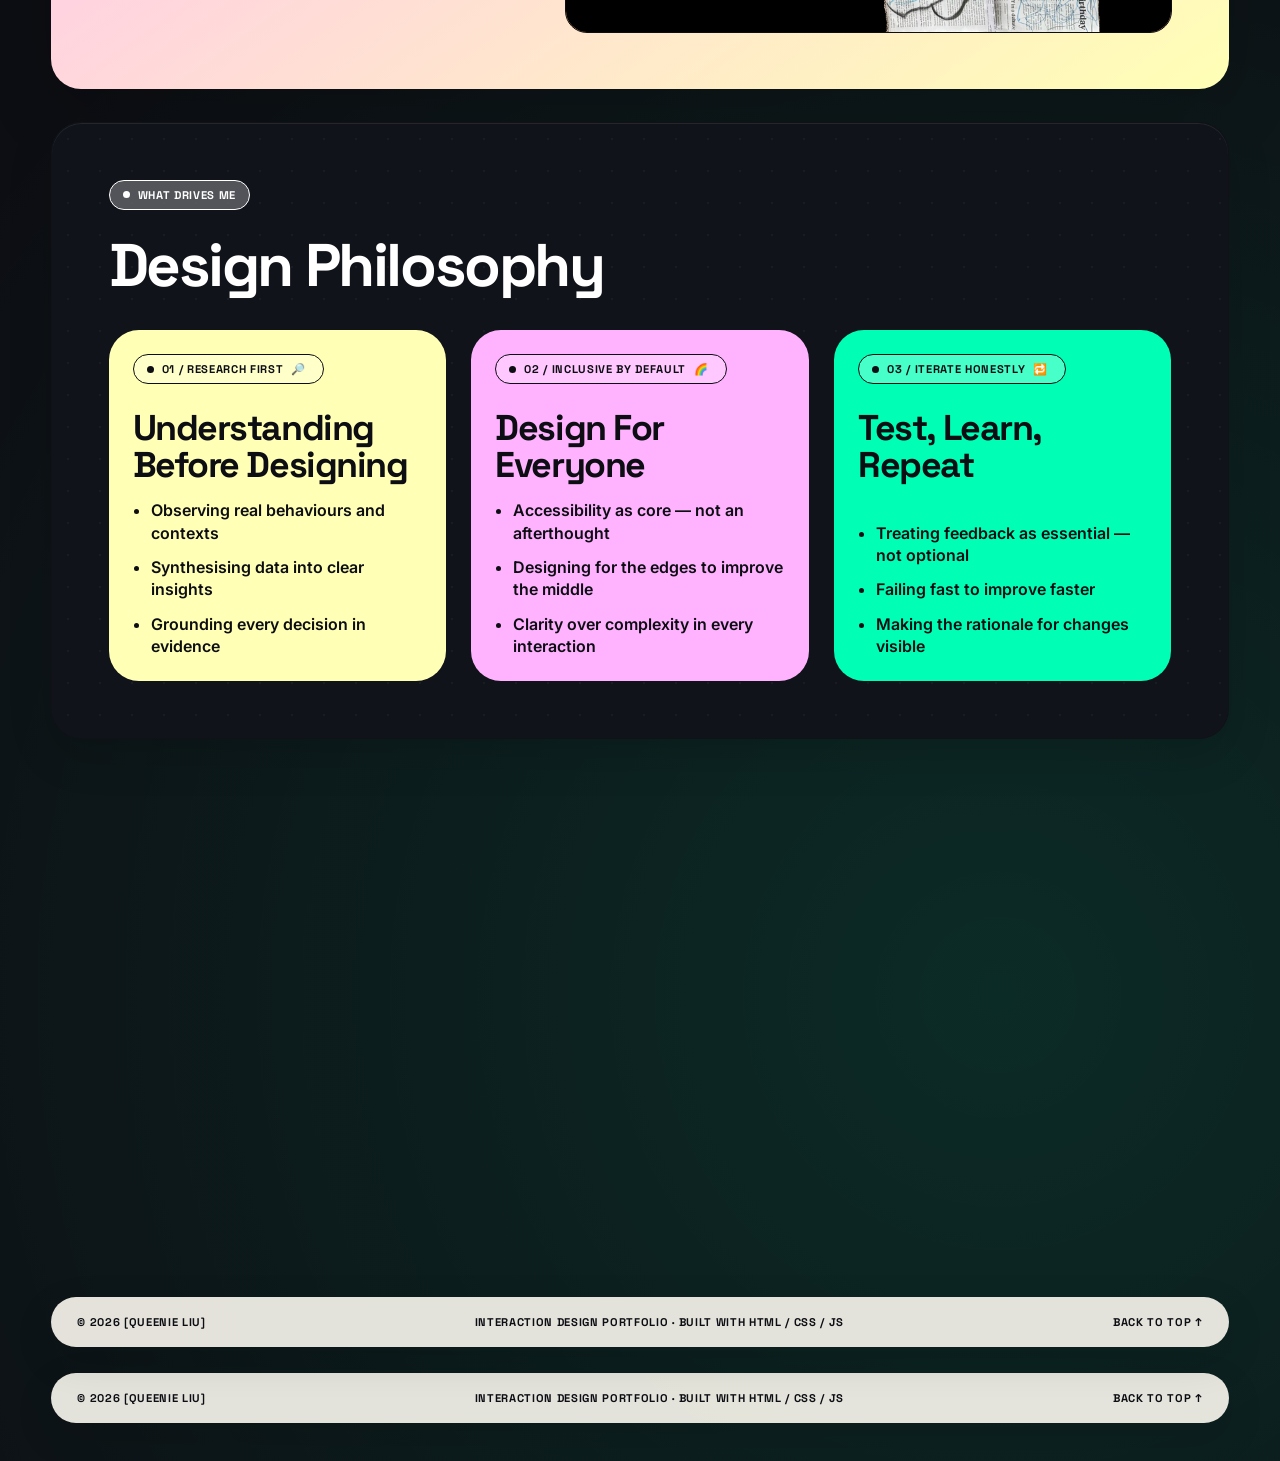
==== commit 5b47f352: "Update index.html" ====
--- a/queenie-website/index.html
+++ b/queenie-website/index.html
@@ -3753,15 +3753,17 @@
           <div class="process-card" style="background: var(--white);">
             <h4>Contextual Navigation</h4>
             <p class="small">Use landmarks like “towards Starbucks” instead of only metres and arrows.</p>
-            <img src="images/AirPal-finalui.1png" alt="AirPal prototype user testing" style="width: 100%; border-radius: 18px; object-fit: cover;">
+            <img src="images/AirPal-finalui1.png" alt="AirPal final ui 1" style="width: 50%; border-radius: 18px; object-fit: cover;">
           </div>
           <div class="process-card" style="background: var(--white);">
             <h4>Simpler Menu Hierarchy</h4>
             <p class="small">Group functions into Journey, Navigation and Support to reduce decision-making pressure.</p>
+            <img src="images/AirPal-finalui2.png" alt="AirPal final ui 2" style="width: 50%; border-radius: 18px; object-fit: cover;">
           </div>
           <div class="process-card" style="background: var(--white);">
             <h4>Emotional Support</h4>
             <p class="small">Add calming materials, friendly feedback and small rewards to make the journey feel less stressful.</p>
+            <img src="images/AirPal-sticker.png" alt="AirPal sticker iteration" style="width: 50%; border-radius: 18px; object-fit: cover;">
           </div>
         </div>
       </div>
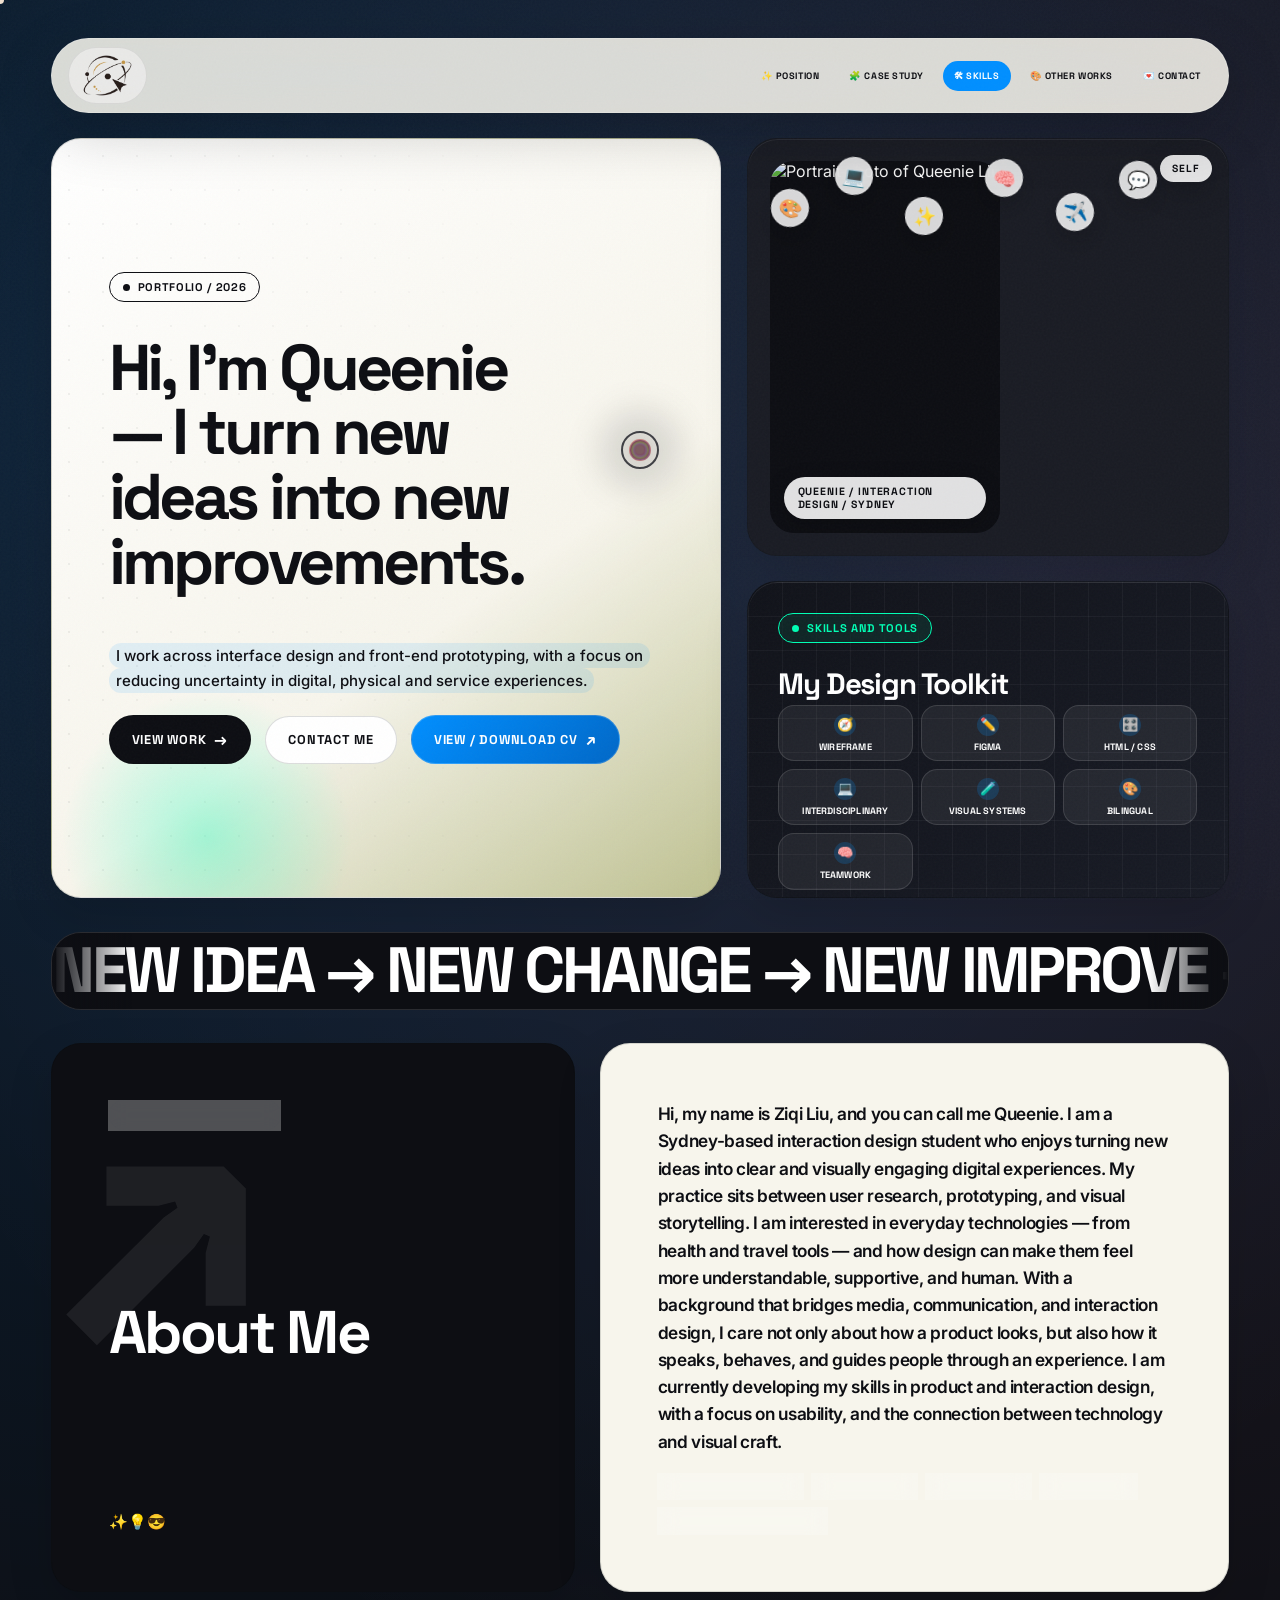
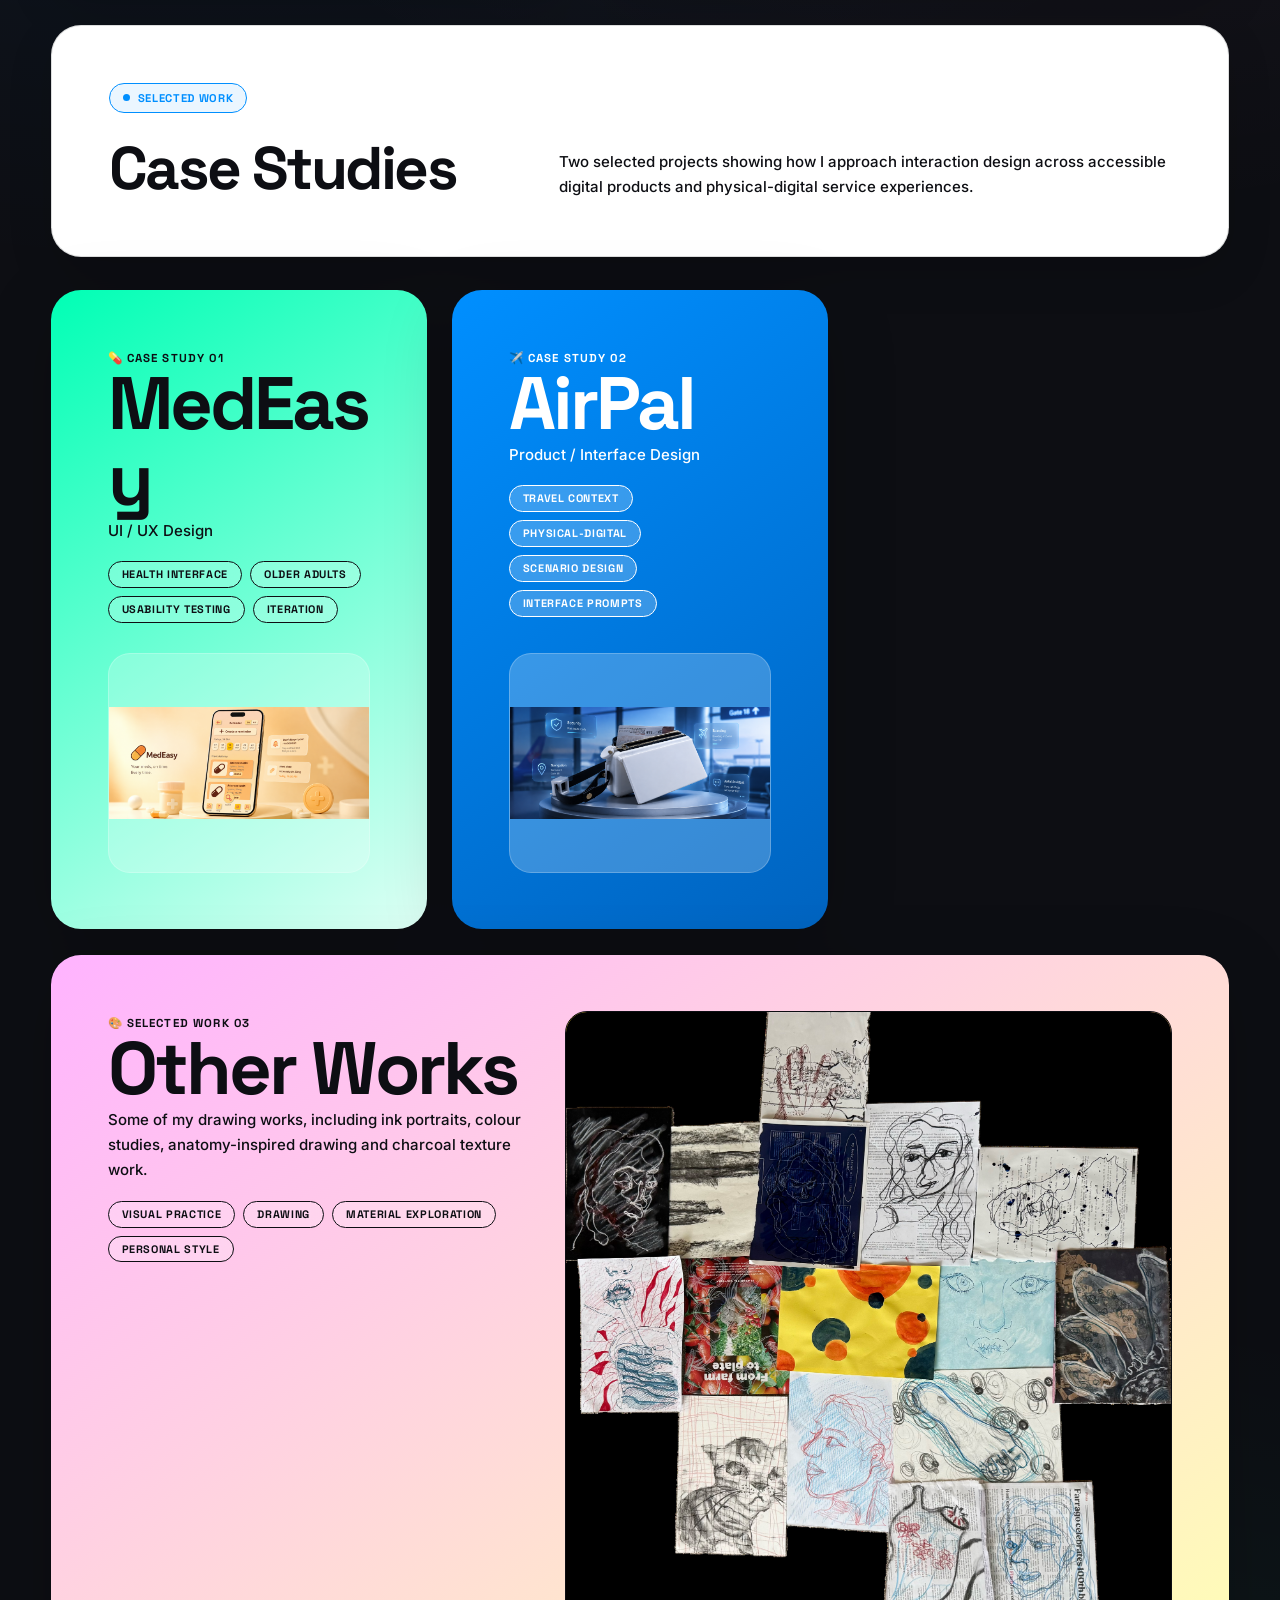
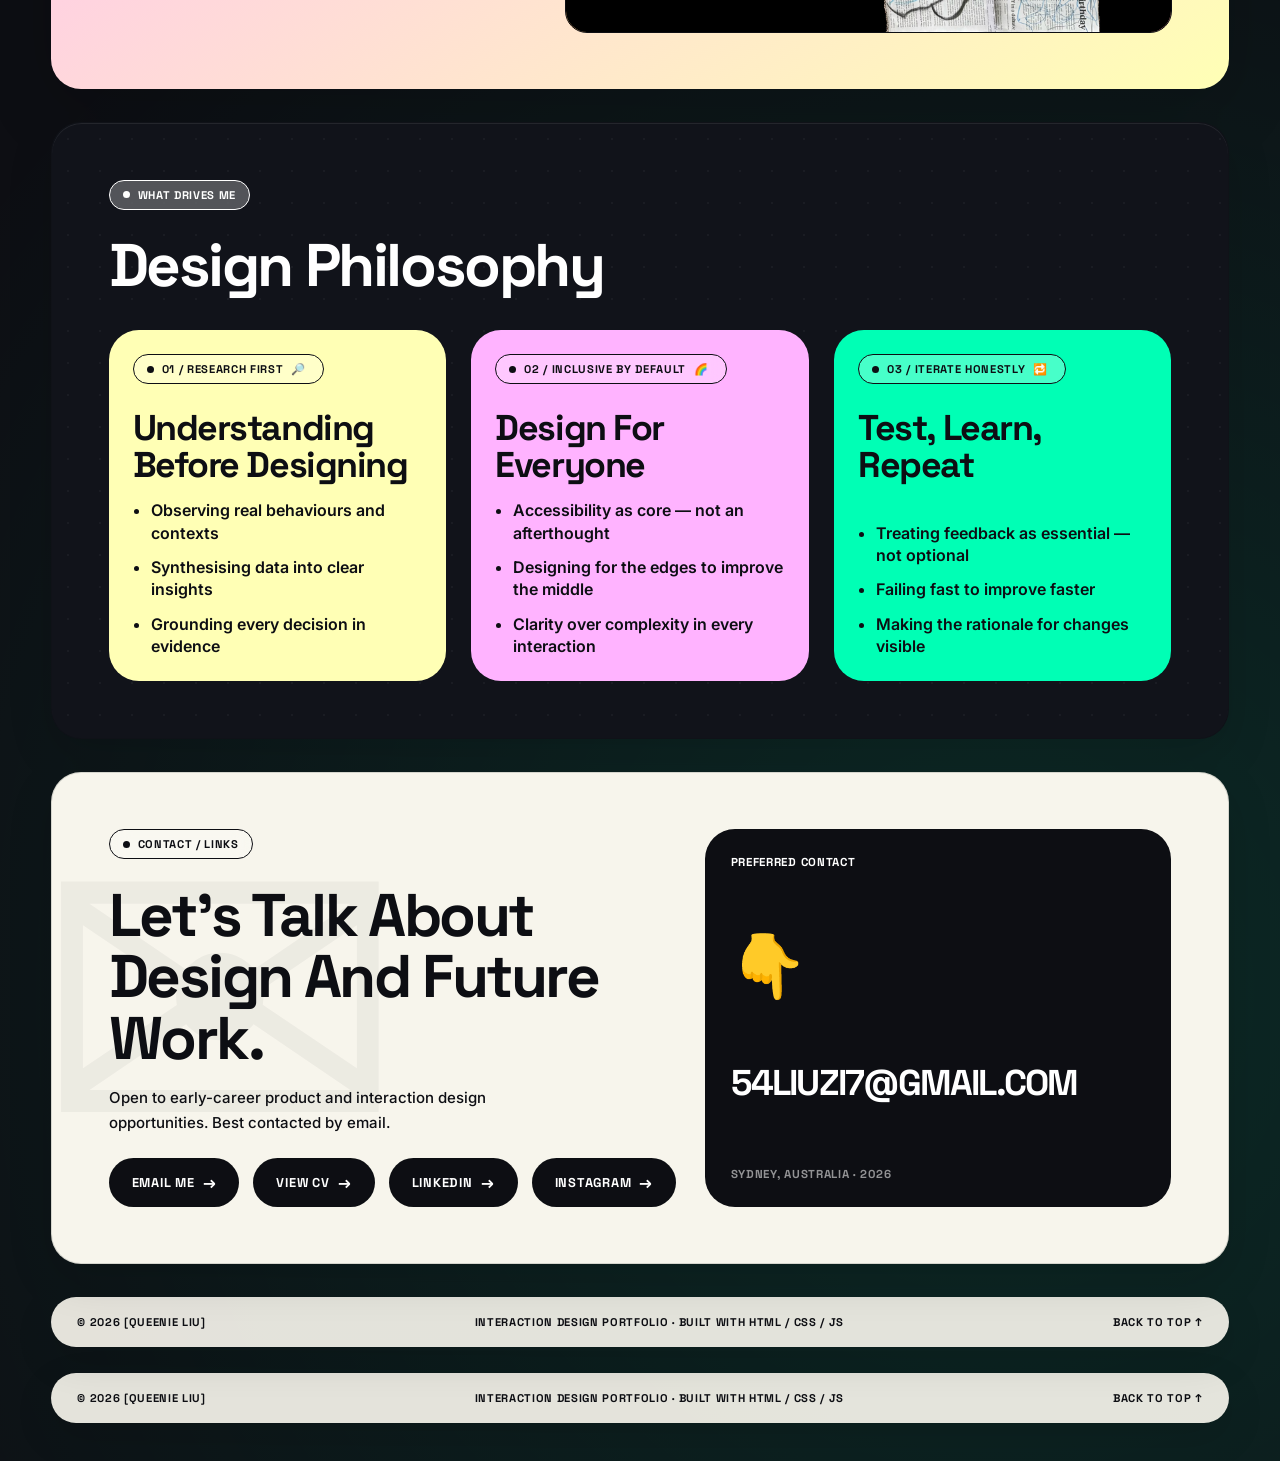
==== commit 666713b0: "Update index.html" ====
--- a/queenie-website/index.html
+++ b/queenie-website/index.html
@@ -3753,17 +3753,17 @@
           <div class="process-card" style="background: var(--white);">
             <h4>Contextual Navigation</h4>
             <p class="small">Use landmarks like “towards Starbucks” instead of only metres and arrows.</p>
-            <img src="images/AirPal-finalui1.png" alt="AirPal final ui 1" style="width: 50%; border-radius: 18px; object-fit: cover;">
+            <img src="images/AirPal-finalui1.png" alt="AirPal final ui 1" style="width: 100%; border-radius: 18px; object-fit: cover;">
           </div>
           <div class="process-card" style="background: var(--white);">
             <h4>Simpler Menu Hierarchy</h4>
             <p class="small">Group functions into Journey, Navigation and Support to reduce decision-making pressure.</p>
-            <img src="images/AirPal-finalui2.png" alt="AirPal final ui 2" style="width: 50%; border-radius: 18px; object-fit: cover;">
+            <img src="images/AirPal-finalui2.png" alt="AirPal final ui 2" style="width: 100%; border-radius: 18px; object-fit: cover;">
           </div>
           <div class="process-card" style="background: var(--white);">
             <h4>Emotional Support</h4>
             <p class="small">Add calming materials, friendly feedback and small rewards to make the journey feel less stressful.</p>
-            <img src="images/AirPal-sticker.png" alt="AirPal sticker iteration" style="width: 50%; border-radius: 18px; object-fit: cover;">
+            <img src="images/AirPal-sticker.png" alt="AirPal sticker iteration" style="width: 100%; border-radius: 18px; object-fit: cover;">
           </div>
         </div>
       </div>
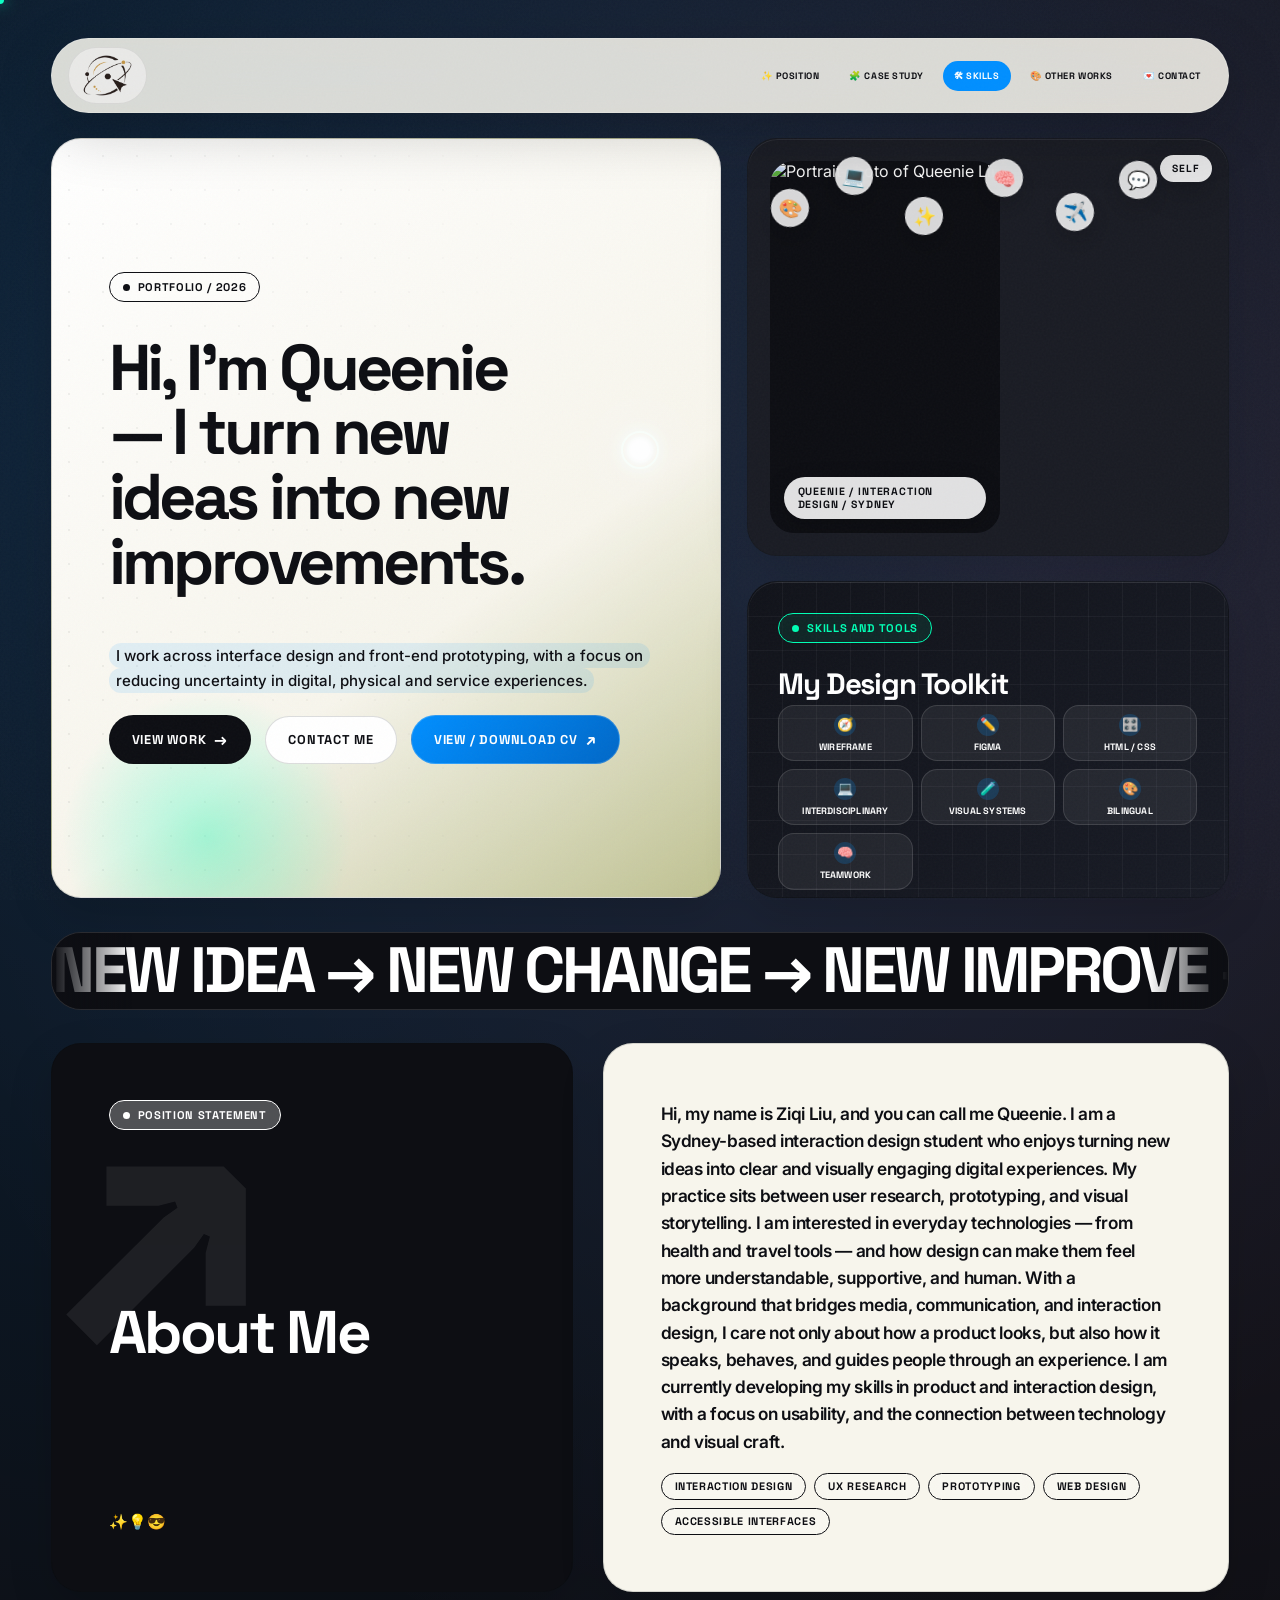
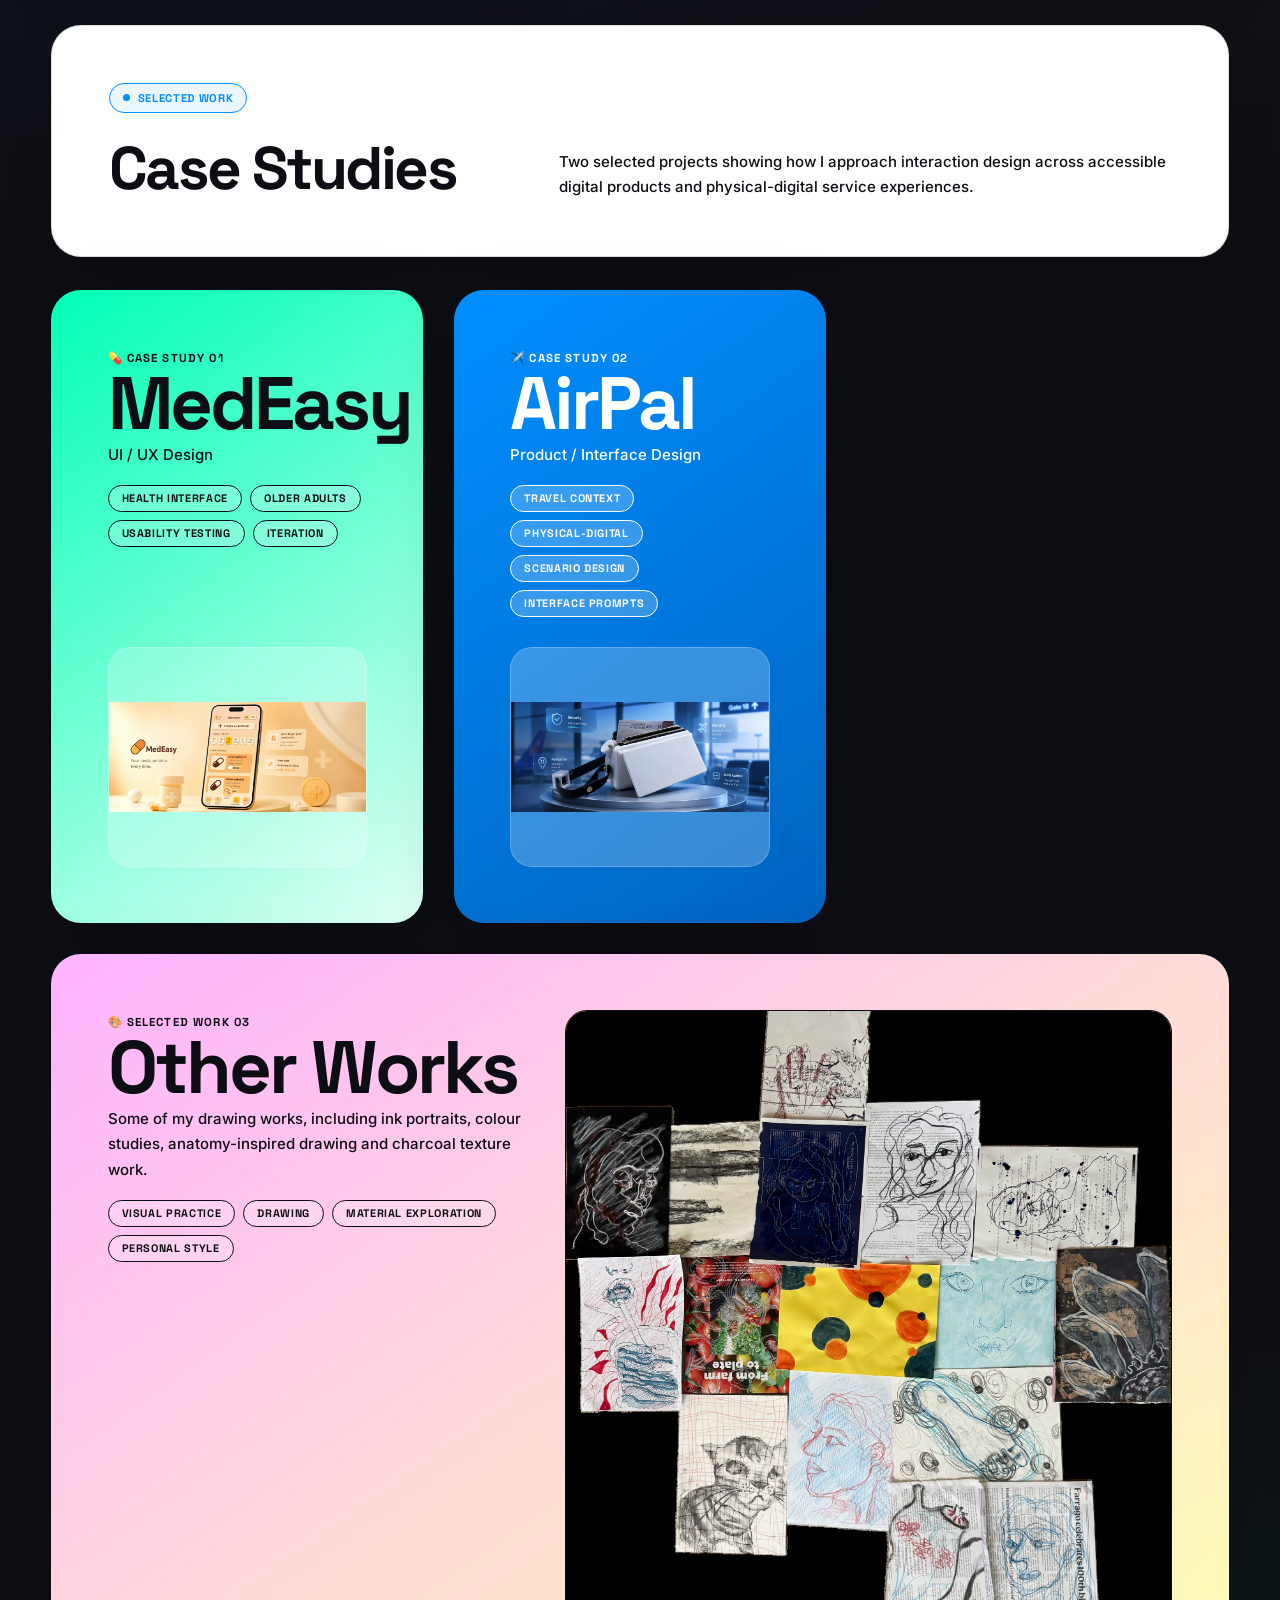
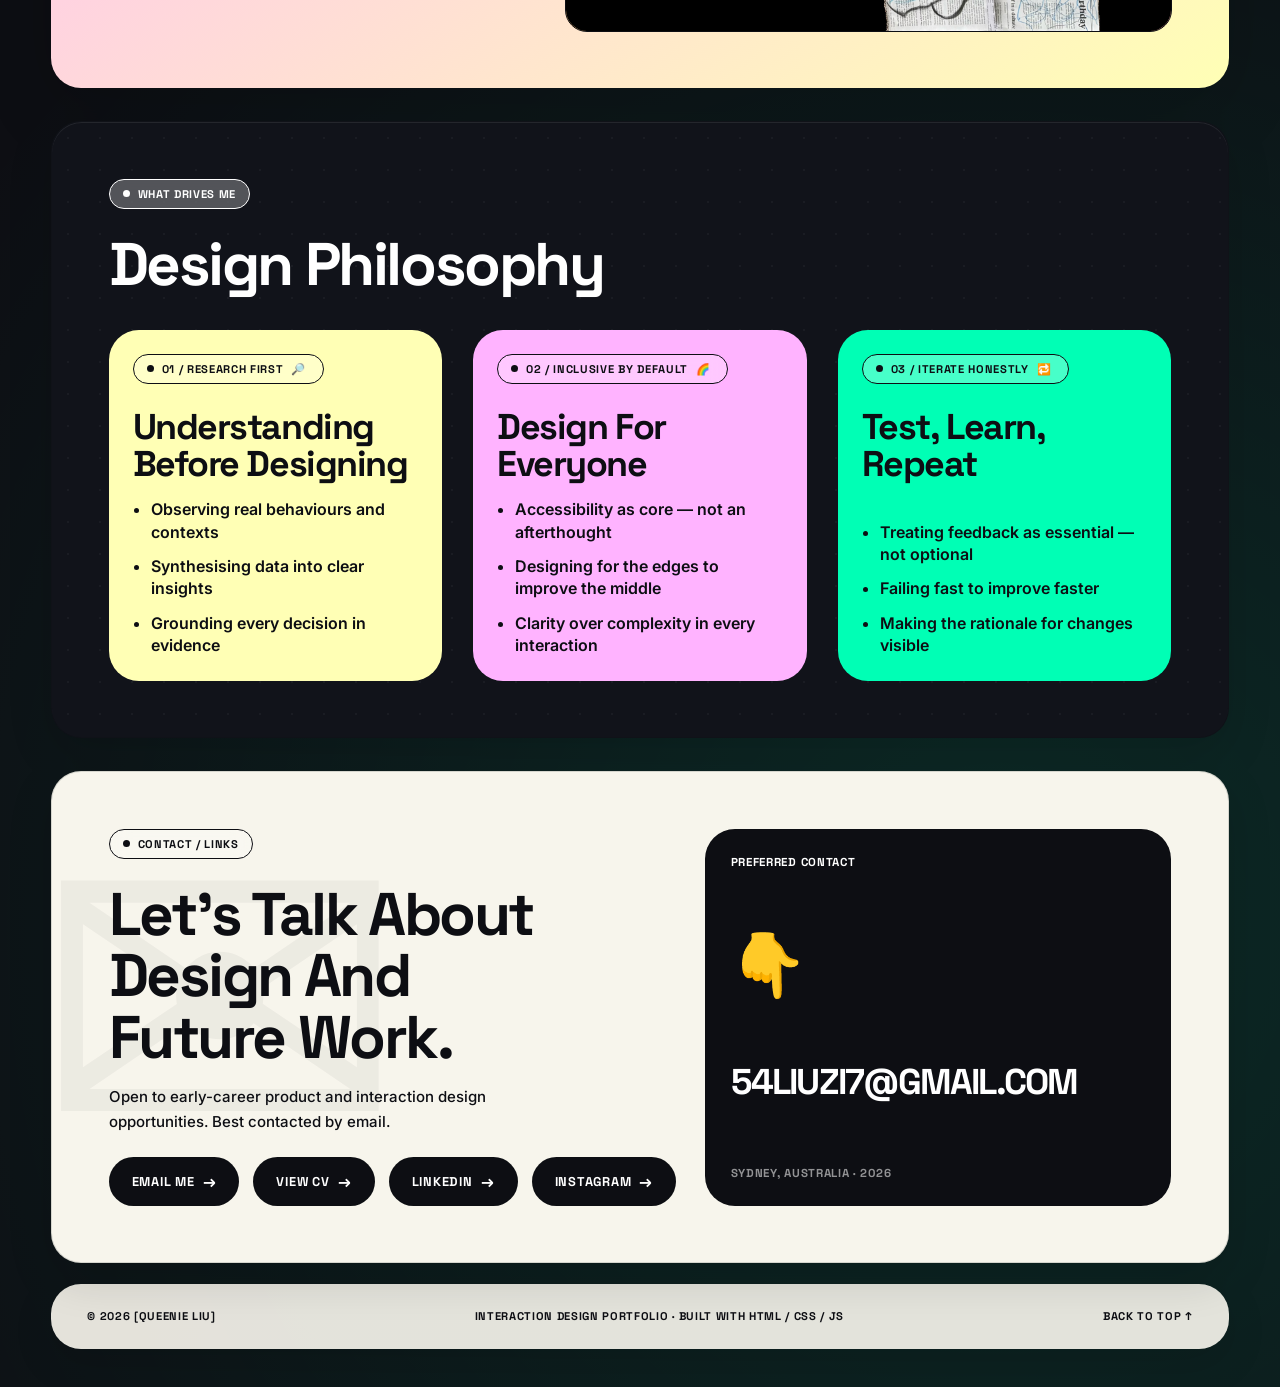
==== commit f143e883: "new change" ====
--- a/queenie-website/index.html
+++ b/queenie-website/index.html
@@ -3023,6 +3023,388 @@
 
       #other-works .other-piece {
         grid-template-rows: minmax(230px, 62vw) auto !important;
+      }
+    }
+
+
+
+    /* =========================================================
+       FINAL RESPONSIVE POLISH — spacing, readability, AirPal layout, cursor trail
+       Added without changing written content or image assets.
+       ========================================================= */
+    :root {
+      --page-side-space: clamp(30px, 6.5vw, 112px);
+      --section-gap: clamp(30px, 4vw, 62px);
+      --content-gap: clamp(18px, 2.4vw, 34px);
+    }
+
+    .site-frame {
+      width: min(1280px, calc(100vw - (var(--page-side-space) * 2)));
+      margin-top: clamp(22px, 3.5vw, 48px);
+      margin-bottom: clamp(28px, 4vw, 58px);
+    }
+
+    .page.active {
+      gap: var(--section-gap);
+    }
+
+    .grid,
+    .work-cards,
+    .case-hero,
+    .case-section,
+    .other-hero,
+    .other-gallery,
+    .process-grid,
+    .before-after,
+    .horizon-grid,
+    .case-info-grid {
+      gap: var(--content-gap);
+    }
+
+    .section-pad,
+    .case-hero-title,
+    .case-hero-side,
+    .case-label,
+    .case-body,
+    .other-hero-copy,
+    .other-piece-content {
+      padding: clamp(30px, 4.2vw, 64px);
+    }
+
+    h1, h2, h3, h4,
+    .work-card h3,
+    .case-label h3,
+    .other-piece-content h3,
+    .next-case h2 {
+      text-wrap: balance;
+      word-break: normal !important;
+      overflow-wrap: normal !important;
+      hyphens: none;
+    }
+
+    .case-label h3 {
+      max-width: 13ch;
+    }
+
+    .case-hero-title h1,
+    .other-hero-copy h1 {
+      max-width: 11ch;
+    }
+
+    .case-body > p + .process-grid,
+    .case-body > p + div,
+    .case-body .process-grid + div,
+    .case-body .before-after + div,
+    .case-body .airpal-feature-grid + section {
+      margin-top: clamp(22px, 2.8vw, 42px) !important;
+    }
+
+    .case-body img,
+    .process-card img,
+    .media-banner img,
+    .case-hero-title > img,
+    .other-piece-image img,
+    .mosaic-item img {
+      display: block;
+    }
+
+    .process-card p + img,
+    .process-card .small + img,
+    .case-body p + img {
+      margin-top: clamp(14px, 1.8vw, 26px);
+    }
+
+    .process-card {
+      display: flex;
+      flex-direction: column;
+      gap: clamp(10px, 1.2vw, 16px);
+    }
+
+    .process-card h4,
+    .process-card p,
+    .process-card h3 {
+      margin: 0;
+    }
+
+    .case-section {
+      grid-template-columns: minmax(300px, 0.72fr) minmax(0, 1.28fr);
+      align-items: stretch;
+    }
+
+    .case-label {
+      min-height: 100%;
+      justify-content: flex-start;
+      gap: clamp(18px, 2vw, 34px);
+    }
+
+    .case-body {
+      display: flex;
+      flex-direction: column;
+      justify-content: center;
+    }
+
+    .case-info-box,
+    .process-card,
+    .skill-item,
+    .ba-card,
+    .other-piece {
+      min-width: 0;
+    }
+
+    .case-info-box span,
+    .case-info-box p,
+    .process-card p,
+    .skill-item,
+    .tag,
+    .btn,
+    .small {
+      overflow-wrap: anywhere;
+    }
+
+    /* AirPal: group images use a clear horizontal layout on desktop */
+    #case-airpal > .case-info-grid + .case-section {
+      display: block !important;
+      min-height: auto;
+    }
+
+    #case-airpal > .case-info-grid + .case-section > .panel {
+      display: grid;
+      grid-template-columns: repeat(2, minmax(0, 1fr));
+      gap: clamp(18px, 2.5vw, 34px);
+      align-items: center;
+      padding: clamp(22px, 3vw, 38px) !important;
+    }
+
+    #case-airpal > .case-info-grid + .case-section > .panel img {
+      width: 100% !important;
+      max-height: clamp(260px, 46vw, 560px) !important;
+      object-fit: contain !important;
+      margin: 0 !important;
+      background: rgba(255,255,255,0.48);
+      border: 1px solid rgba(13,14,19,0.08);
+      padding: clamp(8px, 1.2vw, 14px);
+    }
+
+    #case-airpal .case-info-grid {
+      grid-template-columns: minmax(280px, 1.35fr) repeat(3, minmax(160px, 0.72fr));
+      align-items: stretch;
+    }
+
+    /* AirPal feature cards: replace generic circles with meaningful emojis */
+    #case-airpal .airpal-feature-grid {
+      gap: clamp(14px, 1.8vw, 24px) !important;
+    }
+
+    #case-airpal .airpal-feature-grid .skill-item {
+      min-height: 132px;
+      padding: clamp(18px, 2vw, 26px);
+      font-size: clamp(0.98rem, 1.18vw, 1.22rem);
+      line-height: 1.22;
+      letter-spacing: -0.015em;
+      gap: 13px;
+      justify-content: center;
+      text-transform: none;
+      font-weight: 800;
+    }
+
+    #case-airpal .airpal-feature-grid .skill-item::before {
+      width: clamp(44px, 4vw, 56px);
+      height: clamp(44px, 4vw, 56px);
+      border: 0;
+      background: rgba(255,255,255,0.72);
+      box-shadow: 0 10px 28px rgba(0,0,0,0.12);
+      font-size: clamp(1.55rem, 2.3vw, 2rem);
+    }
+
+    #case-airpal .airpal-feature-grid .skill-item:nth-child(1)::before { content: '🧭'; }
+    #case-airpal .airpal-feature-grid .skill-item:nth-child(2)::before { content: '⏱️'; }
+    #case-airpal .airpal-feature-grid .skill-item:nth-child(3)::before { content: '🗺️'; }
+    #case-airpal .airpal-feature-grid .skill-item:nth-child(4)::before { content: '🛂'; }
+    #case-airpal .airpal-feature-grid .skill-item:nth-child(5)::before { content: '🙋'; }
+    #case-airpal .airpal-feature-grid .skill-item:nth-child(6)::before { content: '🌐'; }
+    #case-airpal .airpal-feature-grid .skill-item:nth-child(7)::before { content: '🤝'; }
+    #case-airpal .airpal-feature-grid .skill-item:nth-child(8)::before { content: '📍'; }
+
+    #case-airpal .airpal-feature-grid + section {
+      box-shadow: none;
+      border: 1px solid rgba(13,14,19,0.10);
+    }
+
+    /* Other works: smaller preview mosaic, more breathing room between four pieces */
+    #other-works .other-hero {
+      min-height: auto;
+      grid-template-columns: minmax(300px, 0.92fr) minmax(0, 1.08fr);
+      align-items: stretch;
+    }
+
+    #other-works .other-mosaic {
+      min-height: 360px !important;
+      grid-auto-rows: minmax(82px, 1fr) !important;
+      padding: clamp(14px, 1.8vw, 24px) !important;
+      gap: clamp(8px, 1vw, 14px) !important;
+    }
+
+    #other-works .other-gallery {
+      gap: clamp(34px, 4.6vw, 72px) !important;
+    }
+
+    #other-works .other-piece {
+      min-height: auto !important;
+      grid-template-rows: minmax(260px, 0.92fr) auto !important;
+    }
+
+    #other-works .other-piece-image {
+      min-height: clamp(260px, 35vw, 440px) !important;
+    }
+
+    #other-works .other-piece-content {
+      gap: clamp(12px, 1.6vw, 22px);
+    }
+
+    /* Footer: keep a single footer and reduce visual heaviness */
+    .footer {
+      margin-top: calc(var(--section-gap) * -0.25);
+      padding: clamp(18px, 2vw, 26px) clamp(22px, 3vw, 36px);
+      border-color: rgba(13,14,19,0.10);
+      box-shadow: 0 14px 42px rgba(0,0,0,0.12);
+    }
+
+    /* Cursor: theme-colour trail, cooler but lighter over reading areas */
+    .cursor-ring {
+      border-color: rgba(0,255,181,0.82);
+      box-shadow: 0 0 18px rgba(0,255,181,0.35), 0 0 36px rgba(0,143,255,0.20);
+      mix-blend-mode: screen;
+    }
+
+    .cursor-dot {
+      background: var(--green);
+      box-shadow: 0 0 14px rgba(0,255,181,0.65);
+      mix-blend-mode: screen;
+    }
+
+    .cursor-glow {
+      background:
+        radial-gradient(circle, rgba(0,255,181,0.22), rgba(0,143,255,0.12) 46%, rgba(255,179,255,0.08) 62%, transparent 72%);
+      opacity: 0.42;
+      mix-blend-mode: screen;
+    }
+
+    .cursor-trail {
+      mix-blend-mode: screen !important;
+      will-change: transform, opacity;
+    }
+
+    body.cursor-active .cursor-ring {
+      border-color: rgba(255,179,255,0.9);
+      box-shadow: 0 0 20px rgba(255,179,255,0.42), 0 0 42px rgba(0,143,255,0.22);
+    }
+
+    @media (max-width: 1180px) {
+      :root {
+        --page-side-space: clamp(22px, 4.2vw, 56px);
+      }
+
+      .site-frame {
+        width: min(1180px, calc(100vw - (var(--page-side-space) * 2)));
+      }
+
+      #case-airpal .case-info-grid {
+        grid-template-columns: repeat(2, minmax(0, 1fr));
+      }
+
+      .case-section {
+        grid-template-columns: minmax(260px, 0.82fr) minmax(0, 1.18fr);
+      }
+    }
+
+    @media (max-width: 920px) {
+      :root {
+        --page-side-space: clamp(16px, 4vw, 34px);
+        --section-gap: clamp(24px, 5vw, 42px);
+      }
+
+      .site-frame {
+        width: min(100vw - (var(--page-side-space) * 2), 900px);
+      }
+
+      .case-section,
+      #other-works .other-hero {
+        grid-template-columns: 1fr !important;
+      }
+
+      .case-label h3,
+      .case-hero-title h1,
+      .other-hero-copy h1 {
+        max-width: 100%;
+      }
+
+      #case-airpal > .case-info-grid + .case-section > .panel {
+        grid-template-columns: 1fr;
+      }
+
+      #case-airpal .case-info-grid {
+        grid-template-columns: 1fr;
+      }
+
+      #other-works .other-mosaic {
+        min-height: 300px !important;
+        grid-template-columns: repeat(2, minmax(0, 1fr)) !important;
+        grid-auto-rows: 140px !important;
+      }
+
+      #other-works .mosaic-item:nth-child(n) {
+        grid-column: auto !important;
+        grid-row: auto !important;
+      }
+    }
+
+    @media (max-width: 640px) {
+      :root {
+        --page-side-space: 12px;
+        --content-gap: 16px;
+      }
+
+      .site-frame {
+        width: calc(100vw - 24px) !important;
+        margin-top: 12px;
+      }
+
+      .section-pad,
+      .case-hero-title,
+      .case-hero-side,
+      .case-label,
+      .case-body,
+      .other-hero-copy,
+      .other-piece-content {
+        padding: clamp(22px, 6vw, 34px);
+      }
+
+      h1 { font-size: clamp(2.25rem, 11vw, 3.85rem) !important; }
+      h2 { font-size: clamp(1.85rem, 9vw, 3.15rem) !important; }
+      h3 { font-size: clamp(1.45rem, 7.2vw, 2.45rem) !important; }
+
+      .process-grid,
+      .before-after,
+      .horizon-grid,
+      .other-gallery,
+      #case-airpal .airpal-feature-grid {
+        grid-template-columns: 1fr !important;
+      }
+
+      #case-airpal .airpal-feature-grid .skill-item {
+        min-height: 106px;
+        grid-template-columns: auto 1fr;
+        justify-items: start;
+        text-align: left;
+      }
+
+      #other-works .other-mosaic {
+        grid-template-columns: 1fr !important;
+        grid-auto-rows: 180px !important;
+      }
+
+      .footer {
+        gap: 10px;
       }
     }
 
@@ -3643,7 +4025,7 @@
         <p class="small">Focused on the airport moments where users feel most uncertain.</p>
       </div>
       <div class="panel case-body">
-        <div class="skill-wall" style="grid-template-columns: repeat(auto-fill, minmax(200px, 1fr)); margin-top: 0; align-items: stretch;">
+        <div class="skill-wall airpal-feature-grid" style="grid-template-columns: repeat(auto-fit, minmax(190px, 1fr)); margin-top: 0; align-items: stretch;">
           <div class="skill-item">Journey Guide</div>
           <div class="skill-item">Boarding Countdown</div>
           <div class="skill-item">Step-by-step Navigation</div>
@@ -3871,12 +4253,6 @@
     </a>
    </div>
 
-  <footer class="footer">
-      <span>© 2026 [Queenie Liu]</span>
-      <span>Interaction Design Portfolio · Built with HTML / CSS / JS</span>
-      <a class="magnetic" href="#top" style="color: var(--black); text-decoration: none;">Back to top ↑</a>
-    </footer>
-
   </main>
 
   <script>
@@ -3921,20 +4297,22 @@
       const glow = document.querySelector('.cursor-glow');
       const body = document.body;
 
-      const trailCount = 10;
+      const trailCount = 14;
       const trails = [];
-      const colors = ['#008FFF', '#FFB3FF', '#FF537A', '#FFFFB5', '#00FFB5', '#FFFFFF'];
+      const colors = ['#008FFF', '#00FFB5', '#FFB3FF', '#FF537A', '#FFFFB5', '#FFFFFF'];
 
       for (let i = 0; i < trailCount; i++) {
         const t = document.createElement('div');
         t.className = 'cursor-trail';
         t.style.cssText = `
           position:fixed; top:0; left:0; pointer-events:none; z-index:9999;
-          transform:translate(-50%,-50%); mix-blend-mode:difference;
+          transform:translate(-50%,-50%); mix-blend-mode:screen;
           border-radius:50%;
           background:${colors[i % colors.length]};
-          width:${22 - i * 1.4}px; height:${22 - i * 1.4}px;
-          opacity:${0.5 - i * 0.04};
+          width:${28 - i * 1.65}px; height:${28 - i * 1.65}px;
+          opacity:${0.46 - i * 0.034};
+          filter: blur(${0.2 + i * 0.09}px);
+          box-shadow:0 0 ${22 - i}px ${colors[i % colors.length]};
         `;
         document.body.appendChild(t);
         trails.push({ el: t, x: window.innerWidth / 2, y: window.innerHeight / 2 });
